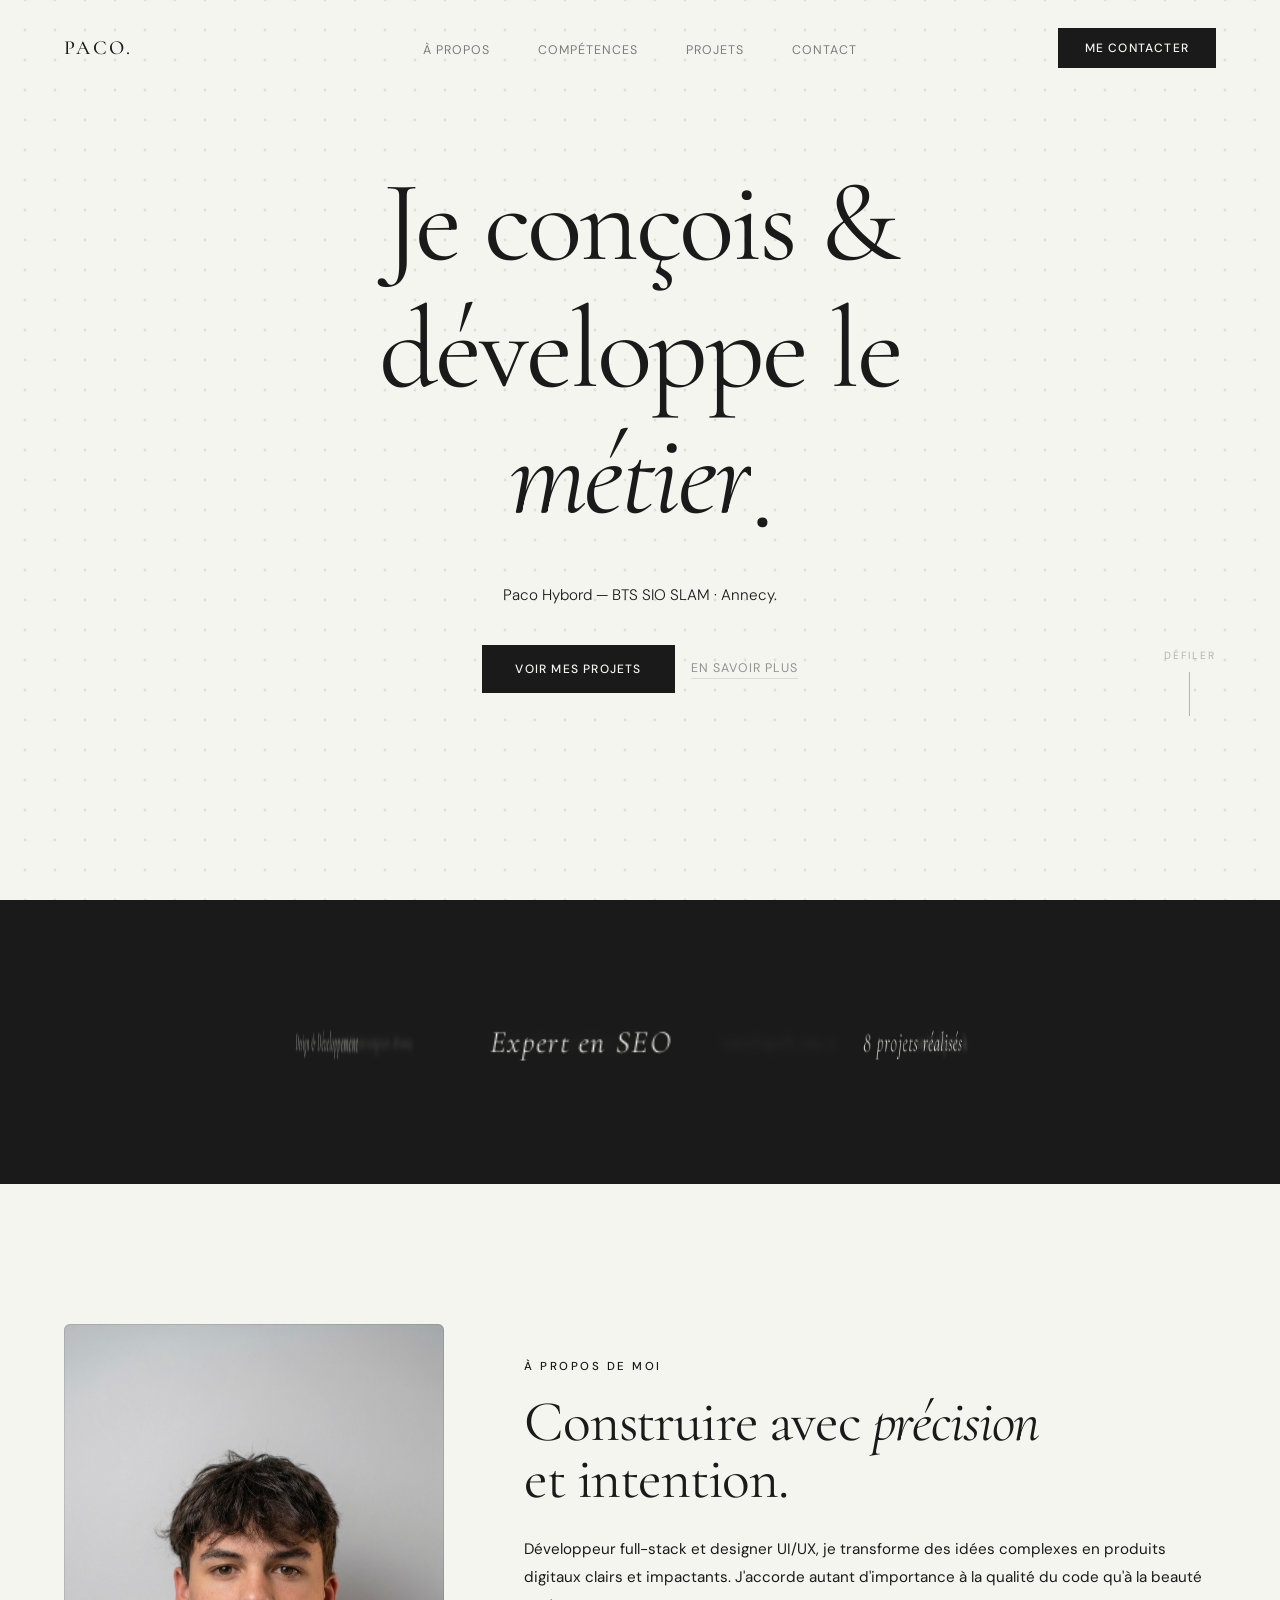
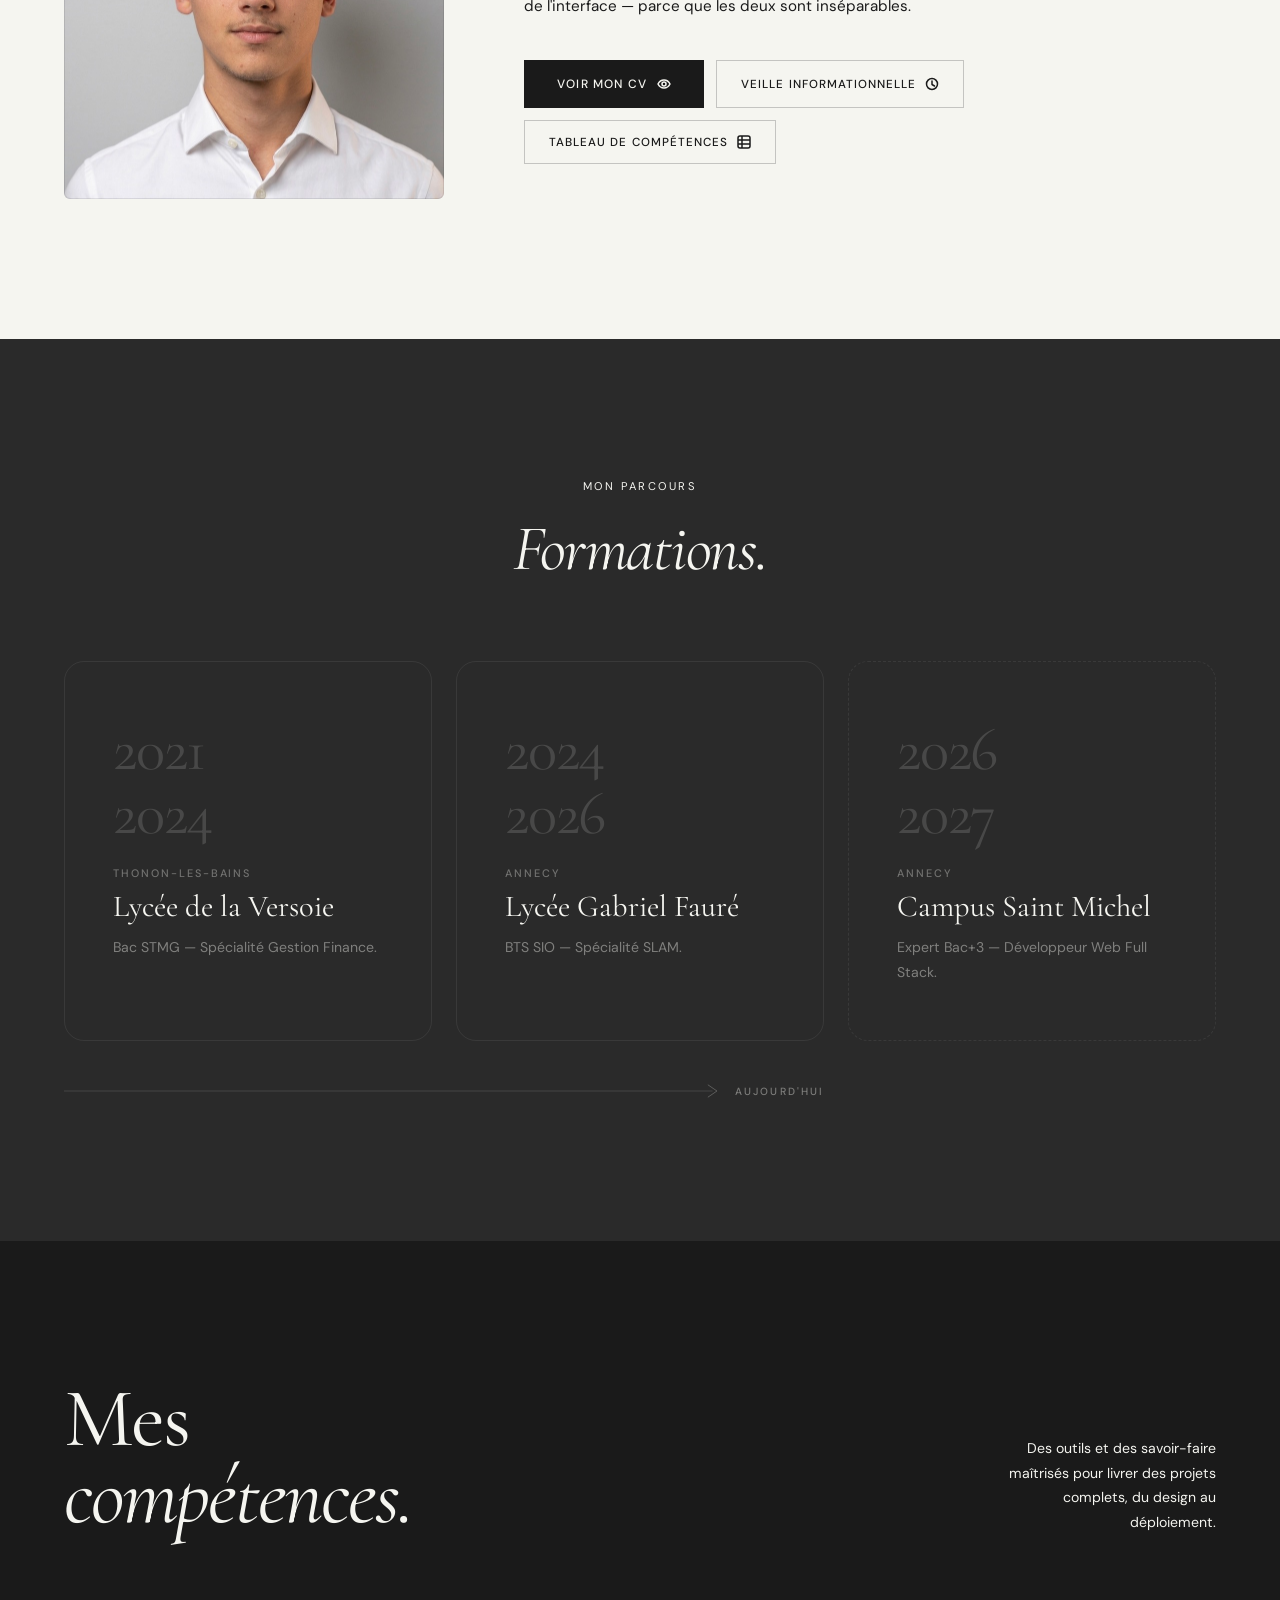
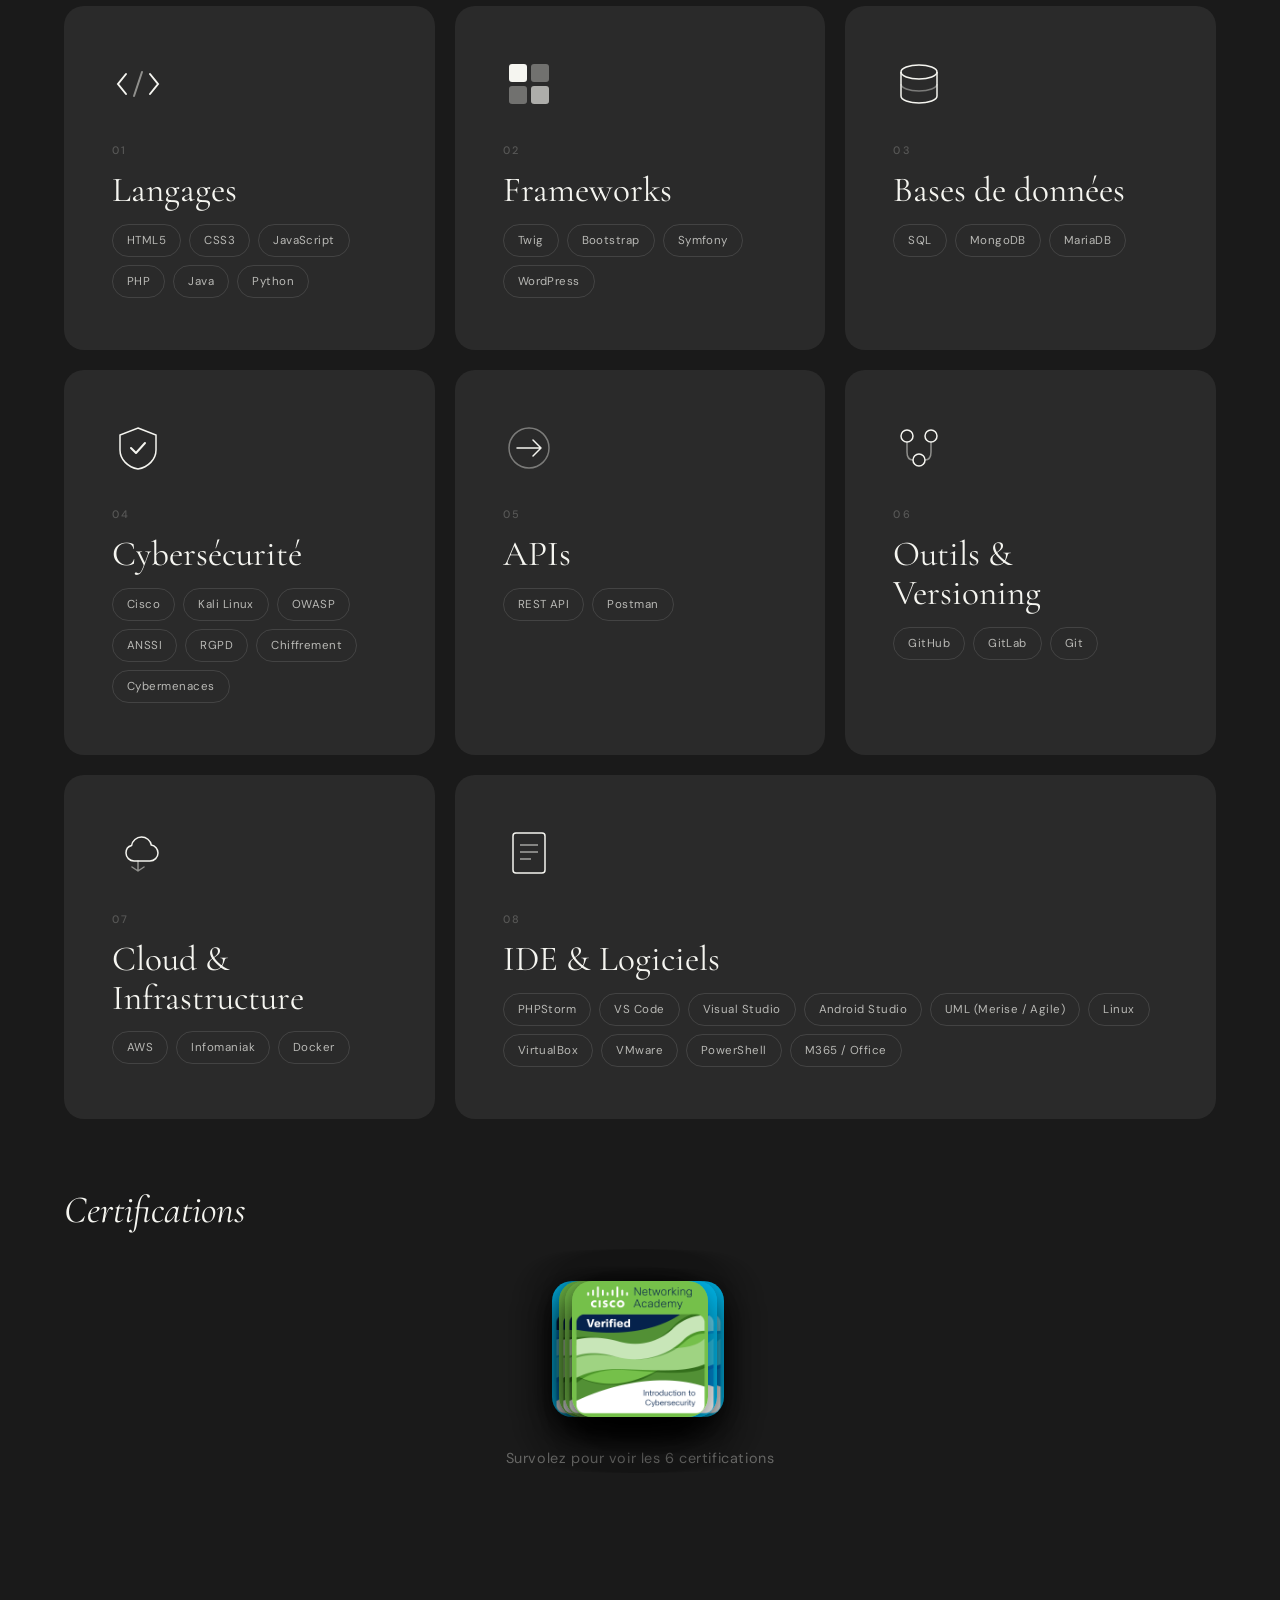
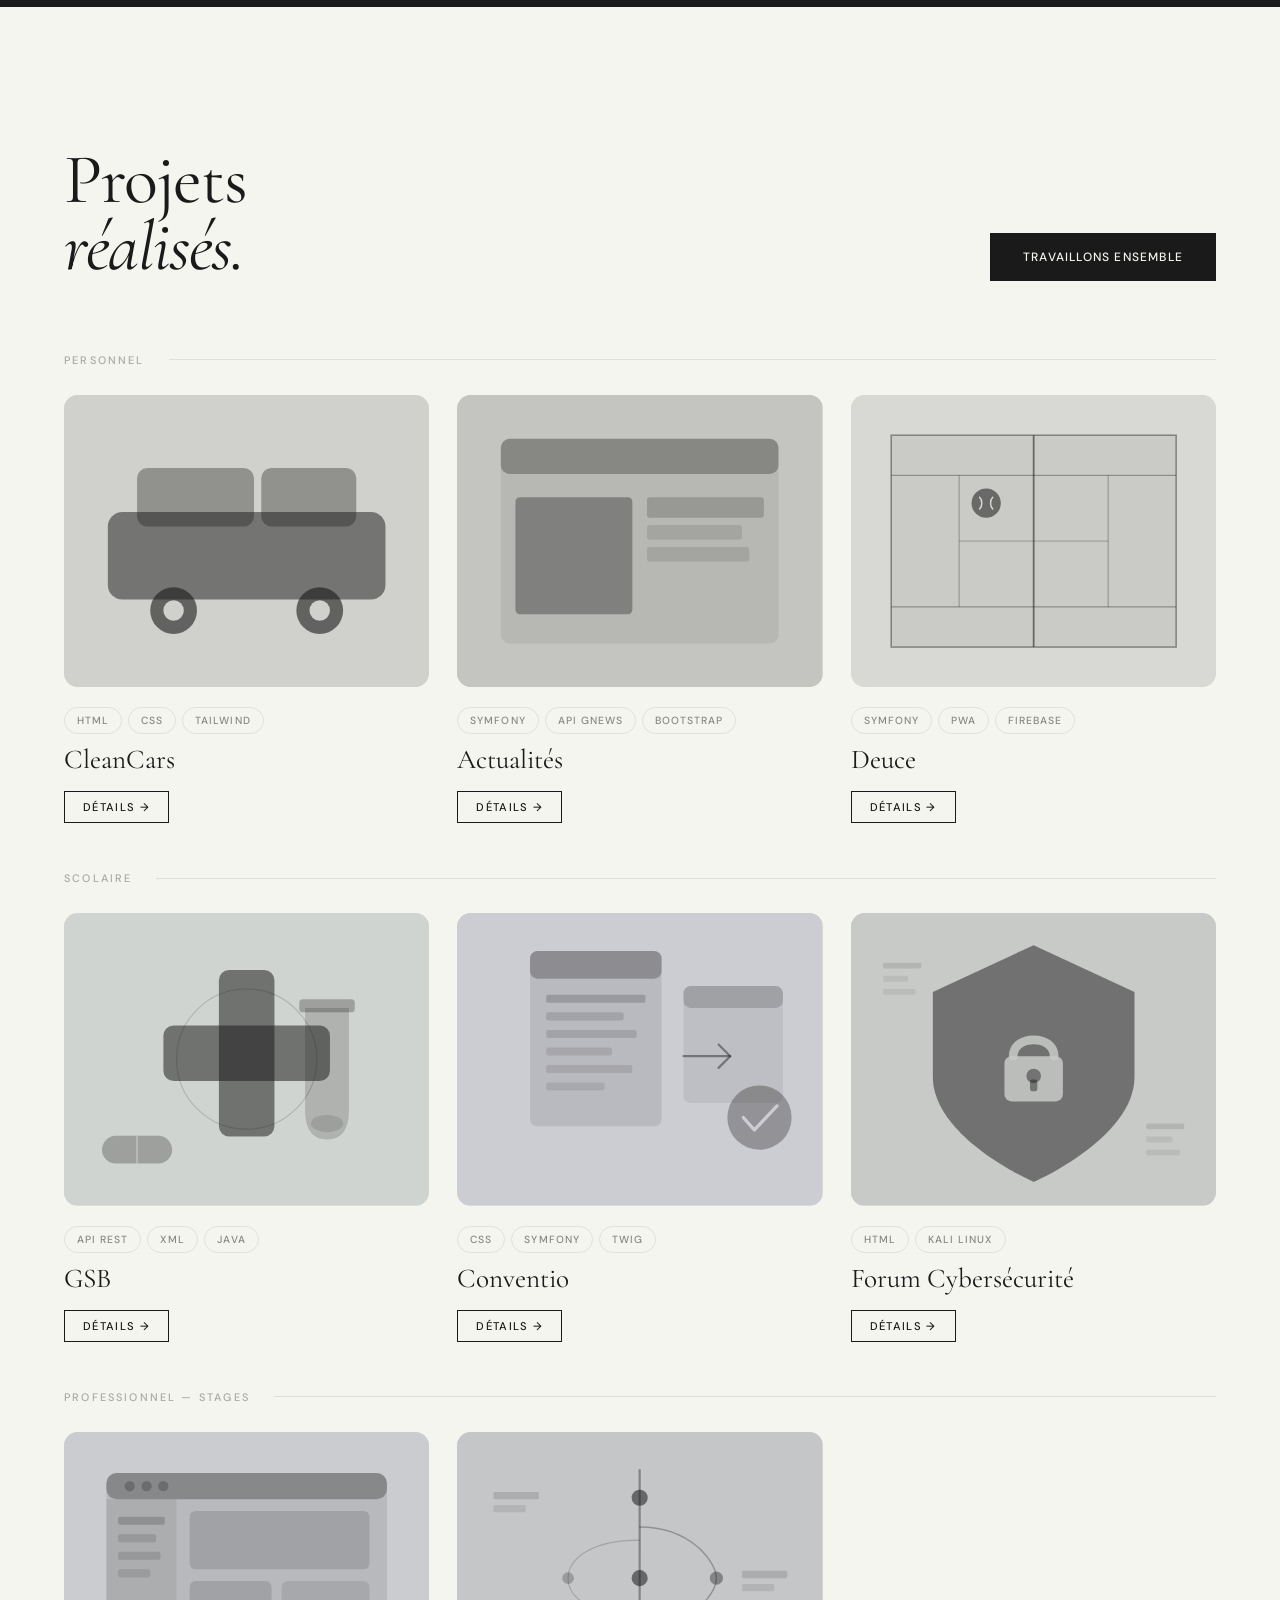
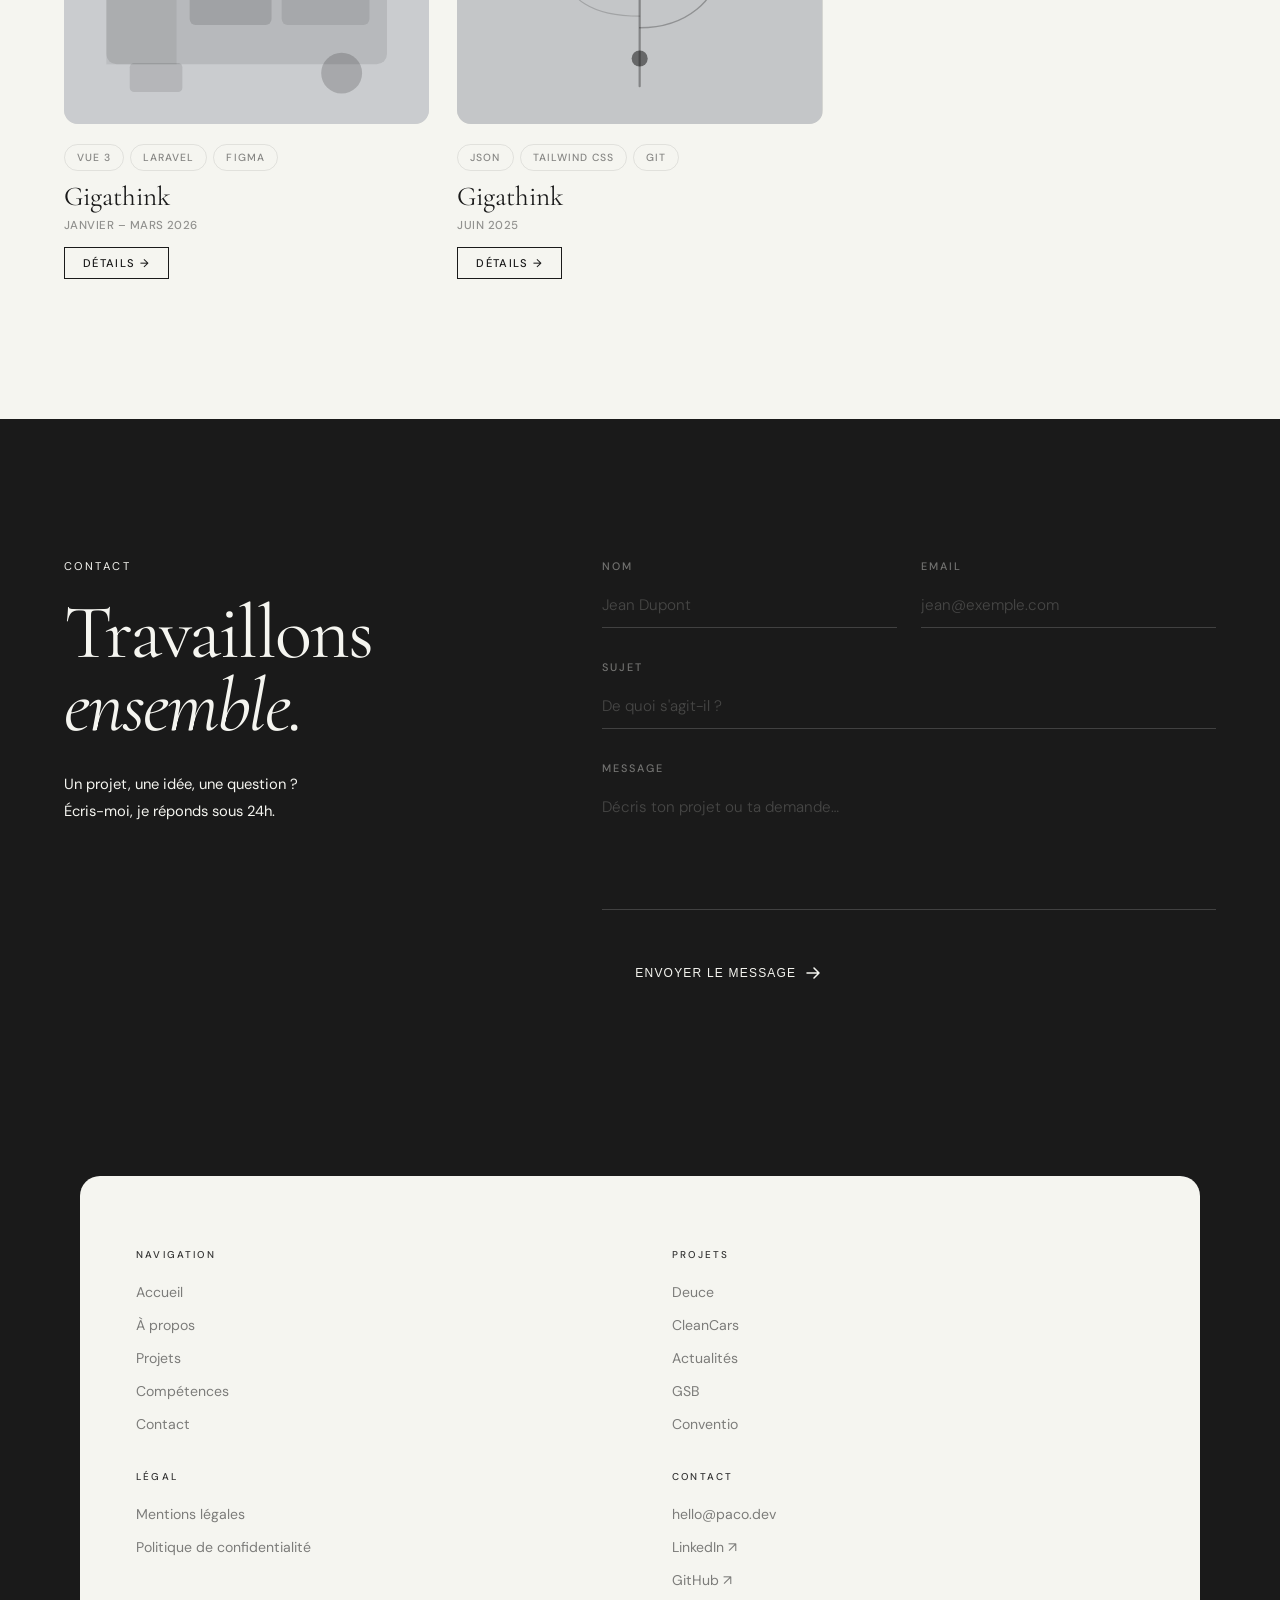
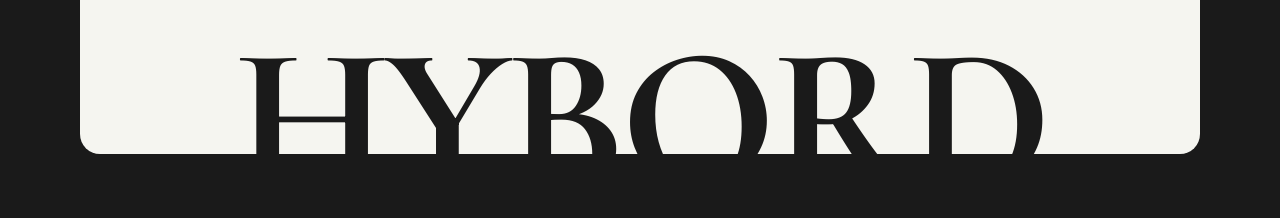
==== index.html @ d729a64f "Footer : PACO → HYBORD Co-Authored-By: Claude Sonnet 4.6 <noreply@anthropic.com>" ====
<!DOCTYPE html>
<html lang="fr">
<head>
  <meta charset="UTF-8" />
  <meta name="viewport" content="width=device-width, initial-scale=1.0" />

  <!-- ─── SEO Principal ──────────────────────────── -->
  <title>Paco Hybord — Portfolio BTS SIO SLAM | Développeur Web Annecy</title>
  <meta name="description" content="Portfolio de Paco Hybord, développeur web BTS SIO SLAM au Lycée Gabriel Fauré d'Annecy. Projets full-stack, épreuve E5, HTML CSS JavaScript PHP Symfony Vue Laravel." />
  <meta name="keywords" content="Paco Hybord, portfolio Paco Hybord, BTS SIO SLAM, développeur web Annecy, épreuve E5, Lycée Gabriel Fauré, Paco Hybord développeur, pacobrnt, full-stack, Symfony, Vue, Laravel, PHP, JavaScript" />
  <meta name="author" content="Paco Hybord" />
  <meta name="robots" content="index, follow, max-snippet:-1, max-image-preview:large, max-video-preview:-1" />
  <link rel="canonical" href="https://pacohybord.sbs/" />

  <!-- ─── Géolocalisation ───────────────────────── -->
  <meta name="geo.region" content="FR-ARA" />
  <meta name="geo.placename" content="Annecy, Haute-Savoie" />
  <meta name="language" content="fr" />

  <!-- ─── Open Graph (réseaux sociaux) ─────────── -->
  <meta property="og:type" content="website" />
  <meta property="og:title" content="Paco Hybord — Portfolio BTS SIO SLAM | Développeur Web" />
  <meta property="og:description" content="Portfolio de Paco Hybord, développeur web full-stack à Annecy. BTS SIO SLAM, projets Symfony, Vue 3, Laravel, PHP, JavaScript — épreuve E5." />
  <meta property="og:url" content="https://pacohybord.sbs/" />
  <meta property="og:locale" content="fr_FR" />
  <meta property="og:site_name" content="Paco Hybord — Portfolio" />
  <meta property="og:image" content="https://pacohybord.sbs/photodeprofil.jpeg" />
  <meta property="og:image:alt" content="Paco Hybord — Développeur web BTS SIO SLAM Annecy" />
  <meta property="og:image:width" content="1200" />
  <meta property="og:image:height" content="630" />

  <!-- ─── Twitter Card ─────────────────────────── -->
  <meta name="twitter:card" content="summary_large_image" />
  <meta name="twitter:title" content="Paco Hybord — Portfolio BTS SIO SLAM" />
  <meta name="twitter:description" content="Développeur web full-stack à Annecy. BTS SIO SLAM, projets Symfony, Vue 3, Laravel — épreuve E5." />
  <meta name="twitter:image" content="https://pacohybord.sbs/photodeprofil.jpeg" />

  <!-- ─── Données structurées JSON-LD ──────────── -->
  <script type="application/ld+json">
  {
    "@context": "https://schema.org",
    "@graph": [
      {
        "@type": "Person",
        "@id": "https://pacohybord.sbs/#person",
        "name": "Paco Hybord",
        "givenName": "Paco",
        "familyName": "Hybord",
        "url": "https://pacohybord.sbs/",
        "image": "https://pacohybord.sbs/photodeprofil.jpeg",
        "jobTitle": "Développeur Web Full-Stack — BTS SIO SLAM",
        "description": "Développeur web full-stack étudiant en BTS SIO option SLAM au Lycée Gabriel Fauré d'Annecy. Portfolio réalisé dans le cadre de l'épreuve pratique E5.",
        "sameAs": [
          "https://www.linkedin.com/in/paco-hybord-58187232a/",
          "https://github.com/pacobrnt"
        ],
        "alumniOf": {
          "@type": "EducationalOrganization",
          "name": "Lycée Gabriel Fauré",
          "address": {
            "@type": "PostalAddress",
            "addressLocality": "Annecy",
            "addressRegion": "Auvergne-Rhône-Alpes",
            "addressCountry": "FR"
          }
        },
        "knowsAbout": [
          "Développement web",
          "BTS SIO SLAM",
          "HTML5",
          "CSS3",
          "JavaScript",
          "PHP",
          "Symfony",
          "Vue.js",
          "Laravel",
          "Python",
          "Java",
          "Cybersécurité",
          "Kali Linux",
          "AWS",
          "Firebase"
        ],
        "address": {
          "@type": "PostalAddress",
          "addressLocality": "Annecy",
          "addressRegion": "Auvergne-Rhône-Alpes",
          "addressCountry": "FR"
        }
      },
      {
        "@type": "WebSite",
        "@id": "https://pacohybord.sbs/#website",
        "url": "https://pacohybord.sbs/",
        "name": "Paco Hybord — Portfolio BTS SIO SLAM",
        "description": "Portfolio de Paco Hybord, développeur web full-stack BTS SIO SLAM à Annecy.",
        "inLanguage": "fr-FR",
        "author": { "@id": "https://pacohybord.sbs/#person" }
      },
      {
        "@type": "WebPage",
        "@id": "https://pacohybord.sbs/#webpage",
        "url": "https://pacohybord.sbs/",
        "name": "Paco Hybord — Portfolio BTS SIO SLAM | Développeur Web Annecy",
        "description": "Portfolio de Paco Hybord, développeur web BTS SIO SLAM au Lycée Gabriel Fauré d'Annecy.",
        "isPartOf": { "@id": "https://pacohybord.sbs/#website" },
        "about": { "@id": "https://pacohybord.sbs/#person" },
        "inLanguage": "fr-FR"
      }
    ]
  }
  </script>

  <link rel="preconnect" href="https://fonts.googleapis.com" />
  <link rel="preconnect" href="https://fonts.gstatic.com" crossorigin />
  <link href="https://fonts.googleapis.com/css2?family=Cormorant+Garamond:ital,wght@0,300;0,400;0,500;1,300;1,400&family=DM+Sans:opsz,wght@9..40,300;9..40,400;9..40,500;9..40,700&display=swap" rel="stylesheet" />
  <link rel="stylesheet" href="styles.css" />
</head>
<body>

<!-- ─── SKIP LINK ───────────────────────────── -->
<a href="#a-propos" class="skip-link">Sauter au contenu principal</a>

<!-- ─── NAV ─────────────────────────────────── -->
<nav id="nav">
  <a href="#" class="nav-logo">Paco.</a>
  <ul class="nav-links">
    <li><a href="#a-propos">À Propos</a></li>
    <li><a href="#competences">Compétences</a></li>
    <li><a href="#projets">Projets</a></li>
    <li><a href="#contact">Contact</a></li>
  </ul>
  <a href="#contact" class="nav-cta"><span>Me contacter</span></a>
  <button class="nav-burger" id="navBurger" aria-label="Menu">
    <span></span>
    <span></span>
    <span></span>
  </button>
</nav>

<div class="nav-mobile" id="navMobile">
  <ul class="nav-mobile-links">
    <li><a href="#a-propos">À Propos</a></li>
    <li><a href="#competences">Compétences</a></li>
    <li><a href="#projets">Projets</a></li>
    <li><a href="#contact">Contact</a></li>
  </ul>
  <a href="#contact" class="nav-mobile-cta"><span>Me contacter</span></a>
</div>

<!-- ─── HERO ──────────────────────────────────  -->
<section class="hero">
  <canvas id="heroCanvas" class="hero-canvas" aria-hidden="true"></canvas>
  <noscript>Zone interactive avec animation CSS disponible</noscript>

  <h1 class="r d1">Je conçois &amp;<br>développe le<br><span class="hero-word-clip"><em class="hero-word">web</em></span>.</h1>

  <p class="hero-sub r d2">Paco Hybord — BTS SIO SLAM · Annecy.</p>

  <div class="hero-actions r d3">
    <a href="#projets" class="btn"><span>Voir mes projets</span></a>
    <a href="#a-propos" class="hero-link">En savoir plus</a>
  </div>

  <div class="scroll-hint">
    <p>Défiler</p>
    <div class="scroll-hint-line"></div>
  </div>
</section>

<!-- ─── WHEEL 3D ──────────────────────────────  -->
<div class="wheel-wrap">
  <div class="wheel-scene">
    <div class="wheel">
      <div class="wheel-item">8 projets réalisés</div>
      <div class="wheel-item">6 certifications</div>
      <div class="wheel-item">2 ans d'expérience</div>
      <div class="wheel-item">+15 technos maîtrisées</div>
      <div class="wheel-item">100% responsive</div>
      <div class="wheel-item">Design & Développement</div>
      <div class="wheel-item">Expert en SEO</div>
    </div>
  </div>
</div>

<!-- ─── À PROPOS ───────────────────────────────  -->
<section class="feature-wrap" id="a-propos">
  <div class="feature">

    <!-- Colonne gauche : photo -->
    <div class="about-photo r">
      <img src="photodeprofil.jpeg" alt="Paco Hybord — Développeur web BTS SIO SLAM Annecy" id="about-img" />
      <div class="about-photo-placeholder" id="about-placeholder">
        <svg viewBox="0 0 48 48" fill="none" xmlns="http://www.w3.org/2000/svg">
          <circle cx="24" cy="18" r="9" stroke="currentColor" stroke-width="1.5" fill="none"/>
          <path d="M6 42 C6 32 12 28 24 28 C36 28 42 32 42 42" stroke="currentColor" stroke-width="1.5" stroke-linecap="round" fill="none"/>
        </svg>
        <span>Ta photo ici</span>
      </div>
    </div>

    <!-- Colonne droite : texte + boutons -->
    <div class="feature-content">
      <span class="feature-eyebrow r">À propos de moi</span>
      <h2 class="r d1">Construire avec <em>précision</em><br>et intention.</h2>
      <p class="feature-body r d2">
        Développeur full-stack et designer UI/UX, je transforme des idées complexes en produits digitaux clairs et impactants. J'accorde autant d'importance à la qualité du code qu'à la beauté de l'interface — parce que les deux sont inséparables.
      </p>
      <div class="about-actions r d3">
        <a href="piecejointe/paco hybord (4).pdf" class="btn" target="_blank" rel="noopener">
          <span>Voir mon CV</span>
          <svg width="14" height="14" viewBox="0 0 14 14" fill="none">
            <path d="M7 3 C3 3 1 7 1 7 C1 7 3 11 7 11 C11 11 13 7 13 7 C13 7 11 3 7 3 Z" stroke="currentColor" stroke-width="1.5" stroke-linecap="round" stroke-linejoin="round"/>
            <circle cx="7" cy="7" r="2" stroke="currentColor" stroke-width="1.5"/>
          </svg>
        </a>
        <a href="#" class="btn-outline-dark">
          <span>Veille informationnelle</span>
          <svg width="14" height="14" viewBox="0 0 14 14" fill="none">
            <circle cx="7" cy="7" r="5.5" stroke="currentColor" stroke-width="1.5"/>
            <path d="M7 4 L7 7.5 L9.5 9" stroke="currentColor" stroke-width="1.5" stroke-linecap="round" stroke-linejoin="round"/>
          </svg>
        </a>
        <a href="#competences" class="btn-outline-dark">
          <span>Tableau de compétences</span>
          <svg width="14" height="14" viewBox="0 0 14 14" fill="none">
            <rect x="1" y="1" width="12" height="12" rx="2" stroke="currentColor" stroke-width="1.5" fill="none"/>
            <path d="M1 5 L13 5 M1 9 L13 9 M5 1 L5 13" stroke="currentColor" stroke-width="1.5"/>
          </svg>
        </a>
      </div>
    </div>

  </div>
</section>

<!-- ─── PARCOURS ───────────────────────────────  -->
<section class="process" id="parcours">
  <div class="process-head">
    <span class="process-eyebrow r">Mon parcours</span>
    <h2 class="r d1"><em>Formations.</em></h2>
  </div>
  <div class="process-grid">

    <div class="proc-card r">
      <div class="proc-num">2021<br>2024</div>
      <p class="proc-location">Thonon-les-Bains</p>
      <h3 class="proc-title">Lycée de la Versoie</h3>
      <p class="proc-text">Bac STMG — Spécialité Gestion Finance.</p>
    </div>

    <div class="proc-card r d1">
      <div class="proc-num">2024<br>2026</div>
      <p class="proc-location">Annecy</p>
      <h3 class="proc-title">Lycée Gabriel Fauré</h3>
      <p class="proc-text">BTS SIO — Spécialité SLAM.</p>
    </div>

    <div class="proc-card proc-card--future r d2">
      <div class="proc-num">2026<br>2027</div>
      <p class="proc-location">Annecy</p>
      <h3 class="proc-title">Campus Saint Michel</h3>
      <p class="proc-text">Expert Bac+3 — Développeur Web Full Stack.</p>
    </div>

  </div>

  <div class="process-arrow r">
    <div class="process-arrow-inner">
      <svg viewBox="0 0 1200 20" fill="none" xmlns="http://www.w3.org/2000/svg" preserveAspectRatio="none">
        <line x1="0" y1="10" x2="1188" y2="10" stroke="currentColor" stroke-width=".8" opacity=".2"/>
        <path d="M1180 4 L1196 10 L1180 16" stroke="currentColor" stroke-width=".8" stroke-linecap="round" stroke-linejoin="round" opacity=".4" fill="none"/>
      </svg>
      <span>Aujourd'hui</span>
    </div>
  </div>

</section>

<!-- ─── COMPÉTENCES ────────────────────────────  -->
<section class="services" id="competences">
  <div class="services-head">
    <h2 class="r">Mes<br><em>compétences.</em></h2>
    <p class="r d1">Des outils et des savoir-faire maîtrisés pour livrer des projets complets, du design au déploiement.</p>
  </div>
  <div class="services-grid">

    <!-- 01 Langages -->
    <div class="svc-card r">
      <svg class="svc-icon" viewBox="0 0 52 52" fill="none">
        <path d="M14 16 L6 26 L14 36 M38 16 L46 26 L38 36" stroke="#f5f5f0" stroke-width="2" stroke-linecap="round"/>
        <path d="M22 38 L30 14" stroke="#f5f5f0" stroke-width="2" stroke-linecap="round" opacity=".5"/>
      </svg>
      <span class="svc-num">01</span>
      <h3 class="svc-name">Langages</h3>
      <div class="svc-pills">
        <span class="svc-pill">HTML5</span>
        <span class="svc-pill">CSS3</span>
        <span class="svc-pill">JavaScript</span>
        <span class="svc-pill">PHP</span>
        <span class="svc-pill">Java</span>
        <span class="svc-pill">Python</span>
      </div>
    </div>

    <!-- 02 Frameworks -->
    <div class="svc-card r d1">
      <svg class="svc-icon" viewBox="0 0 52 52" fill="none">
        <rect x="6" y="6" width="18" height="18" rx="3" fill="#f5f5f0"/>
        <rect x="28" y="6" width="18" height="18" rx="3" fill="#f5f5f0" opacity=".35"/>
        <rect x="6" y="28" width="18" height="18" rx="3" fill="#f5f5f0" opacity=".35"/>
        <rect x="28" y="28" width="18" height="18" rx="3" fill="#f5f5f0" opacity=".65"/>
      </svg>
      <span class="svc-num">02</span>
      <h3 class="svc-name">Frameworks</h3>
      <div class="svc-pills">
        <span class="svc-pill">Twig</span>
        <span class="svc-pill">Bootstrap</span>
        <span class="svc-pill">Symfony</span>
        <span class="svc-pill">WordPress</span>
      </div>
    </div>

    <!-- 03 Bases de données -->
    <div class="svc-card r d2">
      <svg class="svc-icon" viewBox="0 0 52 52" fill="none">
        <ellipse cx="26" cy="14" rx="18" ry="7" stroke="#f5f5f0" stroke-width="1.5" fill="none"/>
        <path d="M8 14 L8 38 C8 41.9 16.1 45 26 45 C35.9 45 44 41.9 44 38 L44 14" stroke="#f5f5f0" stroke-width="1.5" fill="none"/>
        <path d="M8 26 C8 29.9 16.1 33 26 33 C35.9 33 44 29.9 44 26" stroke="#f5f5f0" stroke-width="1.5" fill="none" opacity=".4"/>
      </svg>
      <span class="svc-num">03</span>
      <h3 class="svc-name">Bases de données</h3>
      <div class="svc-pills">
        <span class="svc-pill">SQL</span>
        <span class="svc-pill">MongoDB</span>
        <span class="svc-pill">MariaDB</span>
      </div>
    </div>

    <!-- 04 Cybersécurité -->
    <div class="svc-card r">
      <svg class="svc-icon" viewBox="0 0 52 52" fill="none">
        <path d="M26 6 L44 13 L44 28 C44 37.4 36.1 45.3 26 47 C15.9 45.3 8 37.4 8 28 L8 13 Z" stroke="#f5f5f0" stroke-width="1.5" fill="none"/>
        <path d="M19 26 L24 31 L33 21" stroke="#f5f5f0" stroke-width="2" stroke-linecap="round" stroke-linejoin="round"/>
      </svg>
      <span class="svc-num">04</span>
      <h3 class="svc-name">Cybersécurité</h3>
      <div class="svc-pills">
        <span class="svc-pill">Cisco</span>
        <span class="svc-pill">Kali Linux</span>
        <span class="svc-pill">OWASP</span>
        <span class="svc-pill">ANSSI</span>
        <span class="svc-pill">RGPD</span>
        <span class="svc-pill">Chiffrement</span>
        <span class="svc-pill">Cybermenaces</span>
      </div>
    </div>

    <!-- 05 APIs -->
    <div class="svc-card r d1">
      <svg class="svc-icon" viewBox="0 0 52 52" fill="none">
        <circle cx="26" cy="26" r="20" stroke="#f5f5f0" stroke-width="1.5" opacity=".4"/>
        <path d="M14 26 L38 26 M30 18 L38 26 L30 34" stroke="#f5f5f0" stroke-width="1.5" stroke-linecap="round" stroke-linejoin="round"/>
      </svg>
      <span class="svc-num">05</span>
      <h3 class="svc-name">APIs</h3>
      <div class="svc-pills">
        <span class="svc-pill">REST API</span>
        <span class="svc-pill">Postman</span>
      </div>
    </div>

    <!-- 06 Outils & Versioning -->
    <div class="svc-card r d2">
      <svg class="svc-icon" viewBox="0 0 52 52" fill="none">
        <circle cx="14" cy="14" r="6" stroke="#f5f5f0" stroke-width="1.5" fill="none"/>
        <circle cx="38" cy="14" r="6" stroke="#f5f5f0" stroke-width="1.5" fill="none"/>
        <circle cx="26" cy="38" r="6" stroke="#f5f5f0" stroke-width="1.5" fill="none"/>
        <path d="M14 20 L14 30 Q14 38 20 38 M38 20 L38 30 Q38 38 32 38" stroke="#f5f5f0" stroke-width="1.5" fill="none" opacity=".5"/>
      </svg>
      <span class="svc-num">06</span>
      <h3 class="svc-name">Outils & Versioning</h3>
      <div class="svc-pills">
        <span class="svc-pill">GitHub</span>
        <span class="svc-pill">GitLab</span>
        <span class="svc-pill">Git</span>
      </div>
    </div>

    <!-- 07 Cloud & Infrastructure -->
    <div class="svc-card r">
      <svg class="svc-icon" viewBox="0 0 52 52" fill="none">
        <path d="M38 34 C42.4 34 46 30.4 46 26 C46 22 43.1 18.7 39.3 18 C38.4 13.4 34.3 10 29.5 10 C24.5 10 20.3 13.7 19.6 18.5 C16.4 19.3 14 22.3 14 26 C14 30.4 17.6 34 22 34 Z" stroke="#f5f5f0" stroke-width="1.5" fill="none"/>
        <path d="M26 34 L26 44 M20 40 L26 44 L32 40" stroke="#f5f5f0" stroke-width="1.5" stroke-linecap="round" stroke-linejoin="round" opacity=".5"/>
      </svg>
      <span class="svc-num">07</span>
      <h3 class="svc-name">Cloud & Infrastructure</h3>
      <div class="svc-pills">
        <span class="svc-pill">AWS</span>
        <span class="svc-pill">Infomaniak</span>
        <span class="svc-pill">Docker</span>
      </div>
    </div>

    <!-- 08 IDE & Logiciels -->
    <div class="svc-card r d1" style="grid-column: span 2;">
      <svg class="svc-icon" viewBox="0 0 52 52" fill="none">
        <rect x="10" y="6" width="32" height="40" rx="3" stroke="#f5f5f0" stroke-width="1.5" fill="none"/>
        <path d="M17 18 L35 18 M17 25 L35 25 M17 32 L28 32" stroke="#f5f5f0" stroke-width="1.5" opacity=".6"/>
      </svg>
      <span class="svc-num">08</span>
      <h3 class="svc-name">IDE & Logiciels</h3>
      <div class="svc-pills">
        <span class="svc-pill">PHPStorm</span>
        <span class="svc-pill">VS Code</span>
        <span class="svc-pill">Visual Studio</span>
        <span class="svc-pill">Android Studio</span>
        <span class="svc-pill">UML (Merise / Agile)</span>
        <span class="svc-pill">Linux</span>
        <span class="svc-pill">VirtualBox</span>
        <span class="svc-pill">VMware</span>
        <span class="svc-pill">PowerShell</span>
        <span class="svc-pill">M365 / Office</span>
      </div>
    </div>

  </div>

  <!-- ── Certifications ── -->
  <div class="cert-section r">
    <h3 class="cert-subtitle">Certifications</h3>
    <div class="cert-body">
      <div class="cert-stack">
        <div class="cert-badge"><img src="img/badges/ciscocybersecu.png" alt="Cisco Cybersécurité" /></div>
        <div class="cert-badge"><img src="img/badges/HTMLCIsco.png" alt="HTML Cisco" /></div>
        <div class="cert-badge"><img src="img/badges/gestioncybermenace.png" alt="Gestion des cybermenaces" /></div>
        <div class="cert-badge"><img src="img/badges/introIA.png" alt="Introduction à l'IA" /></div>
        <div class="cert-badge"><img src="img/badges/IntroDataSciences.png" alt="Introduction Data Sciences" /></div>
        <div class="cert-badge"><img src="img/badges/css.png" alt="CSS" /></div>
      </div>
      <p class="cert-hint">Survolez pour voir les&nbsp;6 certifications</p>
    </div>
  </div>

</section>

<!-- ─── PROJETS ────────────────────────────────  -->
<section class="projects" id="projets">
  <div class="projects-head">
    <h2 class="r">Projets<br><em>réalisés.</em></h2>
    <a href="#contact" class="btn r d1"><span>Travaillons ensemble</span></a>
  </div>
  <div class="projects-grid">

    <!-- ── Ligne 1 : Personnel ─── -->
    <div class="proj-row-label r"><span>Personnel</span></div>

    <!-- CleanCars -->
    <div class="proj-card r"
      data-title="CleanCars"
      data-tags="HTML · CSS · Tailwind"
      data-category="Personnel"
      data-desc="CleanCars est un site vitrine de vente de voitures d'occasion conçu avec une interface moderne et épurée. Le projet met en avant une navigation fluide, des fiches véhicules claires et un design responsive réalisé avec Tailwind CSS."


      data-link="projects/cleancars.html">
      <div class="proj-thumb">
        <svg viewBox="0 0 500 400" fill="none" xmlns="http://www.w3.org/2000/svg">
          <rect width="500" height="400" fill="#d0d0cc"/>
          <rect x="60" y="160" width="380" height="120" rx="20" fill="#1a1a1a" opacity=".5"/>
          <rect x="100" y="100" width="160" height="80" rx="14" fill="#1a1a1a" opacity=".35"/>
          <rect x="270" y="100" width="130" height="80" rx="14" fill="#1a1a1a" opacity=".35"/>
          <circle cx="150" cy="295" r="32" fill="#1a1a1a" opacity=".6"/>
          <circle cx="150" cy="295" r="14" fill="#d0d0cc"/>
          <circle cx="350" cy="295" r="32" fill="#1a1a1a" opacity=".6"/>
          <circle cx="350" cy="295" r="14" fill="#d0d0cc"/>
        </svg>
      </div>
      <div class="proj-tags">
        <span class="tag">HTML</span>
        <span class="tag">CSS</span>
        <span class="tag">Tailwind</span>
      </div>
      <h3 class="proj-name">CleanCars</h3>
      <a href="projects/cleancars.html" class="proj-link">Détails →</a>
    </div>

    <!-- Actualités -->
    <div class="proj-card r d1"
      data-title="Actualités"
      data-tags="Symfony · API Gnews · Bootstrap"
      data-category="Personnel"
      data-desc="Application web d'agrégation d'actualités en temps réel. Les articles sont récupérés dynamiquement via l'API GNews et affichés par catégorie. Le projet utilise Symfony pour le back-end et Bootstrap pour une interface responsive et lisible."


      data-link="projects/actualites.html">
      <div class="proj-thumb">
        <svg viewBox="0 0 500 400" fill="none" xmlns="http://www.w3.org/2000/svg">
          <rect width="500" height="400" fill="#c4c4c0"/>
          <rect x="60" y="60" width="380" height="280" rx="12" fill="#1a1a1a" opacity=".08"/>
          <rect x="60" y="60" width="380" height="48" rx="12" fill="#1a1a1a" opacity=".3"/>
          <rect x="80" y="140" width="160" height="160" rx="6" fill="#1a1a1a" opacity=".35"/>
          <rect x="260" y="140" width="160" height="28" rx="4" fill="#1a1a1a" opacity=".2"/>
          <rect x="260" y="178" width="130" height="20" rx="4" fill="#1a1a1a" opacity=".12"/>
          <rect x="260" y="208" width="140" height="20" rx="4" fill="#1a1a1a" opacity=".12"/>
        </svg>
      </div>
      <div class="proj-tags">
        <span class="tag">Symfony</span>
        <span class="tag">API Gnews</span>
        <span class="tag">Bootstrap</span>
      </div>
      <h3 class="proj-name">Actualités</h3>
      <a href="projects/actualites.html" class="proj-link">Détails →</a>
    </div>

    <!-- Deuce -->
    <div class="proj-card r d2"
      data-title="Deuce"
      data-tags="Symfony · PWA · Firebase"
      data-category="Personnel"
      data-desc="Application de score pour matchs de tennis développée en Progressive Web App. L'utilisateur peut suivre ses parties en temps réel, consulter l'historique de ses matchs et utiliser l'app hors-ligne. Firebase assure la synchronisation des données en temps réel."


      data-link="projects/deuce.html">
      <div class="proj-thumb">
        <svg viewBox="0 0 500 400" fill="none" xmlns="http://www.w3.org/2000/svg">
          <rect width="500" height="400" fill="#d8d8d4"/>
          <!-- Surface du terrain -->
          <rect x="55" y="55" width="390" height="290" rx="4" fill="#1a1a1a" opacity=".07"/>
          <!-- Contour extérieur (doubles) -->
          <rect x="55" y="55" width="390" height="290" stroke="#1a1a1a" stroke-width="2" fill="none" opacity=".45"/>
          <!-- Lignes de simple -->
          <line x1="55" y1="110" x2="445" y2="110" stroke="#1a1a1a" stroke-width="1.5" opacity=".35"/>
          <line x1="55" y1="290" x2="445" y2="290" stroke="#1a1a1a" stroke-width="1.5" opacity=".35"/>
          <!-- Filet -->
          <line x1="250" y1="55" x2="250" y2="345" stroke="#1a1a1a" stroke-width="2.5" opacity=".55"/>
          <!-- Lignes de service -->
          <line x1="148" y1="110" x2="148" y2="290" stroke="#1a1a1a" stroke-width="1.5" opacity=".3"/>
          <line x1="352" y1="110" x2="352" y2="290" stroke="#1a1a1a" stroke-width="1.5" opacity=".3"/>
          <!-- Ligne centrale de service -->
          <line x1="148" y1="200" x2="352" y2="200" stroke="#1a1a1a" stroke-width="1.5" opacity=".22"/>
          <!-- Balle de tennis -->
          <circle cx="185" cy="148" r="20" fill="#1a1a1a" opacity=".55"/>
          <path d="M176 140 C180 144 180 152 176 156" stroke="#d8d8d4" stroke-width="2" fill="none" stroke-linecap="round"/>
          <path d="M194 140 C190 144 190 152 194 156" stroke="#d8d8d4" stroke-width="2" fill="none" stroke-linecap="round"/>
        </svg>
      </div>
      <div class="proj-tags">
        <span class="tag">Symfony</span>
        <span class="tag">PWA</span>
        <span class="tag">Firebase</span>
      </div>
      <h3 class="proj-name">Deuce</h3>
      <a href="projects/deuce.html" class="proj-link">Détails →</a>
    </div>

    <!-- ── Ligne 2 : Scolaire ─── -->
    <div class="proj-row-label r"><span>Scolaire</span></div>

    <!-- GSB -->
    <div class="proj-card r"
      data-title="GSB"
      data-tags="API REST · XML · Java"
      data-category="Scolaire"
      data-desc="Application de gestion des frais professionnels pour le laboratoire Galaxy Swiss Bourdin. Développée en Java avec des échanges de données en XML via une API REST, elle permet aux visiteurs médicaux de soumettre et suivre leurs notes de frais."

      data-link="projects/scolaire-1.html">
      <div class="proj-thumb">
        <svg viewBox="0 0 500 400" fill="none" xmlns="http://www.w3.org/2000/svg">
          <rect width="500" height="400" fill="#d0d4d0"/>
          <!-- Croix médicale -->
          <rect x="212" y="78" width="76" height="228" rx="14" fill="#1a1a1a" opacity=".52"/>
          <rect x="136" y="154" width="228" height="76" rx="14" fill="#1a1a1a" opacity=".52"/>
          <!-- Halo circulaire -->
          <circle cx="250" cy="200" r="96" stroke="#1a1a1a" stroke-width="1.5" fill="none" opacity=".18"/>
          <!-- Éprouvette en bas à droite -->
          <path d="M390 130 L390 270 Q390 310 360 310 Q330 310 330 270 L330 130 Z" fill="#1a1a1a" opacity=".18"/>
          <rect x="322" y="118" width="76" height="18" rx="5" fill="#1a1a1a" opacity=".28"/>
          <ellipse cx="360" cy="288" rx="22" ry="12" fill="#1a1a1a" opacity=".12"/>
          <!-- Pilule en bas à gauche -->
          <rect x="52" y="305" width="96" height="38" rx="19" fill="#1a1a1a" opacity=".28"/>
          <line x1="100" y1="305" x2="100" y2="343" stroke="#d0d4d0" stroke-width="2" opacity=".7"/>
        </svg>
      </div>
      <div class="proj-tags">
        <span class="tag">API REST</span>
        <span class="tag">XML</span>
        <span class="tag">Java</span>
      </div>
      <h3 class="proj-name">GSB</h3>
      <a href="projects/scolaire-1.html" class="proj-link">Détails →</a>
    </div>

    <!-- Conventio -->
    <div class="proj-card r d1"
      data-title="Conventio"
      data-tags="CSS · Symfony · Twig"
      data-category="Scolaire"
      data-desc="Application web de digitalisation du processus de convention de stage. Développée avec Symfony et Twig, elle permet la création, le suivi et la validation numérique des conventions, remplaçant les flux papier par un workflow entièrement en ligne."

      data-link="projects/scolaire-2.html">
      <div class="proj-thumb">
        <svg viewBox="0 0 500 400" fill="none" xmlns="http://www.w3.org/2000/svg">
          <rect width="500" height="400" fill="#cccdd2"/>
          <!-- Document principal -->
          <rect x="100" y="52" width="180" height="240" rx="10" fill="#1a1a1a" opacity=".1"/>
          <rect x="100" y="52" width="180" height="38" rx="10" fill="#1a1a1a" opacity=".28"/>
          <!-- Lignes de formulaire -->
          <rect x="122" y="112" width="136" height="11" rx="3" fill="#1a1a1a" opacity=".2"/>
          <rect x="122" y="136" width="106" height="11" rx="3" fill="#1a1a1a" opacity=".14"/>
          <rect x="122" y="160" width="124" height="11" rx="3" fill="#1a1a1a" opacity=".14"/>
          <rect x="122" y="184" width="90" height="11" rx="3" fill="#1a1a1a" opacity=".12"/>
          <rect x="122" y="208" width="118" height="11" rx="3" fill="#1a1a1a" opacity=".12"/>
          <rect x="122" y="232" width="80" height="11" rx="3" fill="#1a1a1a" opacity=".1"/>
          <!-- Flèche de transformation -->
          <path d="M310 196 L374 196" stroke="#1a1a1a" stroke-width="3" stroke-linecap="round" opacity=".45"/>
          <path d="M358 180 L374 196 L358 212" stroke="#1a1a1a" stroke-width="3" stroke-linecap="round" stroke-linejoin="round" fill="none" opacity=".45"/>
          <!-- Tampon / validation numérique -->
          <circle cx="414" cy="280" r="44" fill="#1a1a1a" opacity=".32"/>
          <path d="M392 280 L407 297 L438 264" stroke="#cccdd2" stroke-width="4.5" stroke-linecap="round" stroke-linejoin="round" fill="none"/>
          <!-- Document numérique (cible de la flèche) -->
          <rect x="310" y="100" width="136" height="160" rx="10" fill="#1a1a1a" opacity=".08"/>
          <rect x="310" y="100" width="136" height="30" rx="10" fill="#1a1a1a" opacity=".18"/>
        </svg>
      </div>
      <div class="proj-tags">
        <span class="tag">CSS</span>
        <span class="tag">Symfony</span>
        <span class="tag">Twig</span>
      </div>
      <h3 class="proj-name">Conventio</h3>
      <a href="projects/scolaire-2.html" class="proj-link">Détails →</a>
    </div>

    <!-- Forum Cybersécurité -->
    <div class="proj-card r d2"
      data-title="Forum Cybersécurité"
      data-tags="HTML · Kali Linux"
      data-category="Scolaire"
      data-desc="Forum de sensibilisation à la cybersécurité réalisé dans le cadre du BTS SIO. Le projet présente les principales menaces informatiques, les bonnes pratiques de défense et des démonstrations réalisées avec Kali Linux."


      data-link="projects/scolaire-3.html">
      <div class="proj-thumb">
        <svg viewBox="0 0 500 400" fill="none" xmlns="http://www.w3.org/2000/svg">
          <rect width="500" height="400" fill="#c8cac8"/>
          <!-- Bouclier -->
          <path d="M250 44 L388 108 L388 224 C388 308 250 368 250 368 C250 368 112 308 112 224 L112 108 Z" fill="#1a1a1a" opacity=".5"/>
          <!-- Corps du cadenas -->
          <rect x="210" y="196" width="80" height="62" rx="10" fill="#c8cac8" opacity=".85"/>
          <!-- Anse du cadenas -->
          <path d="M222 196 C222 166 278 166 278 196" stroke="#c8cac8" stroke-width="12" fill="none" stroke-linecap="round" opacity=".85"/>
          <!-- Trou de la serrure -->
          <circle cx="250" cy="223" r="10" fill="#1a1a1a" opacity=".45"/>
          <rect x="245" y="228" width="10" height="16" rx="3" fill="#1a1a1a" opacity=".45"/>
          <!-- Lignes terminal en fond haut-gauche -->
          <rect x="44" y="68" width="52" height="8" rx="2" fill="#1a1a1a" opacity=".12"/>
          <rect x="44" y="86" width="34" height="8" rx="2" fill="#1a1a1a" opacity=".08"/>
          <rect x="44" y="104" width="44" height="8" rx="2" fill="#1a1a1a" opacity=".08"/>
          <!-- Lignes terminal bas-droite -->
          <rect x="404" y="288" width="52" height="8" rx="2" fill="#1a1a1a" opacity=".12"/>
          <rect x="404" y="306" width="36" height="8" rx="2" fill="#1a1a1a" opacity=".08"/>
          <rect x="404" y="324" width="46" height="8" rx="2" fill="#1a1a1a" opacity=".08"/>
        </svg>
      </div>
      <div class="proj-tags">
        <span class="tag">HTML</span>
        <span class="tag">Kali Linux</span>
      </div>
      <h3 class="proj-name">Forum Cybersécurité</h3>
      <a href="projects/scolaire-3.html" class="proj-link">Détails →</a>
    </div>

    <!-- ── Ligne 3 : Stages ─── -->
    <div class="proj-row-label r"><span>Professionnel — Stages</span></div>

    <!-- Stage Gigathink — janvier-mars 2026 -->
    <div class="proj-card r"
      data-title="Gigathink"
      data-tags="Vue 3 · Laravel · Figma"
      data-category="Professionnel"
      data-desc="Stage de développement full-stack chez Gigathink (janvier–mars 2026). Participation à la conception et au développement d'interfaces avec Vue 3, back-end Laravel, et maquettage sous Figma."


      data-link="projects/stage-1.html">
      <div class="proj-thumb">
        <svg viewBox="0 0 500 400" fill="none" xmlns="http://www.w3.org/2000/svg">
          <rect width="500" height="400" fill="#cacccf"/>
          <!-- Fenêtre application -->
          <rect x="58" y="56" width="384" height="262" rx="14" fill="#1a1a1a" opacity=".1"/>
          <rect x="58" y="56" width="384" height="36" rx="14" fill="#1a1a1a" opacity=".3"/>
          <!-- Traffic lights -->
          <circle cx="90" cy="74" r="7" fill="#1a1a1a" opacity=".25"/>
          <circle cx="113" cy="74" r="7" fill="#1a1a1a" opacity=".25"/>
          <circle cx="136" cy="74" r="7" fill="#1a1a1a" opacity=".25"/>
          <!-- Sidebar -->
          <rect x="58" y="92" width="96" height="226" rx="0" fill="#1a1a1a" opacity=".08"/>
          <!-- Nav items sidebar -->
          <rect x="74" y="116" width="64" height="11" rx="3" fill="#1a1a1a" opacity=".2"/>
          <rect x="74" y="140" width="52" height="11" rx="3" fill="#1a1a1a" opacity=".14"/>
          <rect x="74" y="164" width="58" height="11" rx="3" fill="#1a1a1a" opacity=".14"/>
          <rect x="74" y="188" width="44" height="11" rx="3" fill="#1a1a1a" opacity=".12"/>
          <!-- Content area -->
          <rect x="172" y="108" width="246" height="80" rx="8" fill="#1a1a1a" opacity=".14"/>
          <rect x="172" y="204" width="112" height="60" rx="8" fill="#1a1a1a" opacity=".14"/>
          <rect x="298" y="204" width="120" height="60" rx="8" fill="#1a1a1a" opacity=".1"/>
          <!-- Figma-like design shapes -->
          <circle cx="380" cy="330" r="28" fill="#1a1a1a" opacity=".2"/>
          <rect x="90" y="316" width="72" height="40" rx="6" fill="#1a1a1a" opacity=".12"/>
        </svg>
      </div>
      <div class="proj-tags">
        <span class="tag">Vue 3</span>
        <span class="tag">Laravel</span>
        <span class="tag">Figma</span>
      </div>
      <h3 class="proj-name">Gigathink</h3>
      <span style="display:block;font-size:.72rem;font-weight:500;opacity:.45;margin-top:-10px;margin-bottom:14px;letter-spacing:.04em;text-transform:uppercase;">Janvier – Mars 2026</span>
      <a href="projects/stage-1.html" class="proj-link">DÉTAILS →</a>
    </div>

    <!-- Stage Gigathink — juin 2025 -->
    <div class="proj-card r d1"
      data-title="Gigathink"
      data-tags="JSON · Tailwind CSS · Git"
      data-category="Professionnel"
      data-desc="Stage de développement chez Gigathink (juin 2025). Travail sur des flux de données JSON, intégration front-end avec Tailwind CSS et gestion de versions via Git."


      data-link="projects/stage-2.html">
      <div class="proj-thumb">
        <svg viewBox="0 0 500 400" fill="none" xmlns="http://www.w3.org/2000/svg">
          <rect width="500" height="400" fill="#c4c6c8"/>
          <!-- Branche principale Git -->
          <line x1="250" y1="52" x2="250" y2="348" stroke="#1a1a1a" stroke-width="3" opacity=".38" stroke-linecap="round"/>
          <!-- Commits principaux -->
          <circle cx="250" cy="90" r="11" fill="#1a1a1a" opacity=".55"/>
          <circle cx="250" cy="200" r="11" fill="#1a1a1a" opacity=".55"/>
          <circle cx="250" cy="310" r="11" fill="#1a1a1a" opacity=".55"/>
          <!-- Feature branch droite -->
          <path d="M250 130 C320 130 355 178 355 200 C355 222 320 268 250 268" stroke="#1a1a1a" stroke-width="2" fill="none" opacity=".3" stroke-linecap="round"/>
          <circle cx="355" cy="200" r="9" fill="#1a1a1a" opacity=".38"/>
          <!-- Hotfix branch gauche -->
          <path d="M250 148 C180 148 152 176 152 200 C152 224 180 252 250 252" stroke="#1a1a1a" stroke-width="1.5" fill="none" opacity=".2" stroke-linecap="round"/>
          <circle cx="152" cy="200" r="8" fill="#1a1a1a" opacity=".25"/>
          <!-- Labels JSON (lignes de code) -->
          <rect x="50" y="82" width="62" height="10" rx="2" fill="#1a1a1a" opacity=".14"/>
          <rect x="50" y="100" width="44" height="10" rx="2" fill="#1a1a1a" opacity=".1"/>
          <!-- Labels droite -->
          <rect x="390" y="190" width="62" height="10" rx="2" fill="#1a1a1a" opacity=".14"/>
          <rect x="390" y="208" width="44" height="10" rx="2" fill="#1a1a1a" opacity=".1"/>
        </svg>
      </div>
      <div class="proj-tags">
        <span class="tag">JSON</span>
        <span class="tag">Tailwind CSS</span>
        <span class="tag">Git</span>
      </div>
      <h3 class="proj-name">Gigathink</h3>
      <span style="display:block;font-size:.72rem;font-weight:500;opacity:.45;margin-top:-10px;margin-bottom:14px;letter-spacing:.04em;text-transform:uppercase;">Juin 2025</span>
      <a href="projects/stage-2.html" class="proj-link">DÉTAILS →</a>
    </div>

  </div>
</section>

<!-- ─── CONTACT FORM ──────────────────────────  -->
<section class="contact-section" id="contact">
  <div class="contact-inner">

    <div class="contact-left">
      <span class="process-eyebrow r">Contact</span>
      <h2 class="contact-title r d1">Travaillons<br><em>ensemble.</em></h2>
      <p class="contact-sub r d2">Un projet, une idée, une question ?<br>Écris-moi, je réponds sous 24h.</p>
    </div>

    <form class="contact-form r d1" action="https://formspree.io/f/xaqwnnza" method="POST" novalidate>

      <div class="form-row">
        <div class="form-group">
          <label for="name">Nom</label>
          <input type="text" id="name" name="name" placeholder="Jean Dupont" autocomplete="name" required />
        </div>
        <div class="form-group">
          <label for="email">Email</label>
          <input type="email" id="email" name="email" placeholder="jean@exemple.com" autocomplete="email" required />
        </div>
      </div>

      <div class="form-group">
        <label for="subject">Sujet</label>
        <input type="text" id="subject" name="subject" placeholder="De quoi s'agit-il ?" autocomplete="off" />
      </div>

      <div class="form-group">
        <label for="message">Message</label>
        <textarea id="message" name="message" rows="5" placeholder="Décris ton projet ou ta demande…" required></textarea>
      </div>

      <button type="submit" class="btn contact-submit">
        <span>Envoyer le message</span>
        <svg width="14" height="14" viewBox="0 0 14 14" fill="none">
          <path d="M1 7 L13 7 M8 2 L13 7 L8 12" stroke="currentColor" stroke-width="1.5" stroke-linecap="round" stroke-linejoin="round"/>
        </svg>
      </button>

    </form>
  </div>
</section>

<!-- ─── FOOTER ────────────────────────────────  -->
<footer>
  <div class="footer-card">
    <div class="footer-card-inner">

      <div class="footer-top">
        <div>
          <span class="foot-col-label">Navigation</span>
          <ul class="foot-links">
            <li><a href="#">Accueil</a></li>
            <li><a href="#a-propos">À propos</a></li>
            <li><a href="#projets">Projets</a></li>
            <li><a href="#competences">Compétences</a></li>
            <li><a href="#contact">Contact</a></li>
          </ul>
        </div>
        <div>
          <span class="foot-col-label">Projets</span>
          <ul class="foot-links">
            <li><a href="projects/deuce.html">Deuce</a></li>
            <li><a href="projects/cleancars.html">CleanCars</a></li>
            <li><a href="projects/actualites.html">Actualités</a></li>
            <li><a href="projects/scolaire-1.html">GSB</a></li>
            <li><a href="projects/stage-1.html">Conventio</a></li>
          </ul>
        </div>
        <div>
          <span class="foot-col-label">Légal</span>
          <ul class="foot-links">
            <li><a href="#">Mentions légales</a></li>
            <li><a href="#">Politique de confidentialité</a></li>
          </ul>
        </div>
        <div>
          <span class="foot-col-label">Contact</span>
          <ul class="foot-links">
            <li><a href="mailto:hello@paco.dev">hello@paco.dev</a></li>
            <li><a href="https://www.linkedin.com/in/paco-hybord-58187232a/" target="_blank" rel="noopener">LinkedIn ↗</a></li>
            <li><a href="https://github.com/pacobrnt" target="_blank" rel="noopener">GitHub ↗</a></li>
          </ul>
        </div>
      </div>

    </div>

    <div class="footer-brand">HYBORD</div>
  </div>
</footer>

<!-- ─── MODAL PROJET ──────────────────────────  -->
<div id="proj-modal" aria-hidden="true">
  <div id="proj-modal-overlay"></div>
  <div id="proj-modal-panel">
    <button id="proj-modal-close" aria-label="Fermer">
      <svg viewBox="0 0 24 24" fill="none">
        <path d="M6 6 L18 18 M18 6 L6 18" stroke="currentColor" stroke-width="1.5" stroke-linecap="round"/>
      </svg>
    </button>
    <div id="proj-modal-content">
      <span id="modal-category"></span>
      <h2 id="modal-title"></h2>
      <div id="modal-tags"></div>
      <p id="modal-desc"></p>
      <a id="modal-link" href="#" class="btn"><span>Voir le projet</span>
        <svg width="14" height="14" viewBox="0 0 14 14" fill="none">
          <path d="M1 7 L13 7 M8 2 L13 7 L8 12" stroke="currentColor" stroke-width="1.5" stroke-linecap="round" stroke-linejoin="round"/>
        </svg>
      </a>
    </div>
  </div>
</div>

<div id="proj-cursor">
  <svg viewBox="0 0 24 24" fill="none" xmlns="http://www.w3.org/2000/svg">
    <path d="M5 12 L19 12 M13 6 L19 12 L13 18" stroke="currentColor" stroke-width="1.5" stroke-linecap="round" stroke-linejoin="round"/>
  </svg>
</div>

<script src="script.js"></script>
</body>
</html>
---- styles.css ----
/* ─── Reset ─────────────────────────────── */
*, *::before, *::after { margin: 0; padding: 0; box-sizing: border-box; }

:root {
  --black:       #1a1a1a;
  --black-mid:   #2a2a2a;
  --black-soft:  #333333;
  --white:       #f5f5f0;
  --white-pure:  #ffffff;

  /* ── Échelle d'espacements ── */
  --space-xs:  4px;
  --space-sm:  8px;
  --space-md:  16px;
  --space-lg:  24px;
  --space-xl:  32px;
  --space-2xl: 48px;
  --space-3xl: 64px;

  /* ── Échelle typographique ── */
  --font-xs:  .65rem;
  --font-sm:  .72rem;
  --font-md:  .88rem;
  --font-lg:  1.25rem;
  --font-xl:  2.2rem;
  --font-2xl: clamp(2.8rem, 5vw, 5.5rem);
}

html { scroll-behavior: smooth; }

body {
  font-family: 'DM Sans', sans-serif;
  background: var(--white);
  color: var(--black);
  overflow-x: hidden;
}

/* ─── Skip link (accessibilité clavier) ─── */
.skip-link {
  position: absolute;
  top: -48px;
  left: 0;
  background: var(--black);
  color: var(--white);
  padding: 10px 20px;
  font-size: .78rem;
  font-weight: 500;
  letter-spacing: .06em;
  text-decoration: none;
  z-index: 9999;
  transition: top .2s;
}
.skip-link:focus { top: 0; }

/* ─── Scroll Reveal ──────────────────────── */
.r {
  opacity: 0;
  transform: translateY(36px);
  transition: opacity .85s cubic-bezier(.22,.68,0,1.2), transform .85s cubic-bezier(.22,.68,0,1.2);
}
.r.on { opacity: 1; transform: none; }
.d1 { transition-delay: .08s; }
.d2 { transition-delay: .18s; }
.d3 { transition-delay: .28s; }
.d4 { transition-delay: .38s; }

/* ─── Typography helpers ─────────────────── */
.serif { font-family: 'Cormorant Garamond', serif; }

/* ─── Buttons ────────────────────────────── */
.btn {
  display: inline-flex;
  align-items: center;
  gap: 10px;
  padding: 15px 32px;
  font-size: .75rem;
  font-weight: 500;
  letter-spacing: .1em;
  text-transform: uppercase;
  text-decoration: none;
  border: 1.5px solid var(--black);
  color: var(--white);
  background: var(--black);
  position: relative;
  overflow: hidden;
  transition: color .4s cubic-bezier(.4,0,.2,1);
}
.btn::after {
  content: '';
  position: absolute;
  bottom: 0; left: 0;
  width: 100%; height: 0;
  background: var(--white);
  transition: height .4s cubic-bezier(.4,0,.2,1);
  z-index: 0;
}
.btn span, .btn svg { position: relative; z-index: 1; }
.btn:hover { color: var(--black); }
.btn:hover::after { height: 100%; }

.btn-ghost {
  color: var(--white);
  background: transparent;
  border-color: rgba(245,245,240,.35);
}
.btn-ghost::after { background: var(--white); }
.btn-ghost:hover { color: var(--black); }

/* ─── Focus visible (accessibilité clavier) ─ */
.btn:focus-visible,
.nav-cta:focus-visible {
  outline: 2px solid var(--black);
  outline-offset: 4px;
}
#nav.dark-nav .btn:focus-visible,
#nav.dark-nav .nav-cta:focus-visible {
  outline-color: var(--white);
}
.btn-outline-dark:focus-visible {
  outline: 2px solid var(--black);
  outline-offset: 4px;
}
.proj-link:focus-visible {
  outline: 2px solid var(--black);
  outline-offset: 4px;
}

/* ─── Navigation ─────────────────────────── */
#nav {
  position: fixed;
  inset: 0 0 auto 0;
  z-index: 1000;
  padding: 28px 64px;
  display: flex;
  align-items: center;
  justify-content: space-between;
  transition: padding .45s ease, background .45s ease, border-color .45s ease;
  border-bottom: 1px solid transparent;
}
#nav.compact {
  padding: 16px 64px;
  background: rgba(245,245,240,.92);
  backdrop-filter: blur(12px);
  border-color: rgba(26,26,26,.08);
}
#nav.dark-nav {
  background: rgba(26,26,26,.92);
  backdrop-filter: blur(12px);
  border-color: rgba(255,255,255,.06);
}

.nav-logo {
  font-family: 'Cormorant Garamond', serif;
  font-size: 1.25rem;
  font-weight: 500;
  letter-spacing: .12em;
  text-transform: uppercase;
  color: var(--black);
  text-decoration: none;
  transition: color .3s;
}
#nav.dark-nav .nav-logo { color: var(--white); }

.nav-links {
  position: absolute;
  left: 50%;
  transform: translateX(-50%);
  display: flex;
  gap: 48px;
  list-style: none;
}
.nav-links a {
  font-size: .78rem;
  letter-spacing: .08em;
  text-transform: uppercase;
  color: var(--black);
  text-decoration: none;
  opacity: .55;
  transition: opacity .3s, color .3s, background-size .3s ease;
  background: linear-gradient(to right, var(--black) 0%, var(--black) 0%) 0 100% / 0 1.5px no-repeat;
}
.nav-links a:hover {
  opacity: 1;
  background-size: 100% 1.5px;
}
#nav.dark-nav .nav-links a {
  color: var(--white);
  background-image: linear-gradient(to right, var(--white) 0%, var(--white) 0%);
}

.nav-cta {
  font-size: .75rem;
  font-weight: 500;
  letter-spacing: .1em;
  text-transform: uppercase;
  text-decoration: none;
  padding: 11px 26px;
  border: 1.5px solid var(--black);
  color: var(--white);
  background: var(--black);
  position: relative;
  overflow: hidden;
  transition: color .35s;
}
.nav-cta::after {
  content: '';
  position: absolute;
  bottom: 0; left: 0;
  width: 100%; height: 0;
  background: var(--white);
  transition: height .35s cubic-bezier(.4,0,.2,1);
  z-index: 0;
}
.nav-cta span { position: relative; z-index: 1; }
.nav-cta:hover { color: var(--black); }
.nav-cta:hover::after { height: 100%; }
#nav.dark-nav .nav-cta {
  border-color: var(--white);
  background: transparent;
  color: var(--white);
}
#nav.dark-nav .nav-cta::after { background: var(--white); }
#nav.dark-nav .nav-cta:hover { color: var(--black); }

/* ─── HERO ───────────────────────────────── */
.hero {
  min-height: 100vh;
  background: var(--white);
  display: flex;
  flex-direction: column;
  align-items: center;
  justify-content: center;
  text-align: center;
  padding: 100px 64px 80px;
  position: relative;
  overflow: hidden;
}

.hero-canvas {
  position: absolute;
  inset: 0;
  width: 100%;
  height: 100%;
  pointer-events: none;
  z-index: 0;
}

.hero > *:not(.hero-canvas) {
  position: relative;
  z-index: 1;
}

.hero-mark {
  width: 88px;
  height: 88px;
  margin-bottom: 52px;
  animation: float 7s ease-in-out infinite;
}
@keyframes float {
  0%,100% { transform: translateY(0) rotate(0deg); }
  50%      { transform: translateY(-14px) rotate(6deg); }
}

.hero h1 {
  font-family: 'Cormorant Garamond', serif;
  font-size: clamp(4rem, 9vw, 8.5rem);
  font-weight: 400;
  line-height: 1.1;
  letter-spacing: -.025em;
  color: var(--black);
  max-width: 1100px;
  margin-bottom: 28px;
}
.hero h1 em { font-style: italic; }

/* Mot rotatif */
.hero-word-clip {
  display: inline-block;
  overflow: hidden;
  vertical-align: bottom;
  padding-bottom: .12em;
}
.hero-word { display: inline-block; }
.hero-word.w-out {
  animation: wOut .32s ease-in forwards;
}
.hero-word.w-in {
  animation: wIn .52s cubic-bezier(.22,.68,0,1.2) forwards;
}
@keyframes wOut {
  from { transform: translateY(0);      opacity: 1; }
  to   { transform: translateY(-110%);  opacity: 0; }
}
@keyframes wIn {
  from { transform: translateY(110%);   opacity: 0; }
  to   { transform: translateY(0);      opacity: 1; }
}

.hero-sub {
  font-size: .95rem;
  font-weight: 300;
  line-height: 1.8;
  opacity: .55;
  max-width: 420px;
  margin-bottom: 36px;
}

.hero-actions {
  display: flex;
  gap: 16px;
  align-items: center;
}

.hero-link {
  font-size: .78rem;
  letter-spacing: .08em;
  text-transform: uppercase;
  color: var(--black);
  text-decoration: none;
  opacity: .45;
  border-bottom: 1px solid rgba(26,26,26,.25);
  padding-bottom: 2px;
  transition: opacity .3s;
}
.hero-link:hover { opacity: 1; }

.scroll-hint {
  position: absolute;
  bottom: 44px;
  left: 50%;
  transform: translateX(-50%);
  display: flex;
  flex-direction: column;
  align-items: center;
  gap: 10px;
  opacity: .3;
}
.scroll-hint p { font-size: .65rem; letter-spacing: .18em; text-transform: uppercase; }
.scroll-hint-line {
  width: 1px;
  height: 44px;
  background: var(--black);
  transform-origin: top;
  animation: lineGrow 2.2s ease-in-out infinite;
}
@keyframes lineGrow {
  0%   { transform: scaleY(0); opacity: 0; }
  40%  { transform: scaleY(1); opacity: 1; }
  100% { transform: scaleY(1); opacity: 0; }
}

/* ─── WHEEL 3D ───────────────────────────── */
.wheel-wrap {
  background: var(--black);
  padding: 72px 0;
  overflow: hidden;
}
.wheel-scene {
  perspective: 1000px;
  display: flex;
  justify-content: center;
  align-items: center;
  height: 140px;
}
.wheel {
  position: relative;
  transform-style: preserve-3d;
  width: 260px;
  height: 60px;
}
.wheel-item {
  position: absolute;
  inset: 0;
  display: flex;
  align-items: center;
  justify-content: center;
  font-family: 'Cormorant Garamond', serif;
  font-size: 1.35rem;
  font-style: italic;
  font-weight: 300;
  color: var(--white);
  letter-spacing: .06em;
  white-space: nowrap;
  will-change: transform, opacity, filter;
  user-select: none;
}

/* ─── FEATURE / À PROPOS ─────────────────── */
.feature-wrap {
  background: var(--white);
  padding: 140px 64px;
}
.feature {
  display: grid;
  grid-template-columns: 380px 1fr;
  gap: 80px;
  align-items: center;
  max-width: 1280px;
  margin: 0 auto;
}

/* Colonne gauche : photo seule */
.about-photo {
  position: relative;
  width: 100%;
  aspect-ratio: 4 / 5;
  overflow: hidden;
  border-radius: 6px;
  background: #d4d4d0;
}
.about-photo img {
  width: 100%;
  height: 100%;
  object-fit: cover;
  object-position: center top;
  display: block;
}
.about-photo::after {
  content: '';
  position: absolute;
  inset: 0;
  border: 1px solid rgba(26,26,26,.1);
  border-radius: 6px;
  pointer-events: none;
}
.about-photo-placeholder {
  width: 100%;
  height: 100%;
  display: flex;
  flex-direction: column;
  align-items: center;
  justify-content: center;
  gap: 12px;
  color: var(--black);
  opacity: .2;
}
.about-photo-placeholder svg { width: 48px; height: 48px; }
.about-photo-placeholder span {
  font-size: .7rem;
  letter-spacing: .15em;
  text-transform: uppercase;
}

/* Colonne droite : tout le contenu textuel */
.feature-content {
  display: flex;
  flex-direction: column;
  gap: 0;
}
.feature-eyebrow {
  font-size: .72rem;
  font-weight: 500;
  letter-spacing: .22em;
  text-transform: uppercase;
  opacity: .5;
  margin-bottom: 20px;
  display: block;
}
.feature h2 {
  font-family: 'Cormorant Garamond', serif;
  font-size: clamp(2.6rem, 4.5vw, 4.8rem);
  font-weight: 400;
  line-height: .98;
  letter-spacing: -.02em;
  margin-bottom: 28px;
}
.feature h2 em { font-style: italic; }
.feature-body {
  font-size: .95rem;
  line-height: 1.85;
  opacity: .58;
  margin-bottom: 40px;
}

/* Boutons en ligne */
.about-actions {
  display: flex;
  flex-wrap: wrap;
  gap: 12px;
}
.btn-outline-dark {
  display: inline-flex;
  align-items: center;
  gap: 9px;
  padding: 13px 24px;
  font-size: .73rem;
  font-weight: 500;
  letter-spacing: .09em;
  text-transform: uppercase;
  text-decoration: none;
  border: 1.5px solid rgba(26,26,26,.22);
  color: var(--black);
  background: transparent;
  position: relative;
  overflow: hidden;
  transition: color .35s, border-color .35s;
}
.btn-outline-dark::after {
  content: '';
  position: absolute;
  bottom: 0; left: 0;
  width: 100%; height: 0;
  background: var(--black);
  transition: height .35s cubic-bezier(.4,0,.2,1);
  z-index: 0;
}
.btn-outline-dark span { position: relative; z-index: 1; }
.btn-outline-dark svg  { position: relative; z-index: 1; flex-shrink: 0; }
.btn-outline-dark:hover { color: var(--white); border-color: var(--black); }
.btn-outline-dark:hover::after { height: 100%; }

/* ─── SERVICES ───────────────────────────── */
.services {
  background: var(--black);
  padding: 140px 64px;
}
.services-head {
  display: flex;
  justify-content: space-between;
  align-items: flex-end;
  max-width: 1280px;
  margin: 0 auto 72px;
  gap: 40px;
}
.services-head h2 {
  font-family: 'Cormorant Garamond', serif;
  font-size: clamp(3.2rem, 6.5vw, 7rem);
  font-weight: 400;
  line-height: .92;
  letter-spacing: -.025em;
  color: var(--white);
}
.services-head h2 em { font-style: italic; }
.services-head p {
  font-size: .88rem;
  color: var(--white);
  opacity: .42;
  max-width: 240px;
  line-height: 1.75;
  text-align: right;
}
.services-grid {
  display: grid;
  grid-template-columns: repeat(3, 1fr);
  gap: 20px;
  max-width: 1280px;
  margin: 0 auto;
}
.svc-card {
  background: var(--black-mid);
  border-radius: 20px;
  padding: 52px 48px;
  transition: background .3s, transform .3s;
}
.svc-card:hover { background: var(--black-soft); transform: scale(1.015); }
.svc-icon { width: 52px; height: 52px; margin-bottom: 28px; }
.svc-num {
  font-size: .68rem;
  font-weight: 500;
  letter-spacing: .22em;
  color: var(--white);
  opacity: .22;
  margin-bottom: 14px;
  display: block;
}
.svc-name {
  font-family: 'Cormorant Garamond', serif;
  font-size: 2.2rem;
  font-weight: 400;
  color: var(--white);
  margin-bottom: 14px;
  line-height: 1.1;
}
.svc-desc { font-size: .88rem; color: var(--white); opacity: .45; line-height: 1.7; }

.svc-pills {
  display: flex;
  flex-wrap: wrap;
  gap: 8px;
  margin-top: 4px;
}
.svc-pill {
  font-size: .72rem;
  font-weight: 400;
  letter-spacing: .04em;
  color: var(--white);
  border: 1px solid rgba(245,245,240,.18);
  padding: 8px 14px;
  border-radius: 100px;
  opacity: .7;
  transition: opacity .25s, border-color .25s;
}
.svc-card:hover .svc-pill {
  opacity: 1;
  border-color: rgba(245,245,240,.4);
}

/* ─── PROCESS ────────────────────────────── */
.process {
  background: var(--black-mid);
  padding: 140px 64px;
}
.process-head {
  text-align: center;
  max-width: 1280px;
  margin: 0 auto 80px;
}
.process-eyebrow {
  font-size: .7rem;
  letter-spacing: .22em;
  text-transform: uppercase;
  color: var(--white);
  opacity: .5;
  margin-bottom: 24px;
  display: block;
}
.process-head h2 {
  font-family: 'Cormorant Garamond', serif;
  font-size: clamp(2.6rem, 5vw, 5rem);
  font-weight: 400;
  line-height: 1;
  letter-spacing: -.02em;
  color: var(--white);
}
.process-head h2 em { font-style: italic; }
.process-grid {
  display: grid;
  grid-template-columns: repeat(3, 1fr);
  gap: 24px;
  max-width: 1280px;
  margin: 0 auto;
}
.proc-card {
  border: 1px solid rgba(255,255,255,.07);
  border-radius: 20px;
  padding: 56px 48px;
  transition: background .3s, transform .3s;
}
.proc-card:hover {
  border-color: rgba(255,255,255,.14);
}
.proc-card--future {
  opacity: .4;
  border-style: dashed;
}
.proc-card--future:hover {
  opacity: .55;
}
.proc-num {
  font-family: 'Cormorant Garamond', serif;
  font-size: 3.8rem;
  color: var(--white);
  opacity: .15;
  line-height: 1.05;
  margin-bottom: 20px;
  letter-spacing: -.02em;
}
.proc-location {
  font-size: .68rem;
  font-weight: 500;
  letter-spacing: .18em;
  text-transform: uppercase;
  color: var(--white);
  opacity: .35;
  margin-bottom: 10px;
}
.proc-title {
  font-family: 'Cormorant Garamond', serif;
  font-size: 1.9rem;
  font-weight: 400;
  color: var(--white);
  margin-bottom: 12px;
  line-height: 1.1;
}
.proc-text { font-size: .88rem; color: var(--white); opacity: .42; line-height: 1.75; }

.process-arrow {
  max-width: 1280px;
  margin: 0 auto;
  padding: 40px 0 0;
  color: var(--white);
}
.process-arrow-inner {
  display: flex;
  align-items: center;
  gap: 16px;
  width: calc(66.667% - 8px);
}
.process-arrow-inner svg {
  flex: 1;
  height: 20px;
}
.process-arrow span {
  font-size: .65rem;
  font-weight: 500;
  letter-spacing: .2em;
  text-transform: uppercase;
  opacity: .4;
  white-space: nowrap;
}

/* ─── Certifications ─────────────────────── */
.cert-section {
  max-width: 1280px;
  margin: 0 auto;
  padding-top: 72px;
  display: flex;
  flex-direction: column;
  align-items: flex-start;
}
.cert-subtitle {
  font-family: 'Cormorant Garamond', serif;
  font-size: 2.4rem;
  font-weight: 400;
  font-style: italic;
  color: var(--white);
  line-height: 1;
  display: block;
  margin-bottom: 52px;
}
.cert-body {
  width: 100%;
  display: flex;
  flex-direction: column;
  align-items: center;
}
.cert-stack {
  position: relative;
  width: 136px;
  height: 136px;
  cursor: pointer;
  margin-bottom: 32px;
}

/* Zone de hover étendue — couvre toute la largeur déployée
   évite le "clignotement" quand la souris passe dans les espaces entre badges */
.cert-stack:hover::before {
  content: '';
  position: absolute;
  top: -10px;
  left: -380px;
  width: 896px;  /* de −380 à +516 (badge 6 right edge) */
  height: 156px; /* 136px + 10px tolerance haut/bas */
  z-index: 0;
}

.cert-badge {
  position: absolute;
  top: 0; left: 0;
  width: 136px; height: 136px;
  border-radius: 20px;
  overflow: hidden;
  box-shadow: 0 12px 36px rgba(0,0,0,.6);
  transition: transform .55s cubic-bezier(.34,1.56,.64,1);
}
.cert-badge img { width: 100%; height: 100%; object-fit: cover; display: block; }

/* Pile initiale — légères translations pour "voir" les badges derrière */
.cert-badge:nth-child(1) { z-index: 6; transform: translateX(0);    }
.cert-badge:nth-child(2) { z-index: 5; transform: translateX(9px);  }
.cert-badge:nth-child(3) { z-index: 4; transform: translateX(16px); }
.cert-badge:nth-child(4) { z-index: 3; transform: translateX(-7px); }
.cert-badge:nth-child(5) { z-index: 2; transform: translateX(-13px);}
.cert-badge:nth-child(6) { z-index: 1; transform: translateX(-20px);}

/* Déploiement horizontal en ligne — step 152px (136px badge + 16px gap) */
.cert-stack:hover .cert-badge:nth-child(1) { transform: translateX(-380px); }
.cert-stack:hover .cert-badge:nth-child(2) { transform: translateX(-228px); }
.cert-stack:hover .cert-badge:nth-child(3) { transform: translateX(-76px);  }
.cert-stack:hover .cert-badge:nth-child(4) { transform: translateX(76px);   }
.cert-stack:hover .cert-badge:nth-child(5) { transform: translateX(228px);  }
.cert-stack:hover .cert-badge:nth-child(6) { transform: translateX(380px);  }

.cert-hint {
  font-size: .9rem;
  color: var(--white);
  opacity: .35;
  letter-spacing: .04em;
}

/* ─── PROJECTS ───────────────────────────── */
.projects {
  background: var(--white);
  padding: 140px 64px;
}
.projects-head {
  display: flex;
  justify-content: space-between;
  align-items: flex-end;
  max-width: 1280px;
  margin: 0 auto 72px;
}
.projects-head h2 {
  font-family: 'Cormorant Garamond', serif;
  font-size: clamp(2.8rem, 5.5vw, 5.5rem);
  font-weight: 400;
  line-height: .95;
  letter-spacing: -.02em;
}
.projects-head h2 em { font-style: italic; }
.projects-grid {
  display: grid;
  grid-template-columns: repeat(3, 1fr);
  gap: 28px;
  max-width: 1280px;
  margin: 0 auto;
}
.proj-card {
  transition: transform .3s;
}
.proj-card:hover { transform: scale(1.015); }
.proj-thumb {
  width: 100%;
  aspect-ratio: 5/4;
  border-radius: 14px;
  overflow: hidden;
  background: #ddddd8;
  margin-bottom: 20px;
}
.proj-thumb svg { width: 100%; height: 100%; display: block; }
.proj-tags { display: flex; flex-wrap: wrap; gap: 6px; margin-bottom: 10px; }
.tag {
  font-size: .65rem;
  font-weight: 500;
  letter-spacing: .1em;
  text-transform: uppercase;
  border: 1px solid rgba(26,26,26,.18);
  padding: 6px 12px;
  border-radius: 100px;
  color: var(--black);
  opacity: .5;
}
.proj-name {
  font-family: 'Cormorant Garamond', serif;
  font-size: 1.7rem;
  font-weight: 400;
  line-height: 1.15;
  color: var(--black);
  margin-bottom: 16px;
}
.proj-link {
  display: inline-flex;
  align-items: center;
  gap: 8px;
  font-size: .7rem;
  font-weight: 500;
  letter-spacing: .12em;
  text-transform: uppercase;
  color: var(--black);
  text-decoration: none;
  border: 1.5px solid var(--black);
  padding: 8px 18px;
  position: relative;
  overflow: hidden;
  background: linear-gradient(to top, var(--black) 50%, transparent 50%);
  background-size: 100% 200%;
  background-position: top;
  transition: background-position .35s cubic-bezier(.4,0,.2,1), color .35s;
}
.proj-link:hover {
  background-position: bottom;
  color: var(--white);
}

/* ─── Modal projet ───────────────────────── */
#proj-modal {
  position: fixed;
  inset: 0;
  z-index: 10000;
  pointer-events: none;
}
#proj-modal.open { pointer-events: all; }

#proj-modal-overlay {
  position: absolute;
  inset: 0;
  background: rgba(26,26,26,.6);
  backdrop-filter: blur(6px);
  opacity: 0;
  transition: opacity .45s ease;
}
#proj-modal.open #proj-modal-overlay { opacity: 1; }

#proj-modal-panel {
  position: absolute;
  top: 0; right: 0;
  width: min(600px, 100%);
  height: 100%;
  background: var(--white);
  display: flex;
  flex-direction: column;
  padding: 80px 64px;
  overflow-y: auto;
  transform: translateX(100%);
  transition: transform .5s cubic-bezier(.76,0,.24,1);
}
#proj-modal.open #proj-modal-panel { transform: translateX(0); }

#proj-modal-close {
  position: absolute;
  top: 32px; right: 36px;
  width: 44px; height: 44px;
  background: none;
  border: 1.5px solid rgba(26,26,26,.2);
  border-radius: 50%;
  display: flex;
  align-items: center;
  justify-content: center;
  cursor: pointer;
  color: var(--black);
  transition: background .25s, border-color .25s;
}
#proj-modal-close:hover { background: var(--black); color: var(--white); border-color: var(--black); }
#proj-modal-close svg { width: 16px; height: 16px; }

#proj-modal-content {
  display: flex;
  flex-direction: column;
  gap: 0;
  margin-top: 40px;
}
#modal-category {
  font-size: .68rem;
  font-weight: 500;
  letter-spacing: .2em;
  text-transform: uppercase;
  opacity: .35;
  margin-bottom: 16px;
  display: block;
}
#modal-icon {
  margin-bottom: 24px;
  width: 56px;
  height: 56px;
  background: var(--black);
  border-radius: 14px;
  display: flex;
  align-items: center;
  justify-content: center;
  font-size: 1.6rem;
  flex-shrink: 0;
  line-height: 1;
}
#modal-title {
  font-family: 'Cormorant Garamond', serif;
  font-size: clamp(3rem, 6vw, 5rem);
  font-weight: 400;
  line-height: .95;
  letter-spacing: -.025em;
  color: var(--black);
  margin-bottom: 28px;
}
#modal-tags {
  display: flex;
  flex-wrap: wrap;
  gap: 8px;
  margin-bottom: 36px;
}
#modal-tags .tag { opacity: .6; }
#modal-desc {
  font-size: .95rem;
  line-height: 1.85;
  color: var(--black);
  opacity: .6;
  margin-bottom: 48px;
}
#modal-link { align-self: flex-start; }


/* ─── Curseur projet ─────────────────────── */
#proj-cursor {
  position: fixed;
  width: 72px;
  height: 72px;
  border: 1.5px solid var(--black);
  border-radius: 50%;
  background: var(--white);
  color: var(--black);
  display: flex;
  align-items: center;
  justify-content: center;
  pointer-events: none;
  z-index: 9999;
  transform: translate(-50%, -50%) scale(0);
  transition: transform .3s cubic-bezier(.34,1.56,.64,1), opacity .3s ease;
  opacity: 0;
}
#proj-cursor.visible {
  transform: translate(-50%, -50%) scale(1);
  opacity: 1;
}
#proj-cursor svg {
  width: 20px;
  height: 20px;
}
.proj-card { cursor: none; }

.proj-row-label {
  grid-column: 1 / -1;
  display: flex;
  align-items: center;
  gap: 24px;
  padding-top: 20px;
}
.proj-row-label:first-child { padding-top: 0; }
.proj-row-label span {
  font-size: .68rem;
  font-weight: 500;
  letter-spacing: .2em;
  text-transform: uppercase;
  color: var(--black);
  opacity: .35;
  white-space: nowrap;
}
.proj-row-label::after {
  content: '';
  flex: 1;
  height: 1px;
  background: rgba(26,26,26,.1);
}

/* ─── CONTACT FORM ───────────────────────── */
.contact-section {
  background: var(--black);
  padding: 140px 64px;
}
.contact-inner {
  display: grid;
  grid-template-columns: 1fr 1.4fr;
  gap: 100px;
  align-items: start;
  max-width: 1280px;
  margin: 0 auto;
}
.contact-title {
  font-family: 'Cormorant Garamond', serif;
  font-size: clamp(3rem, 6vw, 6rem);
  font-weight: 400;
  line-height: .95;
  letter-spacing: -.025em;
  color: var(--white);
  margin-bottom: 28px;
}
.contact-title em { font-style: italic; }
.contact-sub {
  font-size: .92rem;
  color: var(--white);
  opacity: .45;
  line-height: 1.8;
}

/* Form */
.contact-form {
  display: flex;
  flex-direction: column;
  gap: 32px;
}
.form-row {
  display: grid;
  grid-template-columns: 1fr 1fr;
  gap: 24px;
}
.form-group {
  display: flex;
  flex-direction: column;
  gap: 10px;
}
.form-group label {
  font-size: .68rem;
  font-weight: 500;
  letter-spacing: .18em;
  text-transform: uppercase;
  color: var(--white);
  opacity: .4;
}
.form-group input,
.form-group textarea {
  background: transparent;
  border: none;
  border-bottom: 1px solid rgba(245,245,240,.18);
  color: var(--white);
  font-family: 'DM Sans', sans-serif;
  font-size: .95rem;
  font-weight: 300;
  padding: 12px 0;
  outline: none;
  resize: none;
  transition: border-color .3s;
  width: 100%;
}
.form-group input::placeholder,
.form-group textarea::placeholder {
  color: var(--white);
  opacity: .2;
}
.form-group input:focus,
.form-group textarea:focus {
  border-color: rgba(245,245,240,.7);
}
.contact-submit {
  align-self: flex-start;
  margin-top: 8px;
}

/* ─── FOOTER ─────────────────────────────── */
footer {
  background: var(--black);
  padding: 40px 80px 64px;
}
.footer-card {
  background: var(--white);
  border-radius: 20px;
  overflow: hidden;
  max-width: 1160px;
  margin: 0 auto;
}
.footer-card-inner {
  padding: 72px 56px 48px;
}
.footer-top {
  display: grid;
  grid-template-columns: repeat(2, 1fr);
  gap: 36px 64px;
  padding-bottom: 0;
}
.foot-col-label {
  font-size: .62rem;
  font-weight: 500;
  letter-spacing: .22em;
  text-transform: uppercase;
  color: var(--black-soft);
  margin-bottom: 20px;
  display: block;
}
.foot-links { list-style: none; display: flex; flex-direction: column; gap: 12px; }
.foot-links a {
  font-size: .88rem;
  color: var(--black);
  text-decoration: none;
  opacity: .55;
  transition: opacity .25s;
}
.foot-links a:hover { opacity: 1; }

.footer-bottom {
  padding: 20px 0 24px;
}
.footer-copy {
  font-size: .72rem;
  color: var(--black);
  opacity: .28;
  letter-spacing: .06em;
}

.footer-copy {
  text-align: center;
  font-size: .65rem;
  letter-spacing: .12em;
  text-transform: uppercase;
  color: var(--black);
  opacity: .35;
  padding: 16px 0 8px;
}
.footer-brand {
  font-family: 'Cormorant Garamond', serif;
  font-size: clamp(8rem, 16vw, 18rem);
  font-weight: 700;
  color: var(--black);
  opacity: 1;
  line-height: .82;
  letter-spacing: -.03em;
  white-space: nowrap;
  text-align: center;
  margin-top: 0;
  display: block;
  user-select: none;
  padding: 0;
  overflow: hidden;
  height: clamp(4.5rem, 9vw, 10.5rem);
}

/* ═══════════════════════════════════════════════
   RESPONSIVE
═══════════════════════════════════════════════ */

/* ── Hamburger (caché sur desktop) ─────── */
.nav-burger {
  display: none;
  flex-direction: column;
  justify-content: center;
  gap: 5px;
  background: none;
  border: none;
  cursor: pointer;
  padding: 6px;
  z-index: 1002;
}
.nav-burger span {
  display: block;
  width: 24px;
  height: 1.5px;
  background: var(--black);
  transition: transform .35s cubic-bezier(.4,0,.2,1), opacity .25s;
  transform-origin: center;
}
#nav.dark-nav .nav-burger span { background: var(--white); }
#nav.mobile-open { z-index: 1002; }
#nav.mobile-open .nav-logo { color: var(--white); }
#nav.mobile-open .nav-burger span { background: var(--white); }
#nav.mobile-open .nav-burger span:nth-child(1) { transform: translateY(6.5px) rotate(45deg); }
#nav.mobile-open .nav-burger span:nth-child(2) { opacity: 0; transform: scaleX(0); }
#nav.mobile-open .nav-burger span:nth-child(3) { transform: translateY(-6.5px) rotate(-45deg); }

/* ── Overlay menu mobile ────────────────── */
.nav-mobile {
  position: fixed;
  inset: 0;
  background: var(--black);
  z-index: 1001;
  display: flex;
  flex-direction: column;
  align-items: center;
  justify-content: center;
  gap: 52px;
  opacity: 0;
  pointer-events: none;
  transition: opacity .4s cubic-bezier(.4,0,.2,1);
}
.nav-mobile.open { opacity: 1; pointer-events: all; }
.nav-mobile-links {
  list-style: none;
  display: flex;
  flex-direction: column;
  align-items: center;
  gap: 28px;
}
.nav-mobile-links a {
  font-family: 'Cormorant Garamond', serif;
  font-size: clamp(2.8rem, 10vw, 4.8rem);
  font-style: italic;
  font-weight: 400;
  color: var(--white);
  text-decoration: none;
  opacity: .55;
  transition: opacity .3s;
  letter-spacing: -.01em;
  line-height: 1;
}
.nav-mobile-links a:hover { opacity: 1; }
.nav-mobile-cta {
  display: inline-flex;
  align-items: center;
  font-size: .75rem;
  font-weight: 500;
  letter-spacing: .1em;
  text-transform: uppercase;
  text-decoration: none;
  padding: 14px 32px;
  border: 1.5px solid rgba(245,245,240,.28);
  color: var(--white);
  opacity: .7;
  transition: opacity .3s, border-color .3s;
}
.nav-mobile-cta:hover { opacity: 1; border-color: var(--white); }

/* ── Tablette (≤ 1024px) ─────────────────── */
@media (max-width: 1024px) {
  #nav         { padding: 22px 40px; }
  #nav.compact { padding: 14px 40px; }

  .hero { padding: 140px 40px 100px; }

  .feature-wrap { padding: 100px 40px; }
  .feature      { grid-template-columns: 280px 1fr; gap: 52px; }

  .services      { padding: 100px 40px; }
  .services-grid { grid-template-columns: repeat(2, 1fr); }

  .process       { padding: 100px 40px; }
  .process-grid  { grid-template-columns: repeat(3, 1fr); }
  .process-arrow { padding: 36px 40px 0; }

  .projects      { padding: 100px 40px; }
  .projects-grid { grid-template-columns: repeat(2, 1fr); }
  .projects-head { gap: 24px; }

  .contact-section { padding: 100px 40px; }
  .contact-inner   { gap: 56px; }

  footer             { padding: 32px 40px 0; }
  .footer-card-inner { padding: 48px 40px 0; }
  .footer-top        { grid-template-columns: repeat(2, 1fr); gap: 28px; }

  /* Certifications tablette — badges légèrement réduits */
  .cert-stack  { width: 100px; height: 100px; }
  .cert-badge  { width: 100px; height: 100px; border-radius: 16px; }
  .cert-stack:hover::before { left: -280px; width: 660px; height: 120px; }
  .cert-stack:hover .cert-badge:nth-child(1) { transform: translateX(-280px); }
  .cert-stack:hover .cert-badge:nth-child(2) { transform: translateX(-168px); }
  .cert-stack:hover .cert-badge:nth-child(3) { transform: translateX(-56px);  }
  .cert-stack:hover .cert-badge:nth-child(4) { transform: translateX(56px);   }
  .cert-stack:hover .cert-badge:nth-child(5) { transform: translateX(168px);  }
  .cert-stack:hover .cert-badge:nth-child(6) { transform: translateX(280px);  }
}

/* ── Mobile (≤ 768px) ───────────────────── */
@media (max-width: 768px) {

  /* — Nav — */
  #nav         { padding: 18px 24px; }
  #nav.compact { padding: 12px 24px; }
  .nav-links   { display: none; }
  .nav-cta     { display: none; }
  .nav-burger  { display: flex; }

  /* — Hero — */
  .hero { padding: 108px 24px 72px; }
  .hero-mark { width: 60px; height: 60px; margin-bottom: 32px; }
  .hero-actions { flex-direction: column; align-items: center; gap: 14px; }
  .scroll-hint  { display: none; }

  /* — À propos — */
  .feature-wrap { padding: 72px 24px; }
  .feature      { grid-template-columns: 1fr; gap: 36px; }
  .about-photo  { max-width: 260px; margin: 0 auto; }

  /* — Compétences — */
  .services      { padding: 72px 24px; }
  .services-head { flex-direction: column; align-items: flex-start; gap: 16px; }
  .services-head p { text-align: left; max-width: none; }
  .services-grid { grid-template-columns: 1fr; }
  .svc-card      { padding: 36px 28px; }
  .svc-card[style*="span 2"] { grid-column: span 1 !important; }

  /* — Certifications mobile : grille 2×3 statique — */
  .cert-section { padding-top: 48px; }
  .cert-body    { align-items: flex-start; }
  .cert-stack {
    position: static !important;
    width: 100% !important;
    height: auto !important;
    display: grid !important;
    grid-template-columns: repeat(3, 1fr) !important;
    gap: 12px !important;
    cursor: default !important;
    margin-bottom: 16px !important;
    pointer-events: none !important;
  }
  .cert-stack::before { display: none !important; }
  .cert-stack .cert-badge {
    position: static !important;
    top: auto !important;
    left: auto !important;
    width: 100% !important;
    height: auto !important;
    aspect-ratio: 1 !important;
    border-radius: 14px !important;
    transform: none !important;
    transition: none !important;
    box-shadow: 0 4px 16px rgba(0,0,0,.45) !important;
    z-index: auto !important;
  }
  .cert-hint { display: none; }

  /* — Parcours — */
  .process       { padding: 72px 24px; }
  .process-grid  { grid-template-columns: 1fr; }
  .proc-card     { padding: 40px 28px; }
  .process-arrow { display: none !important; }

  /* — Projets — */
  .projects      { padding: 72px 24px; }
  .projects-head { flex-direction: column; align-items: flex-start; gap: 16px; }
  .projects-grid { grid-template-columns: 1fr; }
  .proj-card     { cursor: pointer; }
  #proj-cursor   { display: none; }
  #proj-modal-panel { padding: 40px 20px; }
  #proj-modal-close { top: 20px; right: 20px; }

  /* — Contact — */
  .contact-section { padding: 72px 24px; }
  .contact-inner   { grid-template-columns: 1fr; gap: 40px; }
  .form-row        { grid-template-columns: 1fr; }

  /* — Footer — */
  footer             { padding: 20px 20px 20px; }
  .footer-card       { border-radius: 14px; }
  .footer-card-inner { padding: 40px 28px 0; }
  .footer-top        { grid-template-columns: 1fr 1fr; gap: 20px; }
  .footer-brand      { font-size: clamp(5rem, 22vw, 10rem); height: clamp(2.5rem, 11vw, 5rem); }
}

/* ── Très petit mobile (≤ 390px) ────────── */
@media (max-width: 390px) {
  .footer-top    { grid-template-columns: 1fr 1fr; }
  .footer-brand  { height: clamp(2rem, 12vw, 4rem); }
  .contact-inner { gap: 32px; }
}

/* ─── Accessibilité mouvement réduit ─────── */
@media (prefers-reduced-motion: reduce) {
  *, *::before, *::after {
    animation-duration: 0.01ms !important;
    animation-iteration-count: 1 !important;
    transition-duration: 0.01ms !important;
    scroll-behavior: auto !important;
  }
}
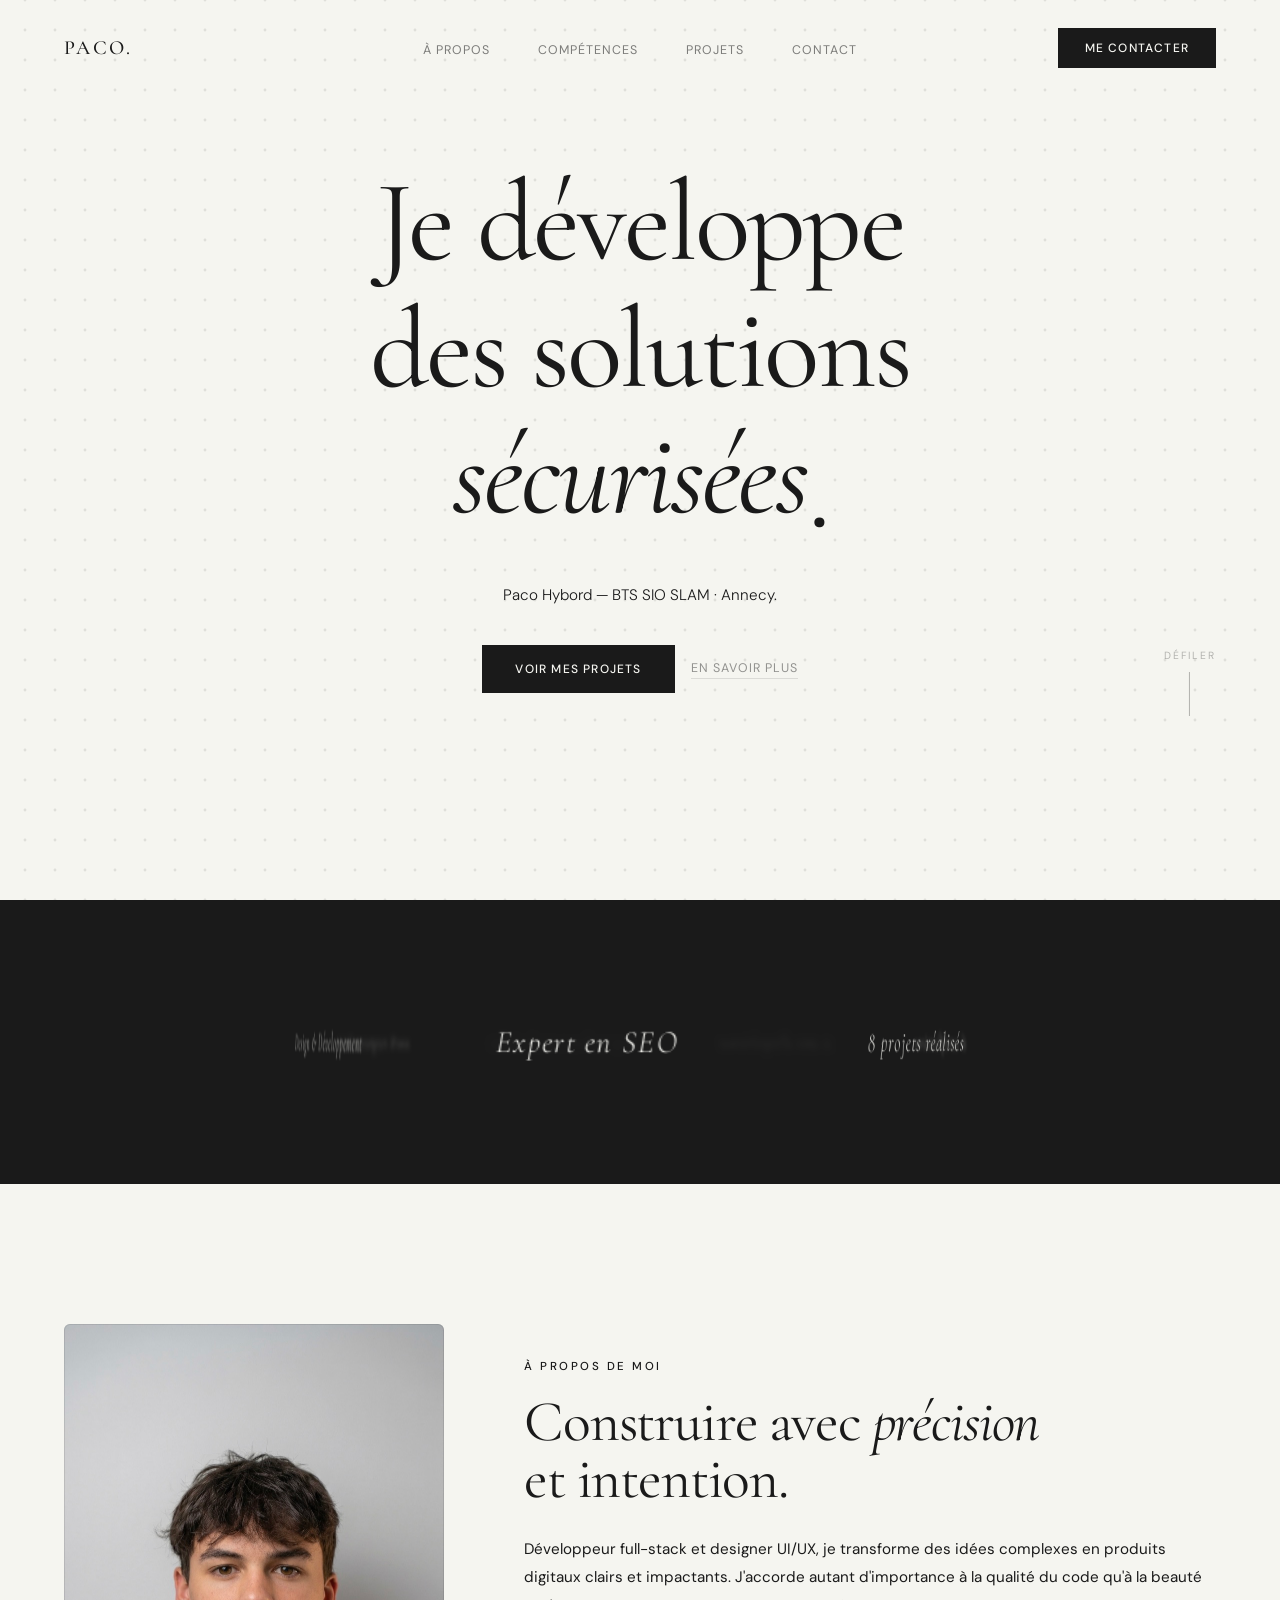
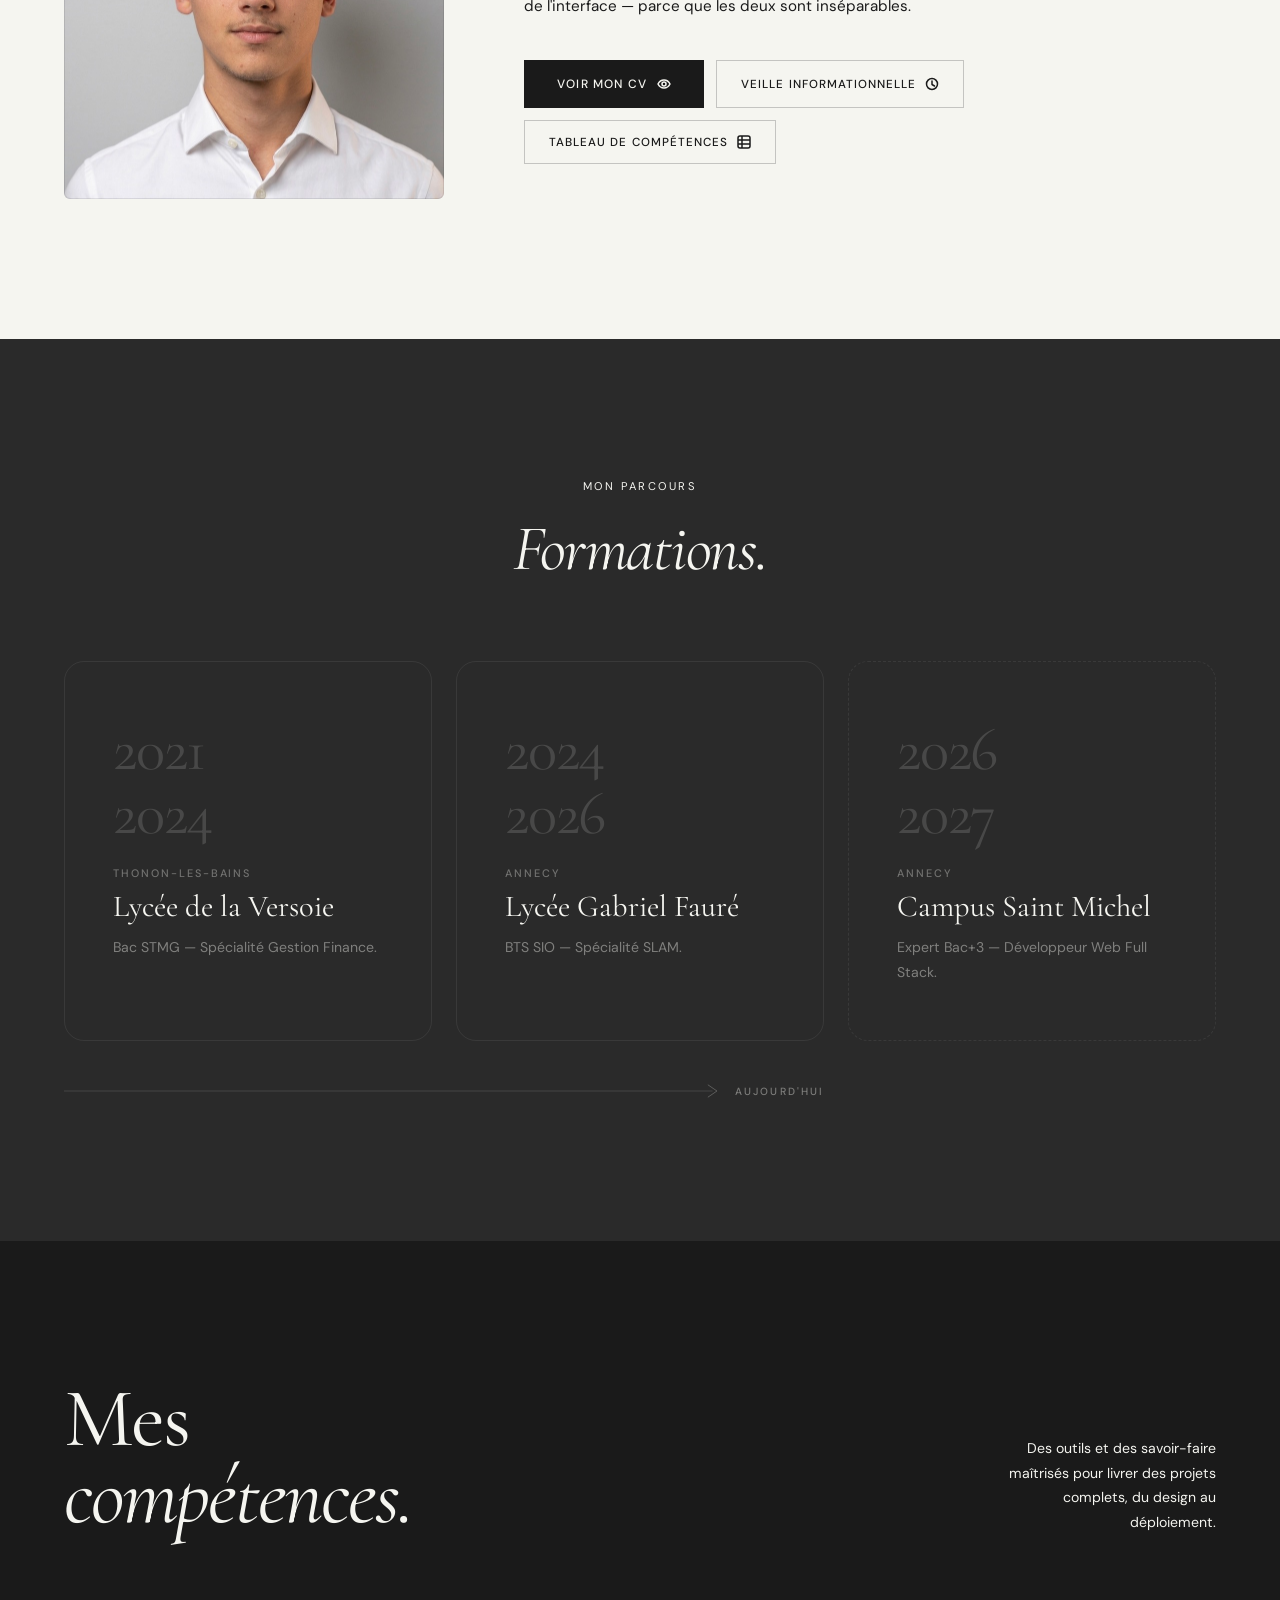
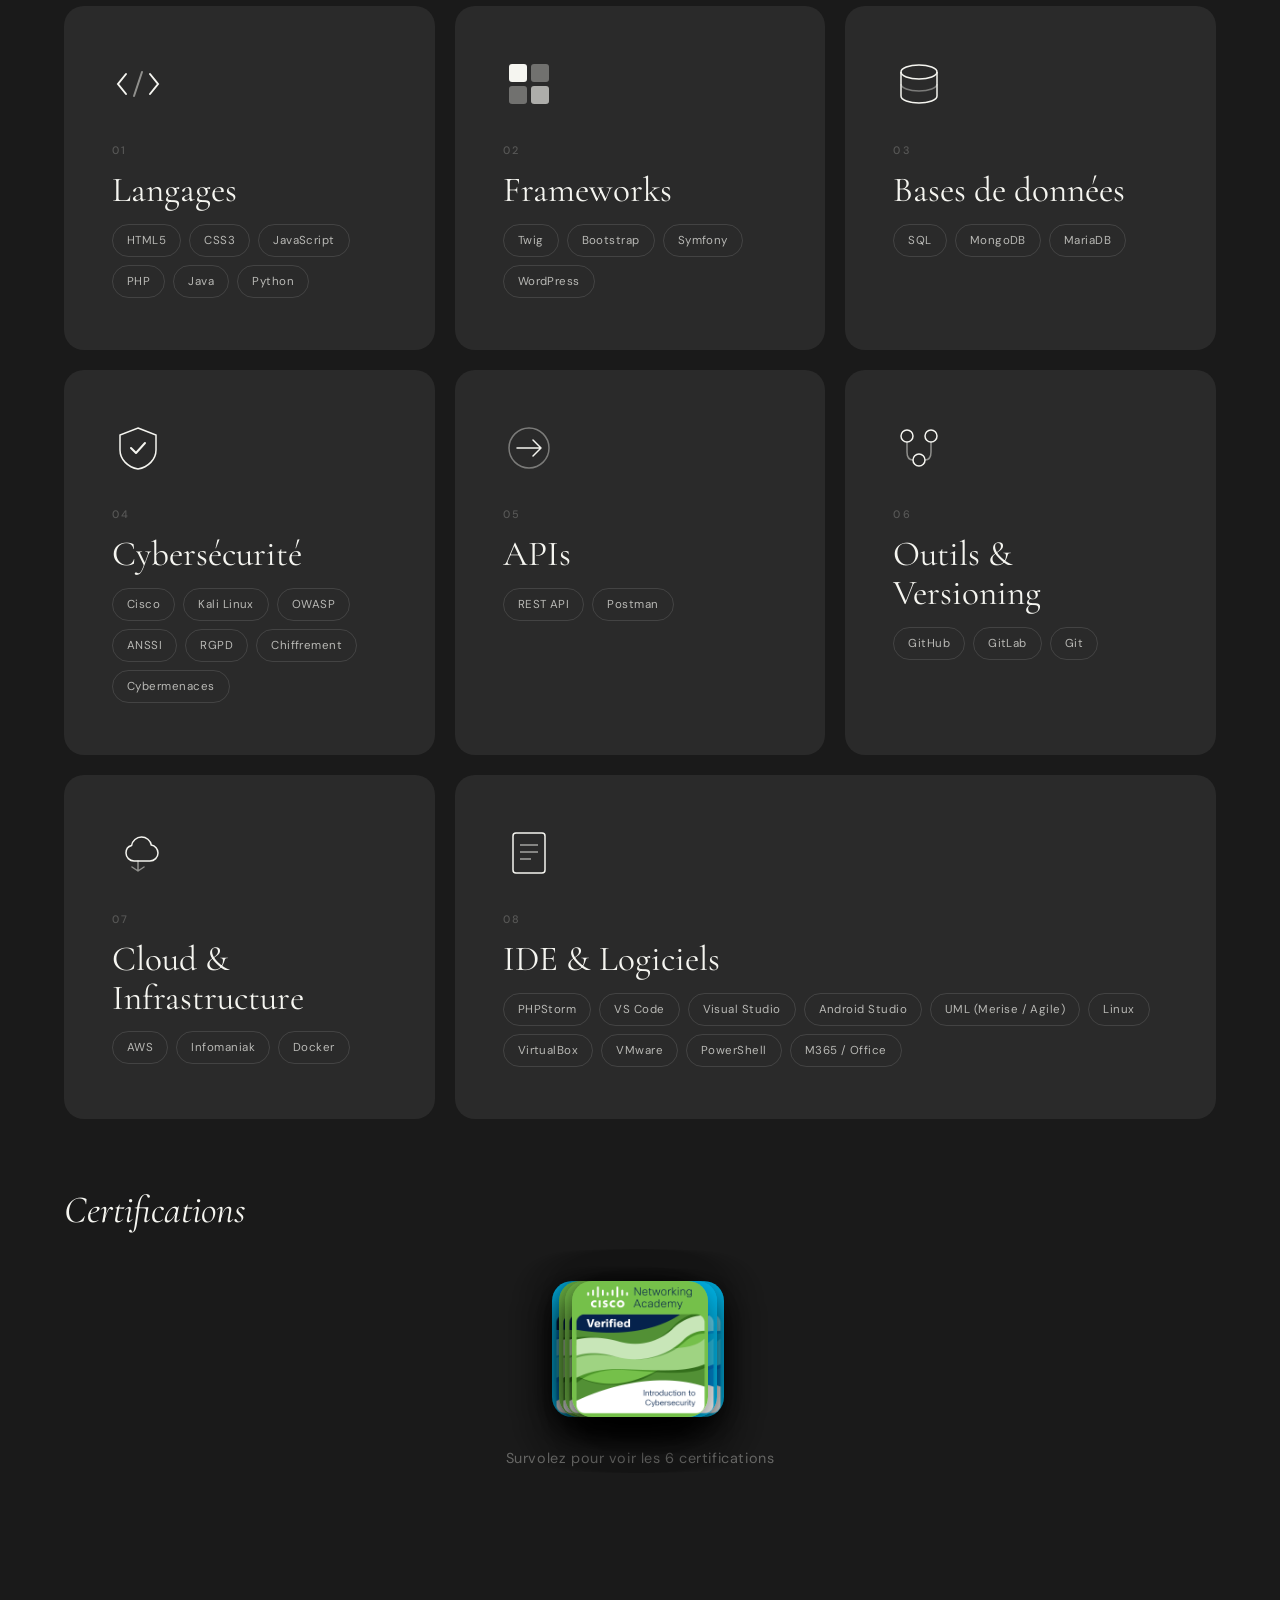
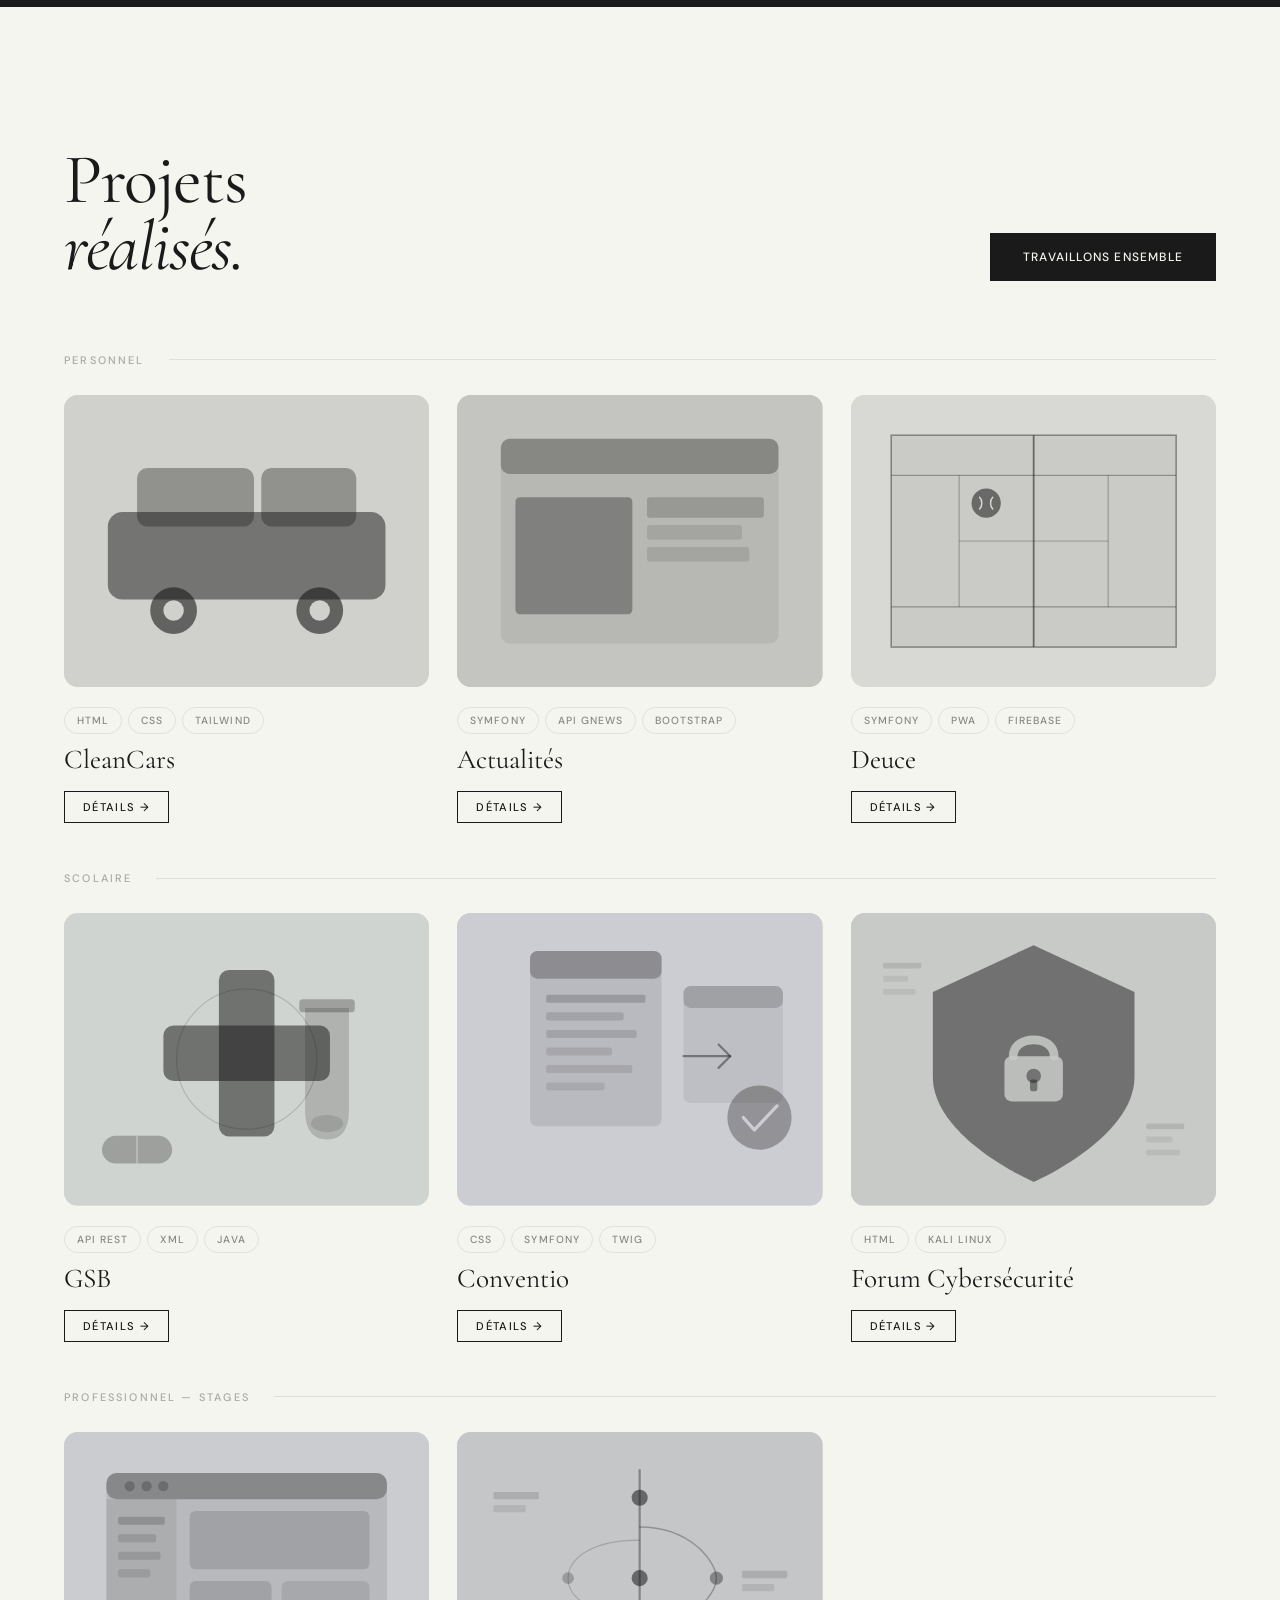
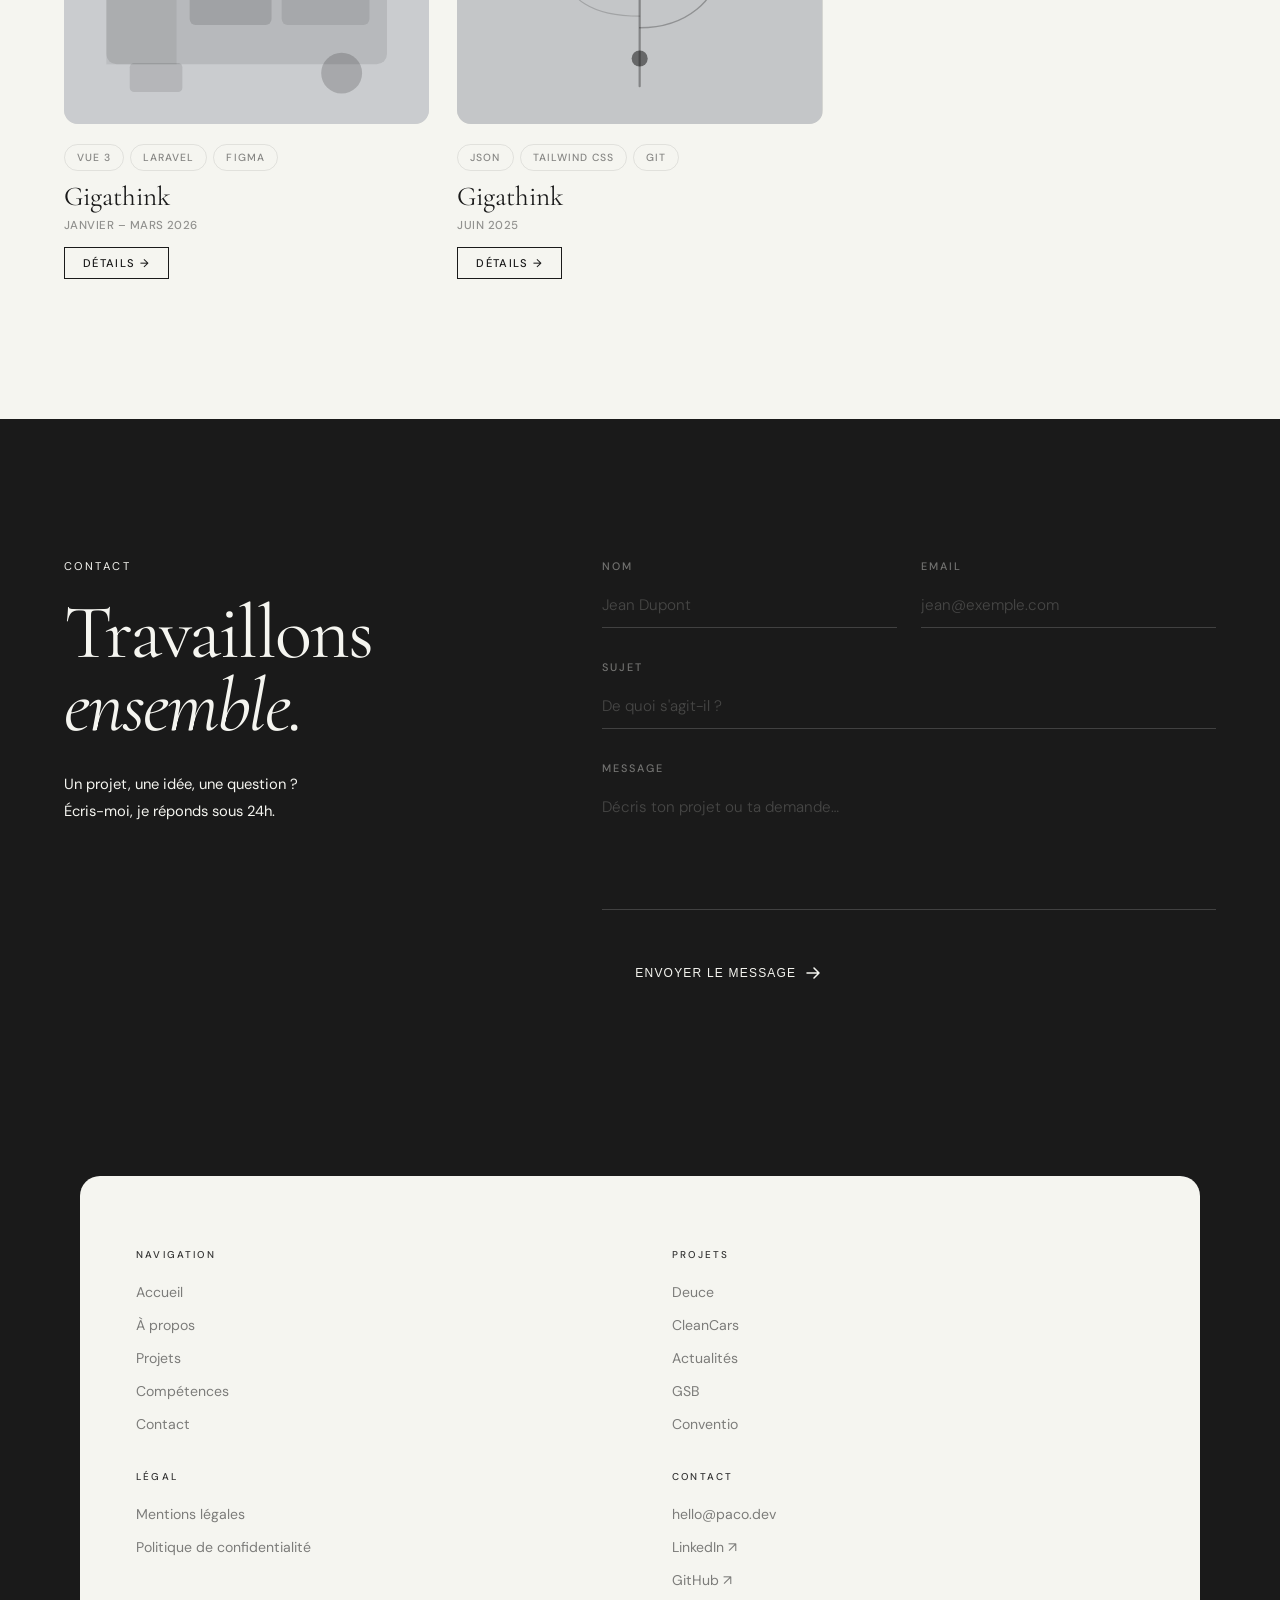
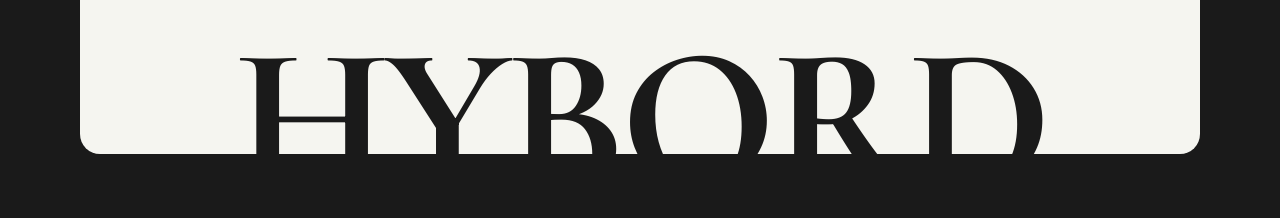
==== commit b55a5b4f: "Hero : nouvelle phrase + mots animés web/sécurisées/modernes Co-Authored-By: Claude Sonnet 4.6 <nore" ====
--- a/index.html
+++ b/index.html
@@ -153,7 +153,7 @@
   <canvas id="heroCanvas" class="hero-canvas" aria-hidden="true"></canvas>
   <noscript>Zone interactive avec animation CSS disponible</noscript>
 
-  <h1 class="r d1">Je conçois &amp;<br>développe le<br><span class="hero-word-clip"><em class="hero-word">web</em></span>.</h1>
+  <h1 class="r d1">Je développe<br>des solutions<br><span class="hero-word-clip"><em class="hero-word">web</em></span>.</h1>
 
   <p class="hero-sub r d2">Paco Hybord — BTS SIO SLAM · Annecy.</p>
 
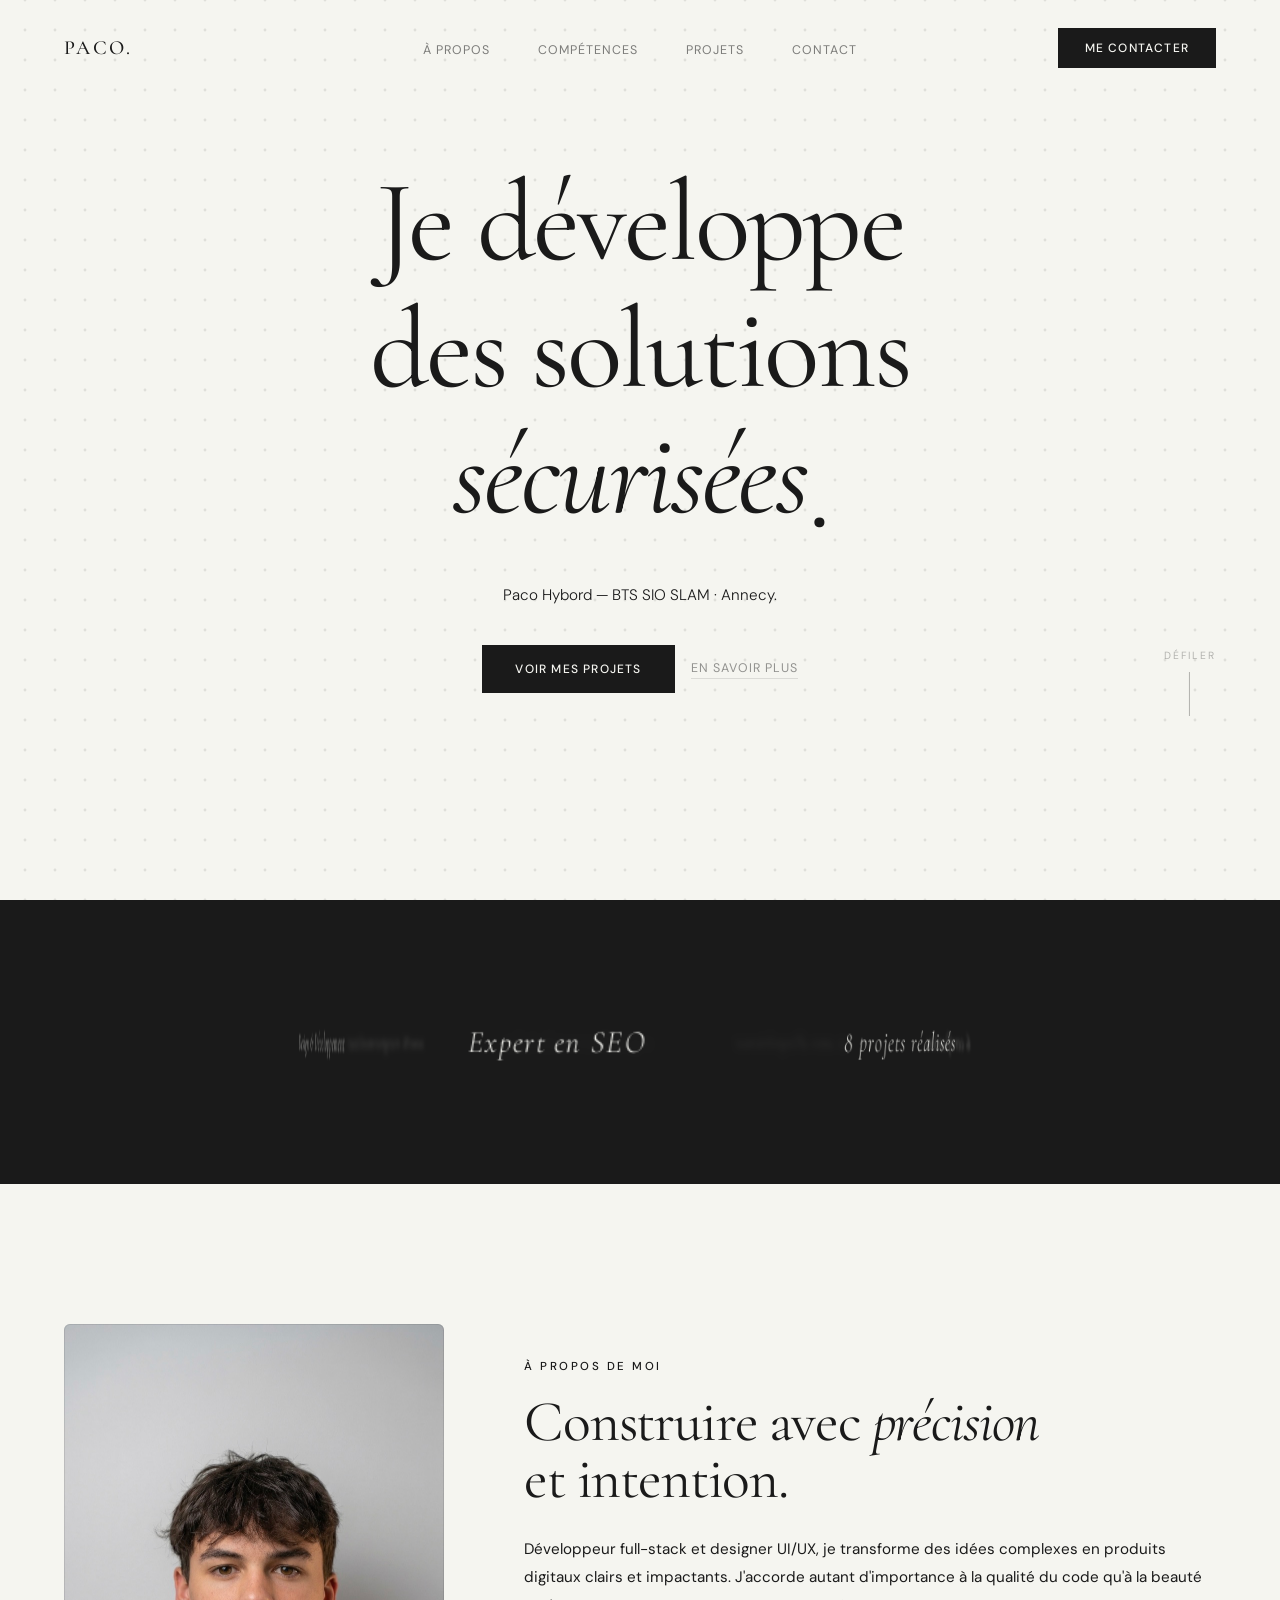
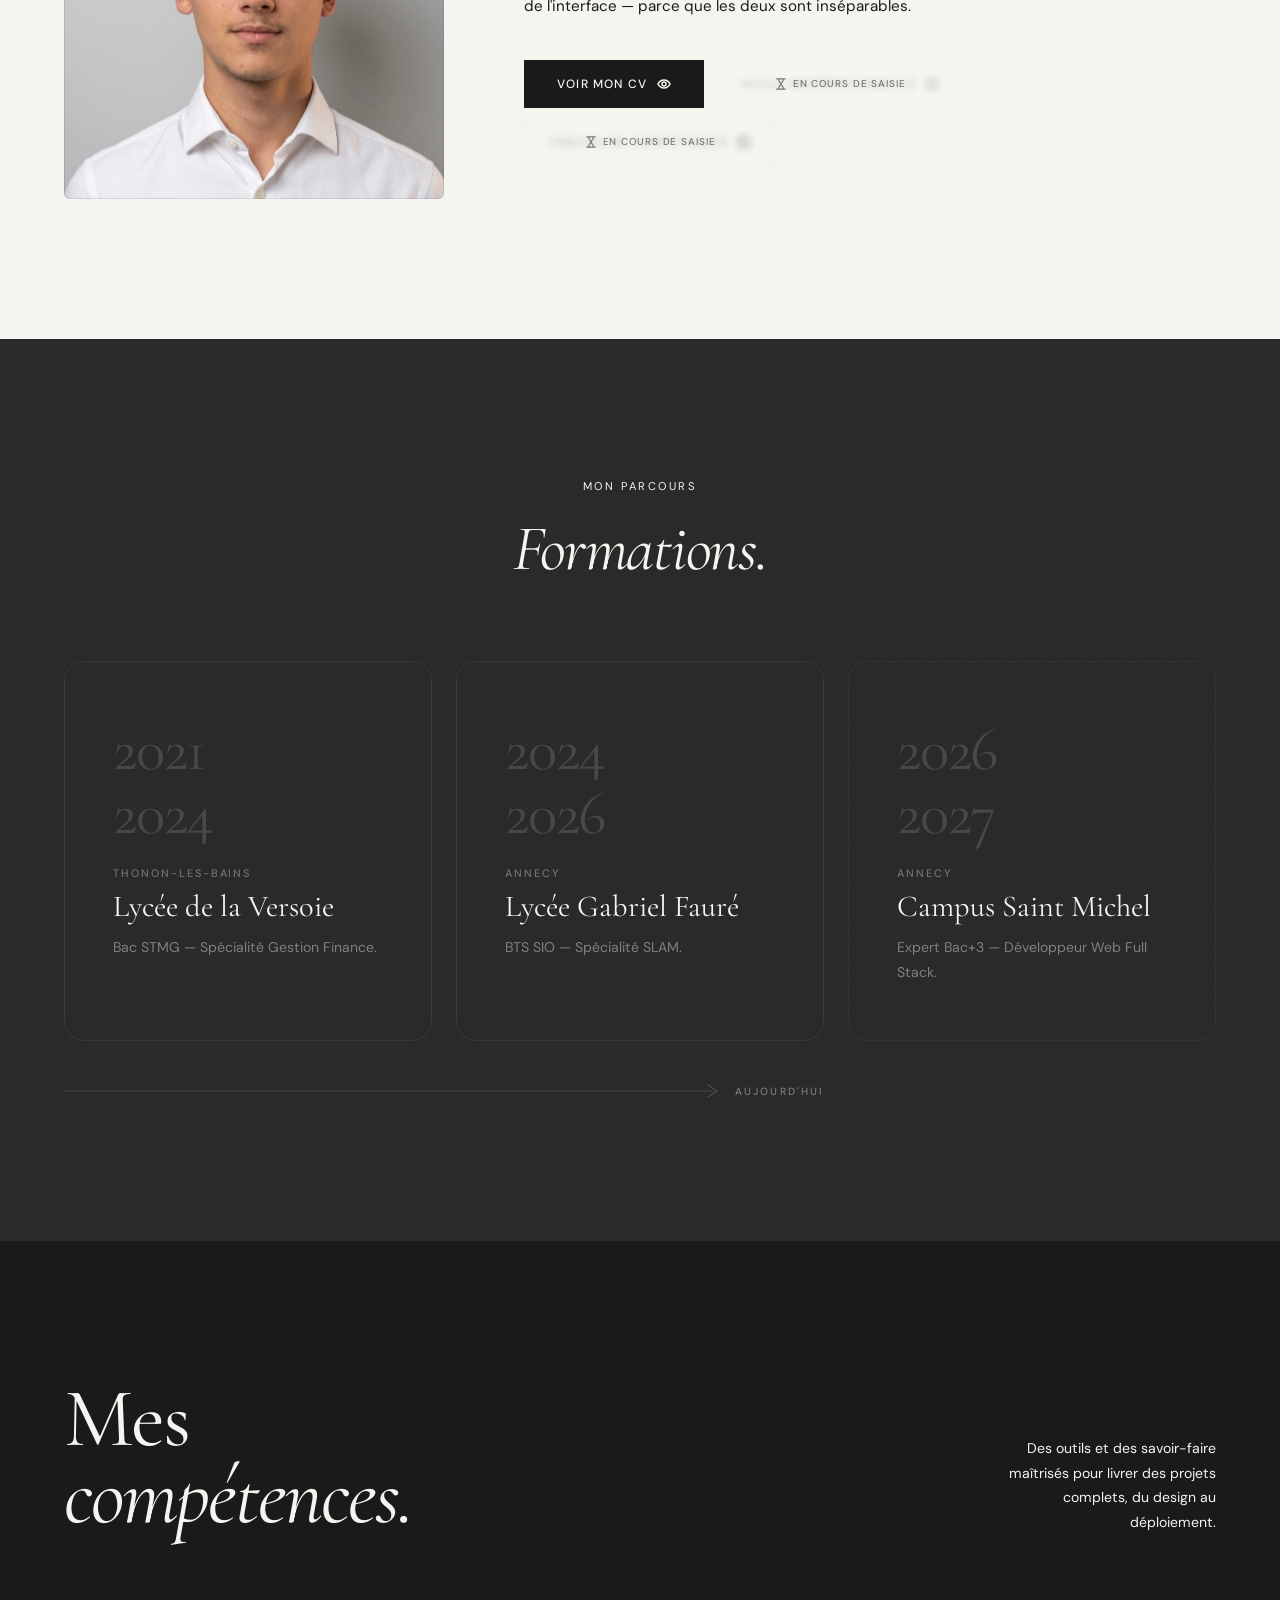
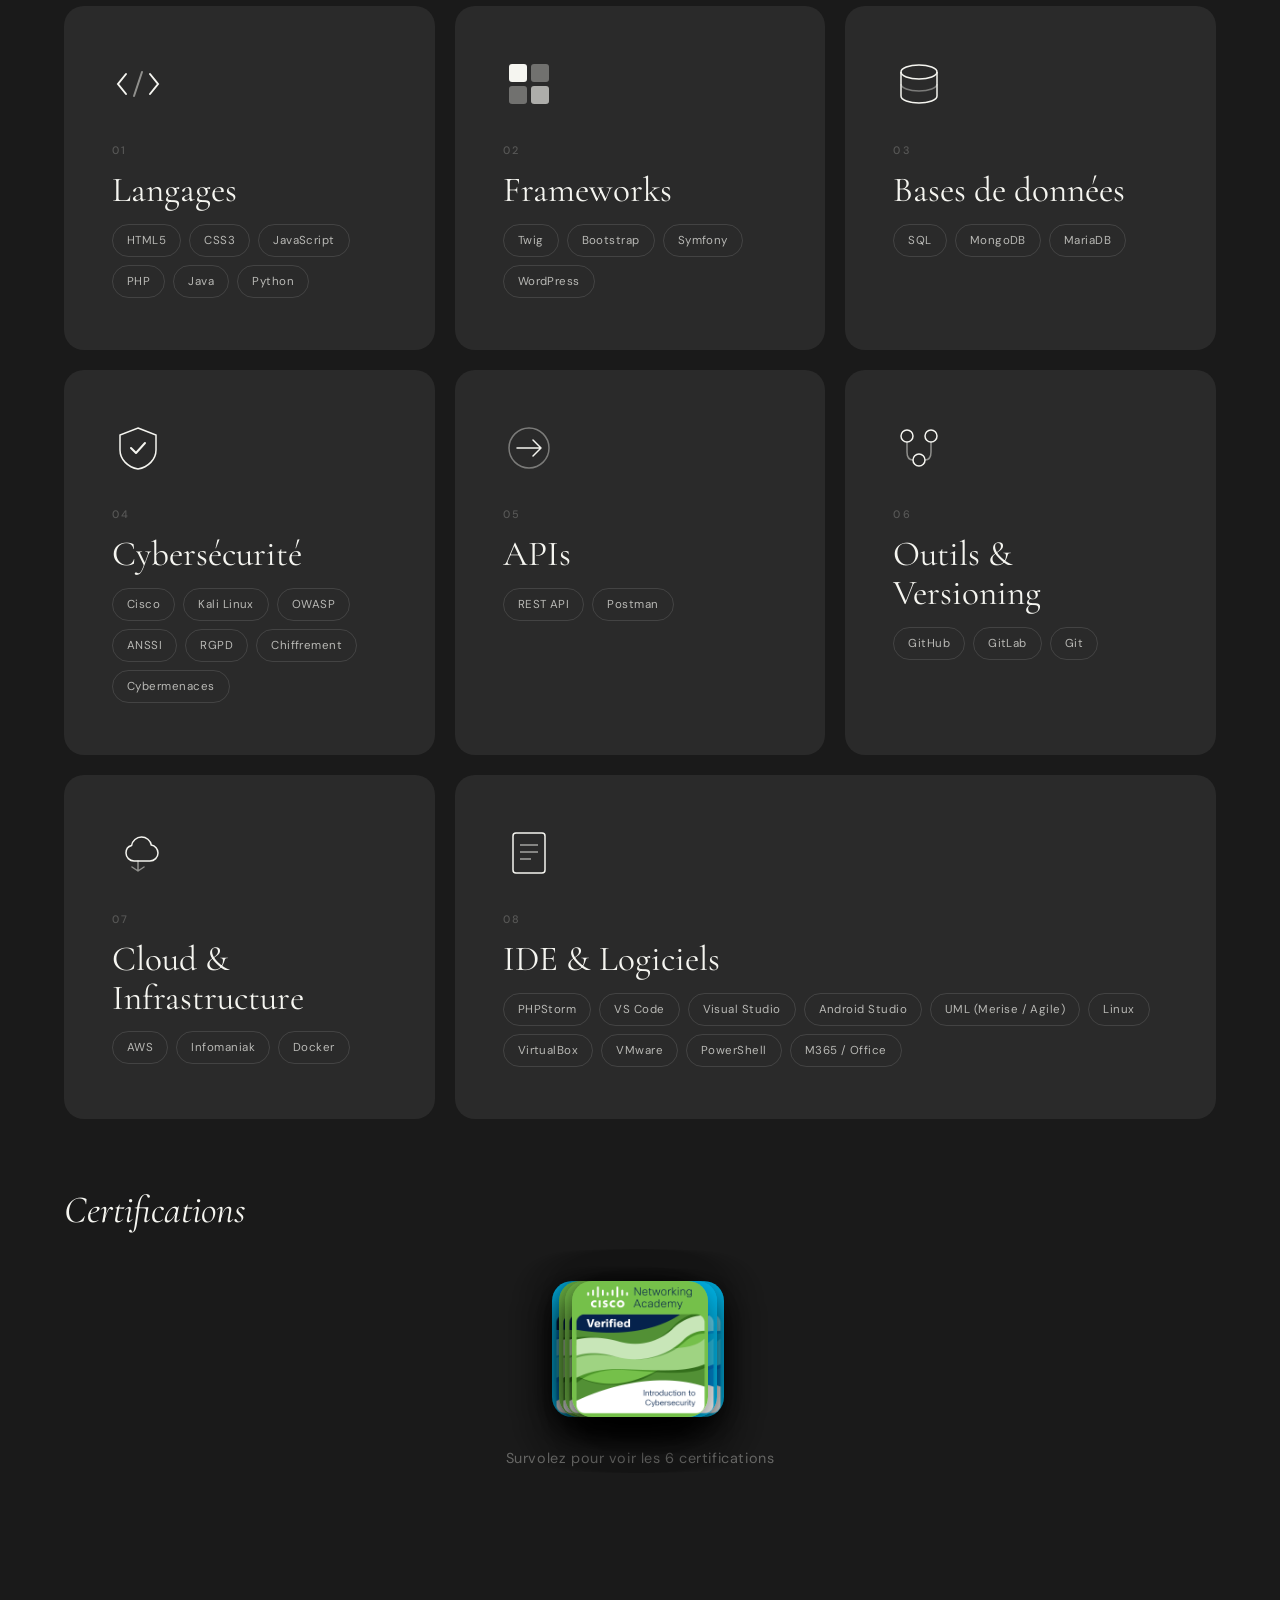
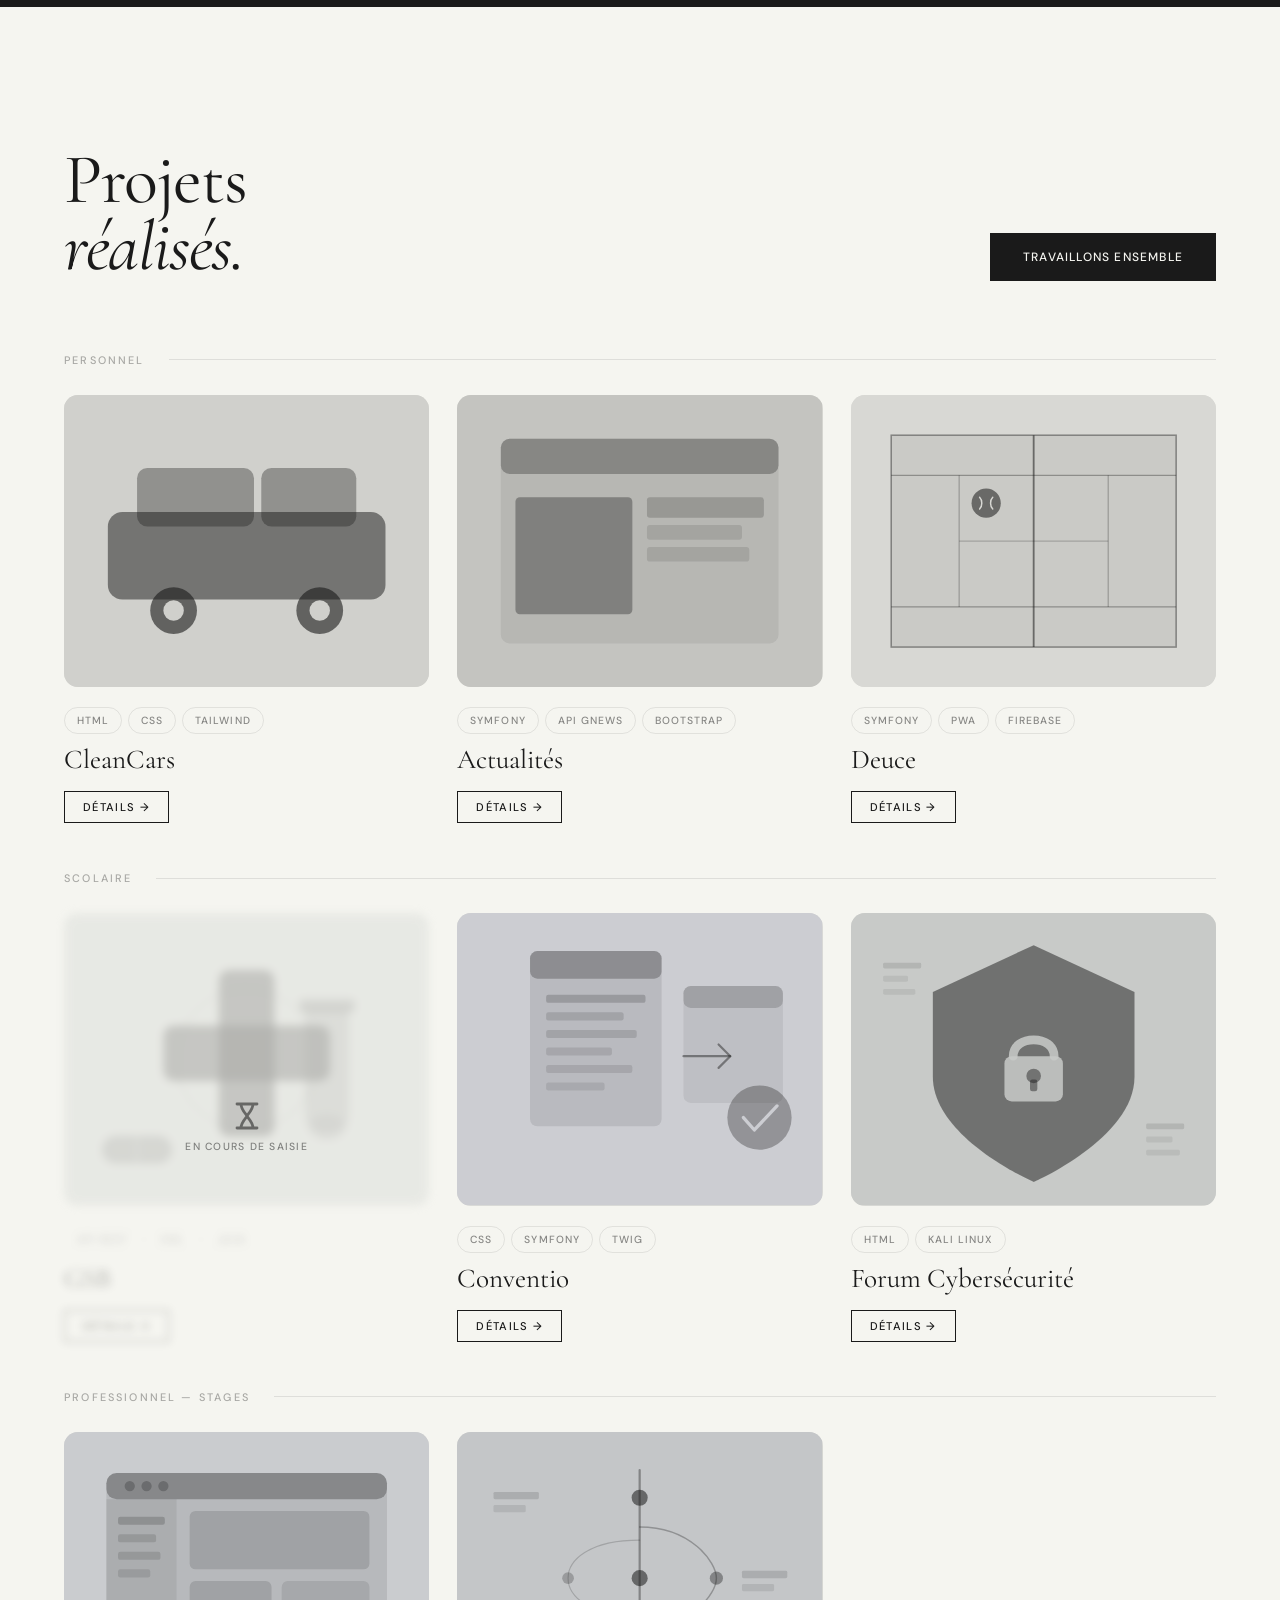
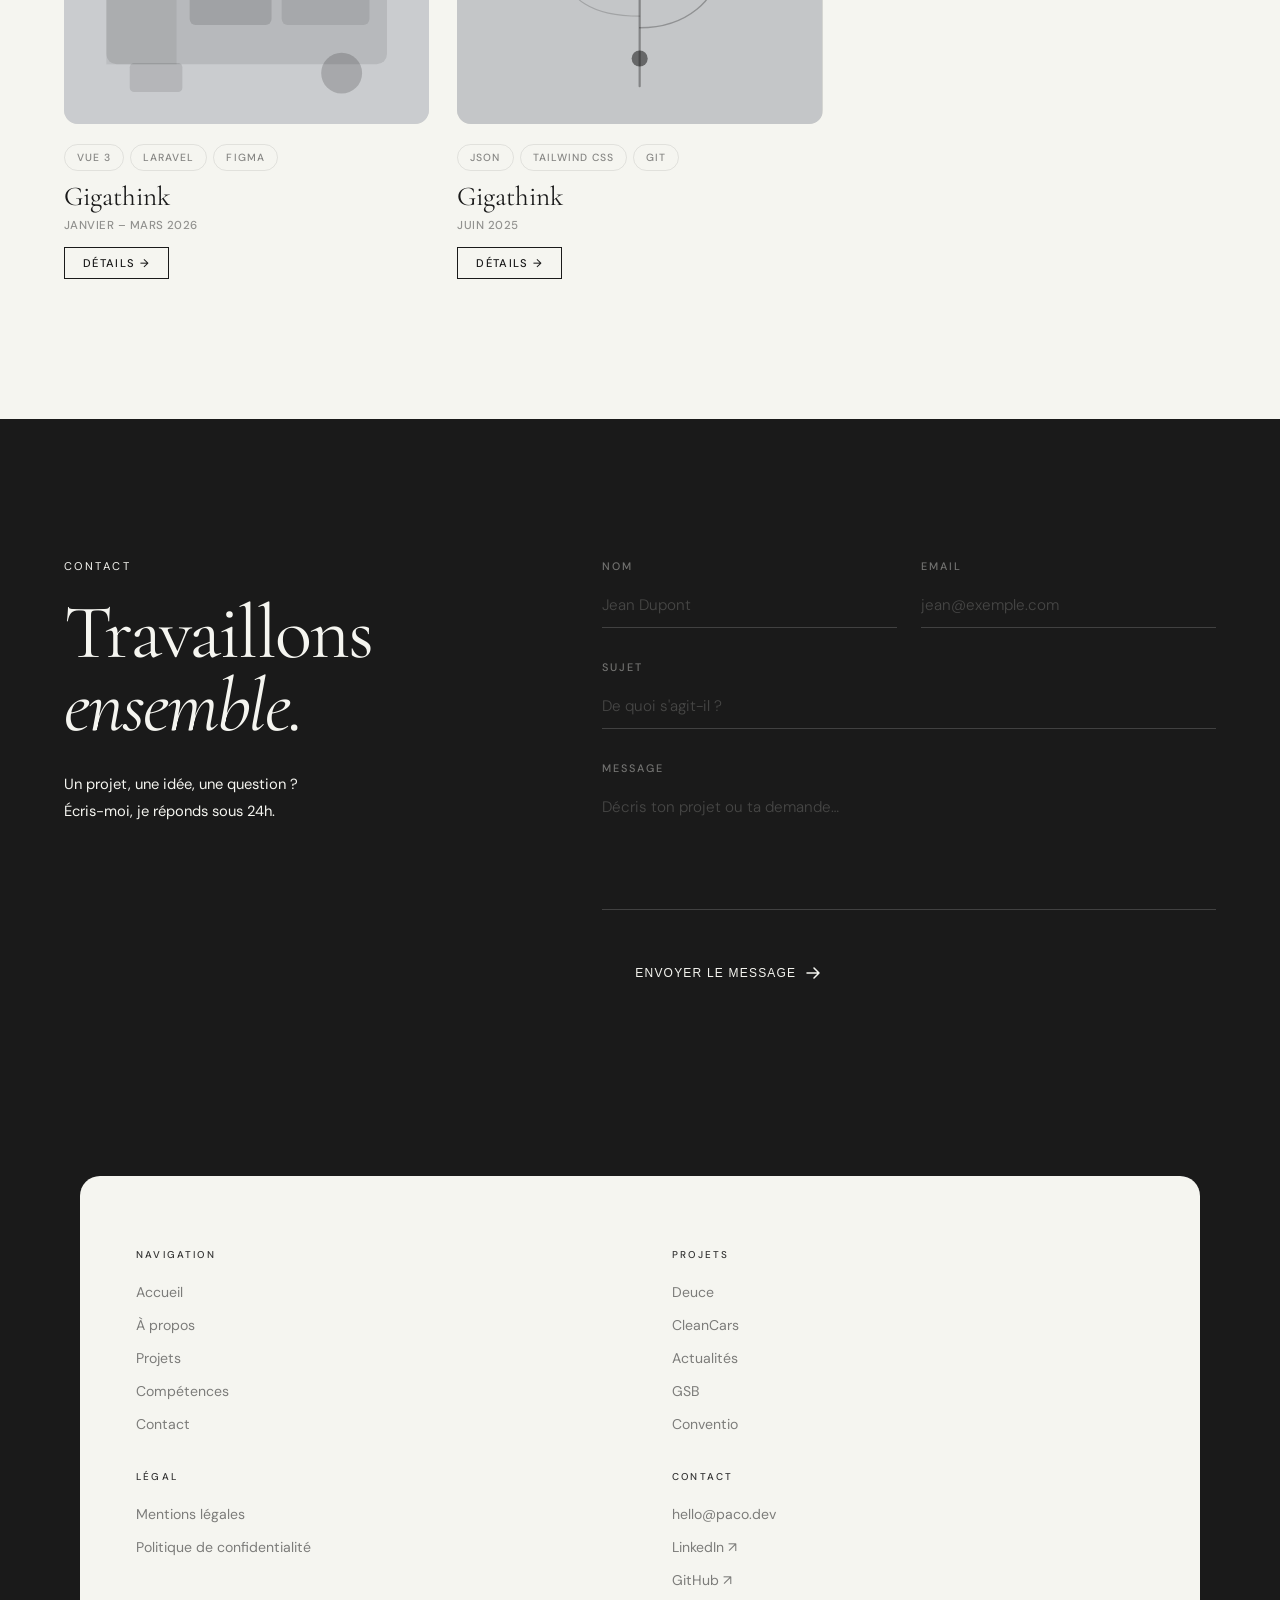
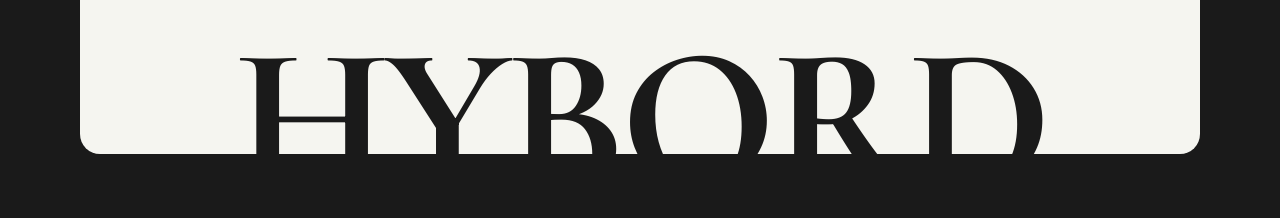
==== commit cdf17d32: "WIP : carte GSB et boutons veille/compétences floutés + sablier Ajout d'un état "En cours de saisie"" ====
--- a/index.html
+++ b/index.html
@@ -214,20 +214,36 @@
             <circle cx="7" cy="7" r="2" stroke="currentColor" stroke-width="1.5"/>
           </svg>
         </a>
-        <a href="#" class="btn-outline-dark">
-          <span>Veille informationnelle</span>
-          <svg width="14" height="14" viewBox="0 0 14 14" fill="none">
-            <circle cx="7" cy="7" r="5.5" stroke="currentColor" stroke-width="1.5"/>
-            <path d="M7 4 L7 7.5 L9.5 9" stroke="currentColor" stroke-width="1.5" stroke-linecap="round" stroke-linejoin="round"/>
-          </svg>
-        </a>
-        <a href="#competences" class="btn-outline-dark">
-          <span>Tableau de compétences</span>
-          <svg width="14" height="14" viewBox="0 0 14 14" fill="none">
-            <rect x="1" y="1" width="12" height="12" rx="2" stroke="currentColor" stroke-width="1.5" fill="none"/>
-            <path d="M1 5 L13 5 M1 9 L13 9 M5 1 L5 13" stroke="currentColor" stroke-width="1.5"/>
-          </svg>
-        </a>
+        <div class="wip-wrap">
+          <a href="#" class="btn-outline-dark" tabindex="-1" aria-disabled="true">
+            <span>Veille informationnelle</span>
+            <svg width="14" height="14" viewBox="0 0 14 14" fill="none">
+              <circle cx="7" cy="7" r="5.5" stroke="currentColor" stroke-width="1.5"/>
+              <path d="M7 4 L7 7.5 L9.5 9" stroke="currentColor" stroke-width="1.5" stroke-linecap="round" stroke-linejoin="round"/>
+            </svg>
+          </a>
+          <div class="wip-label">
+            <svg width="12" height="12" viewBox="0 0 14 14" fill="none">
+              <path d="M2 1h10M2 13h10M4 1C4 4 7 6.5 7 7C7 6.5 10 4 10 1M4 13C4 10 7 7.5 7 7C7 7.5 10 10 10 13" stroke="currentColor" stroke-width="1.4" stroke-linecap="round" stroke-linejoin="round"/>
+            </svg>
+            <span>En cours de saisie</span>
+          </div>
+        </div>
+        <div class="wip-wrap">
+          <a href="#competences" class="btn-outline-dark" tabindex="-1" aria-disabled="true">
+            <span>Tableau de compétences</span>
+            <svg width="14" height="14" viewBox="0 0 14 14" fill="none">
+              <rect x="1" y="1" width="12" height="12" rx="2" stroke="currentColor" stroke-width="1.5" fill="none"/>
+              <path d="M1 5 L13 5 M1 9 L13 9 M5 1 L5 13" stroke="currentColor" stroke-width="1.5"/>
+            </svg>
+          </a>
+          <div class="wip-label">
+            <svg width="12" height="12" viewBox="0 0 14 14" fill="none">
+              <path d="M2 1h10M2 13h10M4 1C4 4 7 6.5 7 7C7 6.5 10 4 10 1M4 13C4 10 7 7.5 7 7C7 7.5 10 10 10 13" stroke="currentColor" stroke-width="1.4" stroke-linecap="round" stroke-linejoin="round"/>
+            </svg>
+            <span>En cours de saisie</span>
+          </div>
+        </div>
       </div>
     </div>
 
@@ -559,13 +575,19 @@
     <div class="proj-row-label r"><span>Scolaire</span></div>
 
     <!-- GSB -->
-    <div class="proj-card r"
+    <div class="proj-card r wip-card"
       data-title="GSB"
       data-tags="API REST · XML · Java"
       data-category="Scolaire"
       data-desc="Application de gestion des frais professionnels pour le laboratoire Galaxy Swiss Bourdin. Développée en Java avec des échanges de données en XML via une API REST, elle permet aux visiteurs médicaux de soumettre et suivre leurs notes de frais."
 
       data-link="projects/scolaire-1.html">
+      <div class="wip-overlay">
+        <svg width="28" height="28" viewBox="0 0 14 14" fill="none" xmlns="http://www.w3.org/2000/svg">
+          <path d="M2 1h10M2 13h10M4 1C4 4 7 6.5 7 7C7 6.5 10 4 10 1M4 13C4 10 7 7.5 7 7C7 7.5 10 10 10 13" stroke="currentColor" stroke-width="1.4" stroke-linecap="round" stroke-linejoin="round"/>
+        </svg>
+        <span class="wip-overlay-text">En cours de saisie</span>
+      </div>
       <div class="proj-thumb">
         <svg viewBox="0 0 500 400" fill="none" xmlns="http://www.w3.org/2000/svg">
           <rect width="500" height="400" fill="#d0d4d0"/>
--- a/styles.css
+++ b/styles.css
@@ -776,6 +776,67 @@
   color: var(--white);
   opacity: .35;
   letter-spacing: .04em;
+}
+
+/* ─── WIP (En cours de saisie) ──────────── */
+.wip-card {
+  position: relative;
+  pointer-events: none;
+  cursor: default !important;
+}
+.wip-card > *:not(.wip-overlay) {
+  filter: blur(4px);
+  opacity: 0.35;
+  user-select: none;
+}
+.wip-overlay {
+  position: absolute;
+  inset: 0;
+  z-index: 20;
+  display: flex;
+  flex-direction: column;
+  align-items: center;
+  justify-content: center;
+  gap: 10px;
+  pointer-events: none;
+}
+.wip-overlay svg { opacity: 0.55; color: var(--black); }
+.wip-overlay-text {
+  font-size: .65rem;
+  font-weight: 500;
+  letter-spacing: .12em;
+  text-transform: uppercase;
+  color: var(--black);
+  opacity: 0.5;
+}
+
+.wip-wrap {
+  position: relative;
+  display: inline-flex;
+}
+.wip-wrap > a {
+  filter: blur(3px);
+  opacity: 0.25;
+  pointer-events: none;
+}
+.wip-label {
+  position: absolute;
+  inset: 0;
+  display: flex;
+  align-items: center;
+  justify-content: center;
+  gap: 6px;
+  pointer-events: none;
+}
+.wip-label svg { opacity: 0.55; color: var(--black); flex-shrink: 0; }
+.wip-label span {
+  font-size: .62rem;
+  font-weight: 500;
+  letter-spacing: .09em;
+  text-transform: uppercase;
+  color: var(--black);
+  opacity: 0.55;
+  white-space: nowrap;
 }
 
 /* ─── PROJECTS ───────────────────────────── */
@@ -1341,13 +1402,21 @@
     height: auto !important;
     display: grid !important;
     grid-template-columns: repeat(3, 1fr) !important;
+    grid-template-rows: repeat(2, auto) !important;
     gap: 12px !important;
     cursor: default !important;
     margin-bottom: 16px !important;
     pointer-events: none !important;
   }
   .cert-stack::before { display: none !important; }
-  .cert-stack .cert-badge {
+  .cert-stack .cert-badge,
+  .cert-stack:hover .cert-badge,
+  .cert-stack:hover .cert-badge:nth-child(1),
+  .cert-stack:hover .cert-badge:nth-child(2),
+  .cert-stack:hover .cert-badge:nth-child(3),
+  .cert-stack:hover .cert-badge:nth-child(4),
+  .cert-stack:hover .cert-badge:nth-child(5),
+  .cert-stack:hover .cert-badge:nth-child(6) {
     position: static !important;
     top: auto !important;
     left: auto !important;
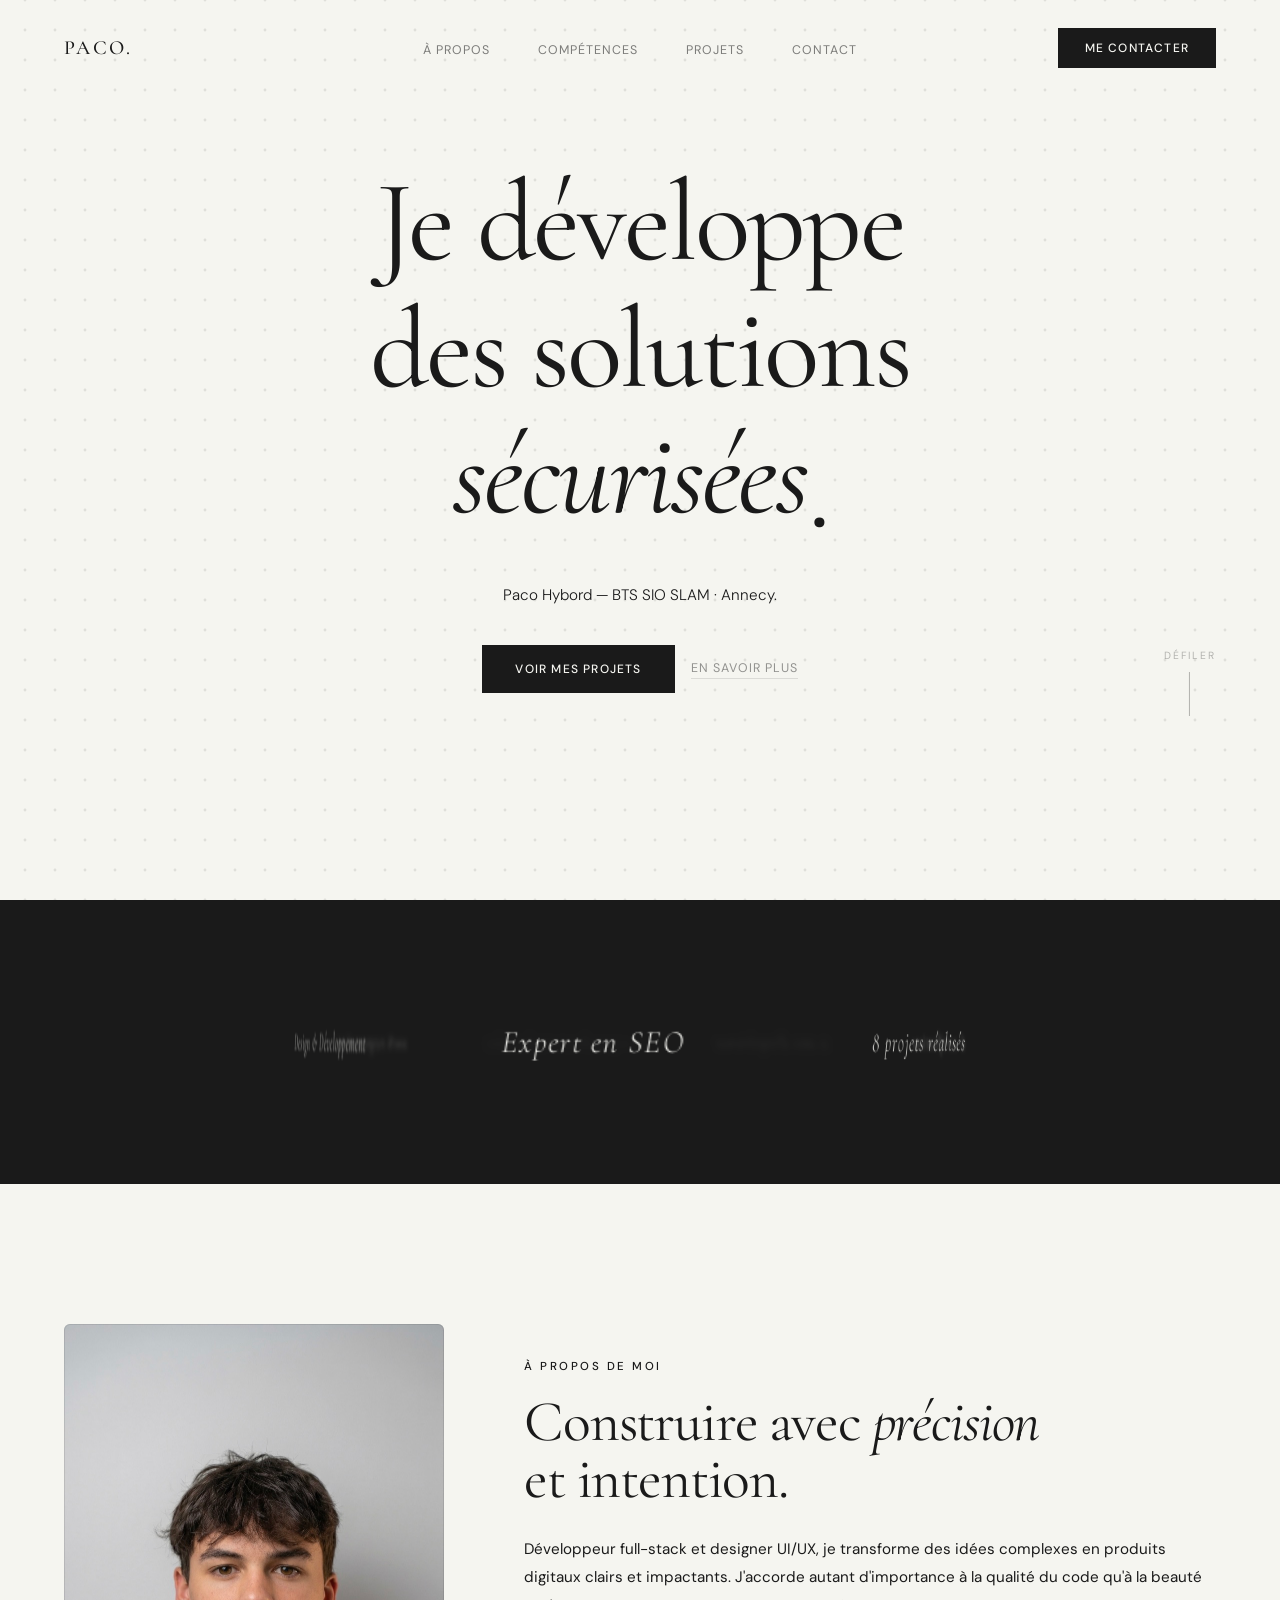
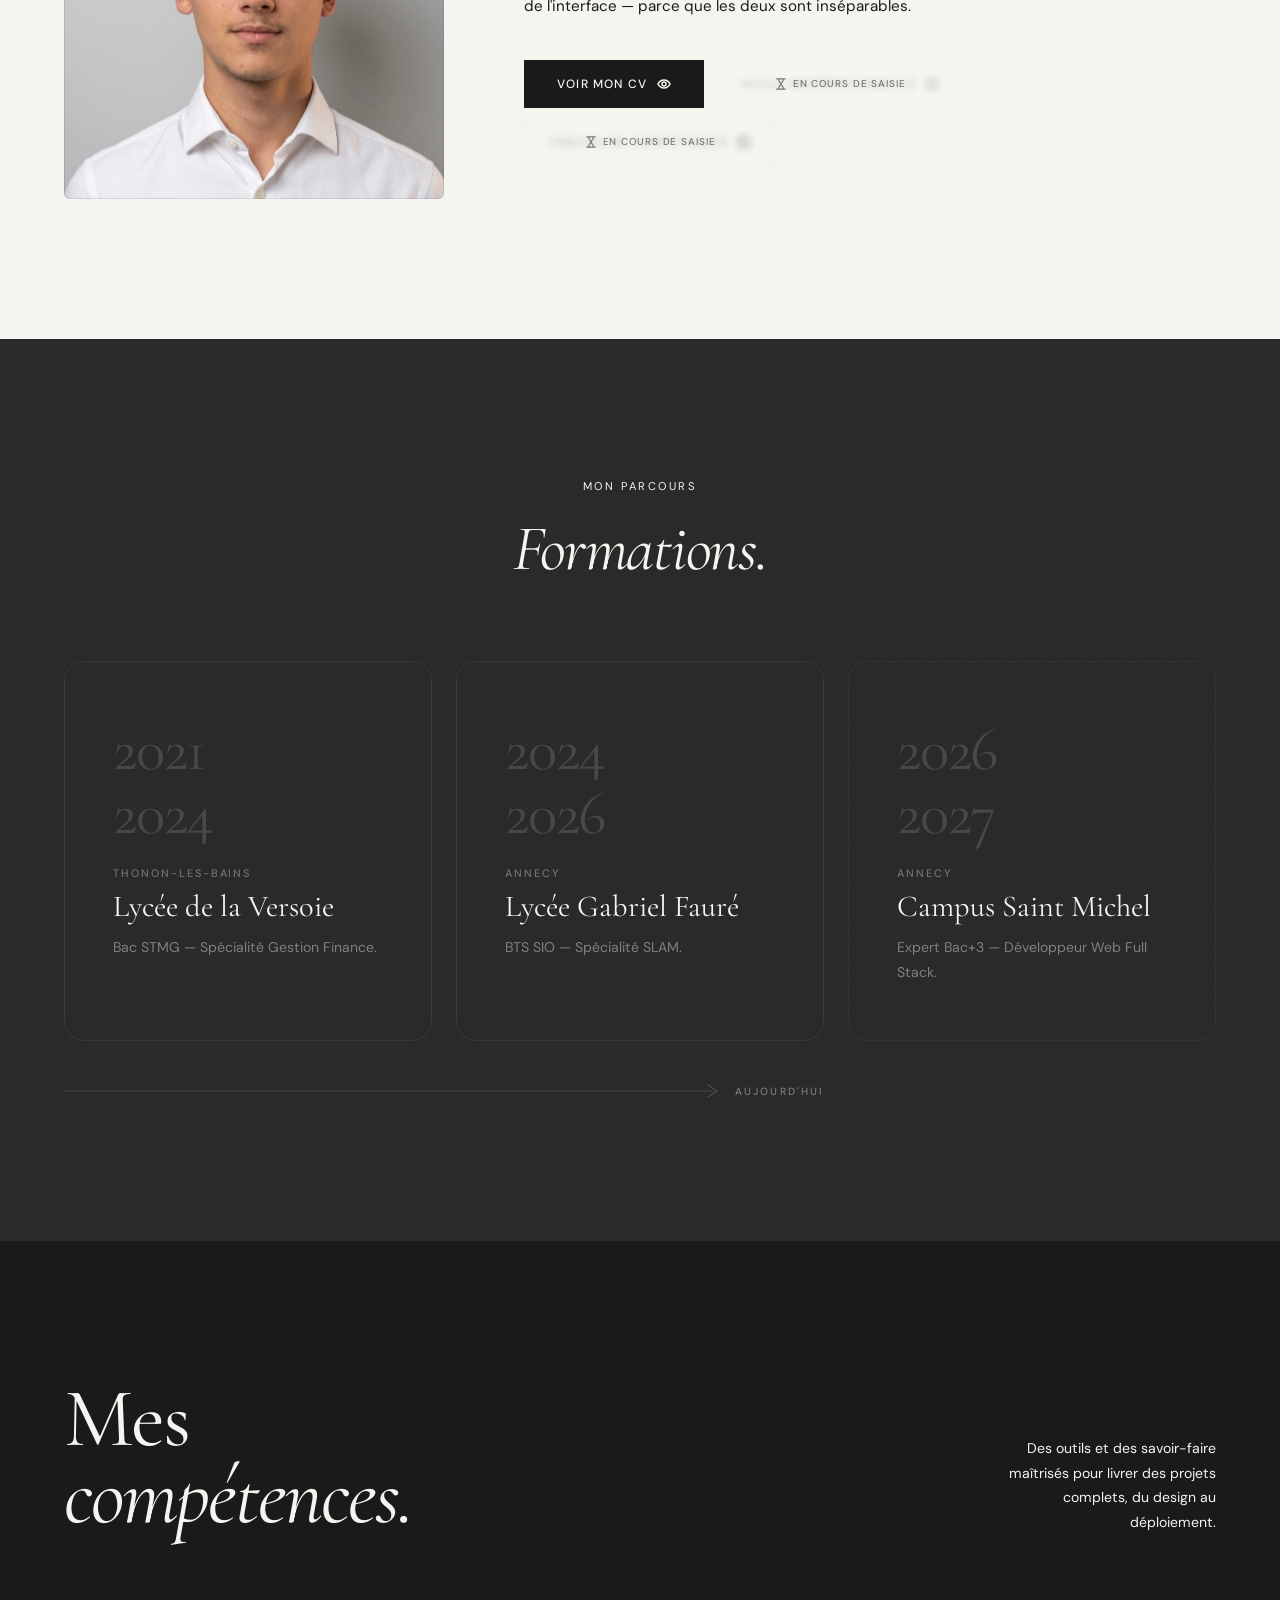
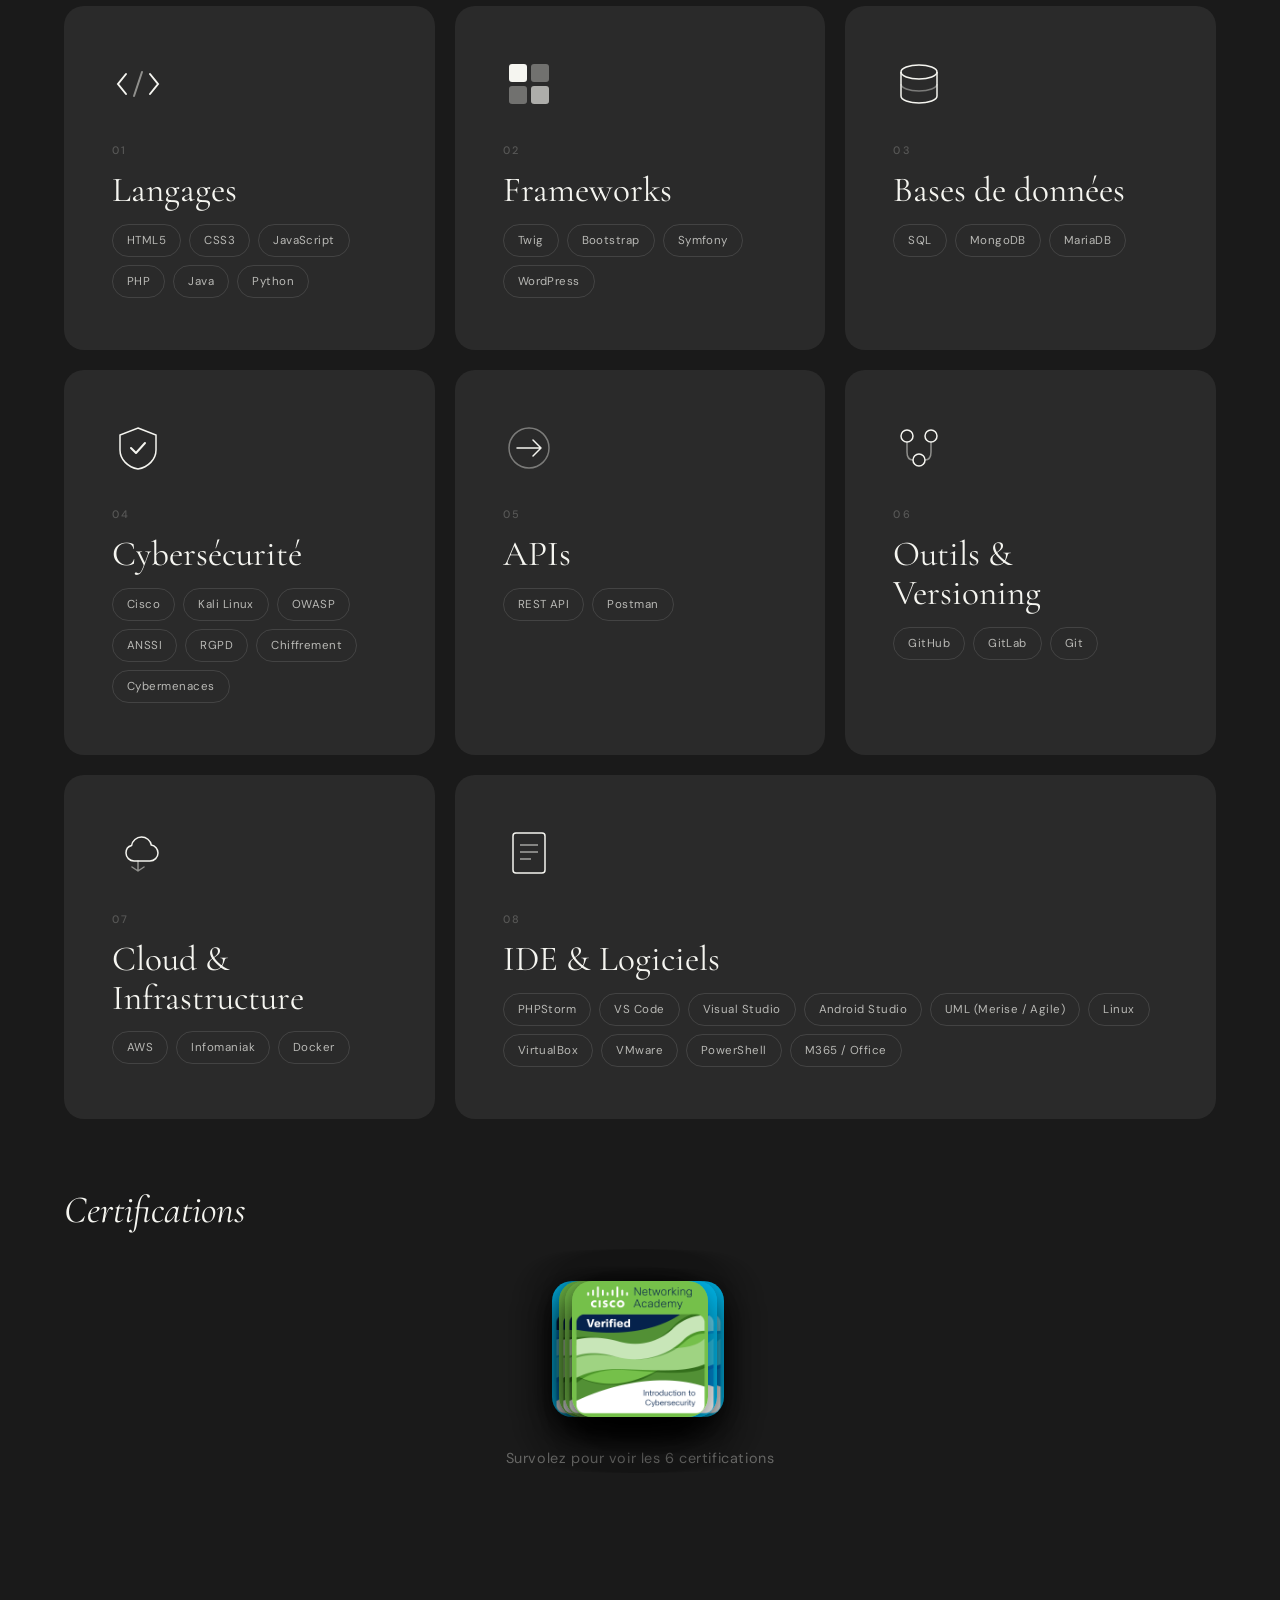
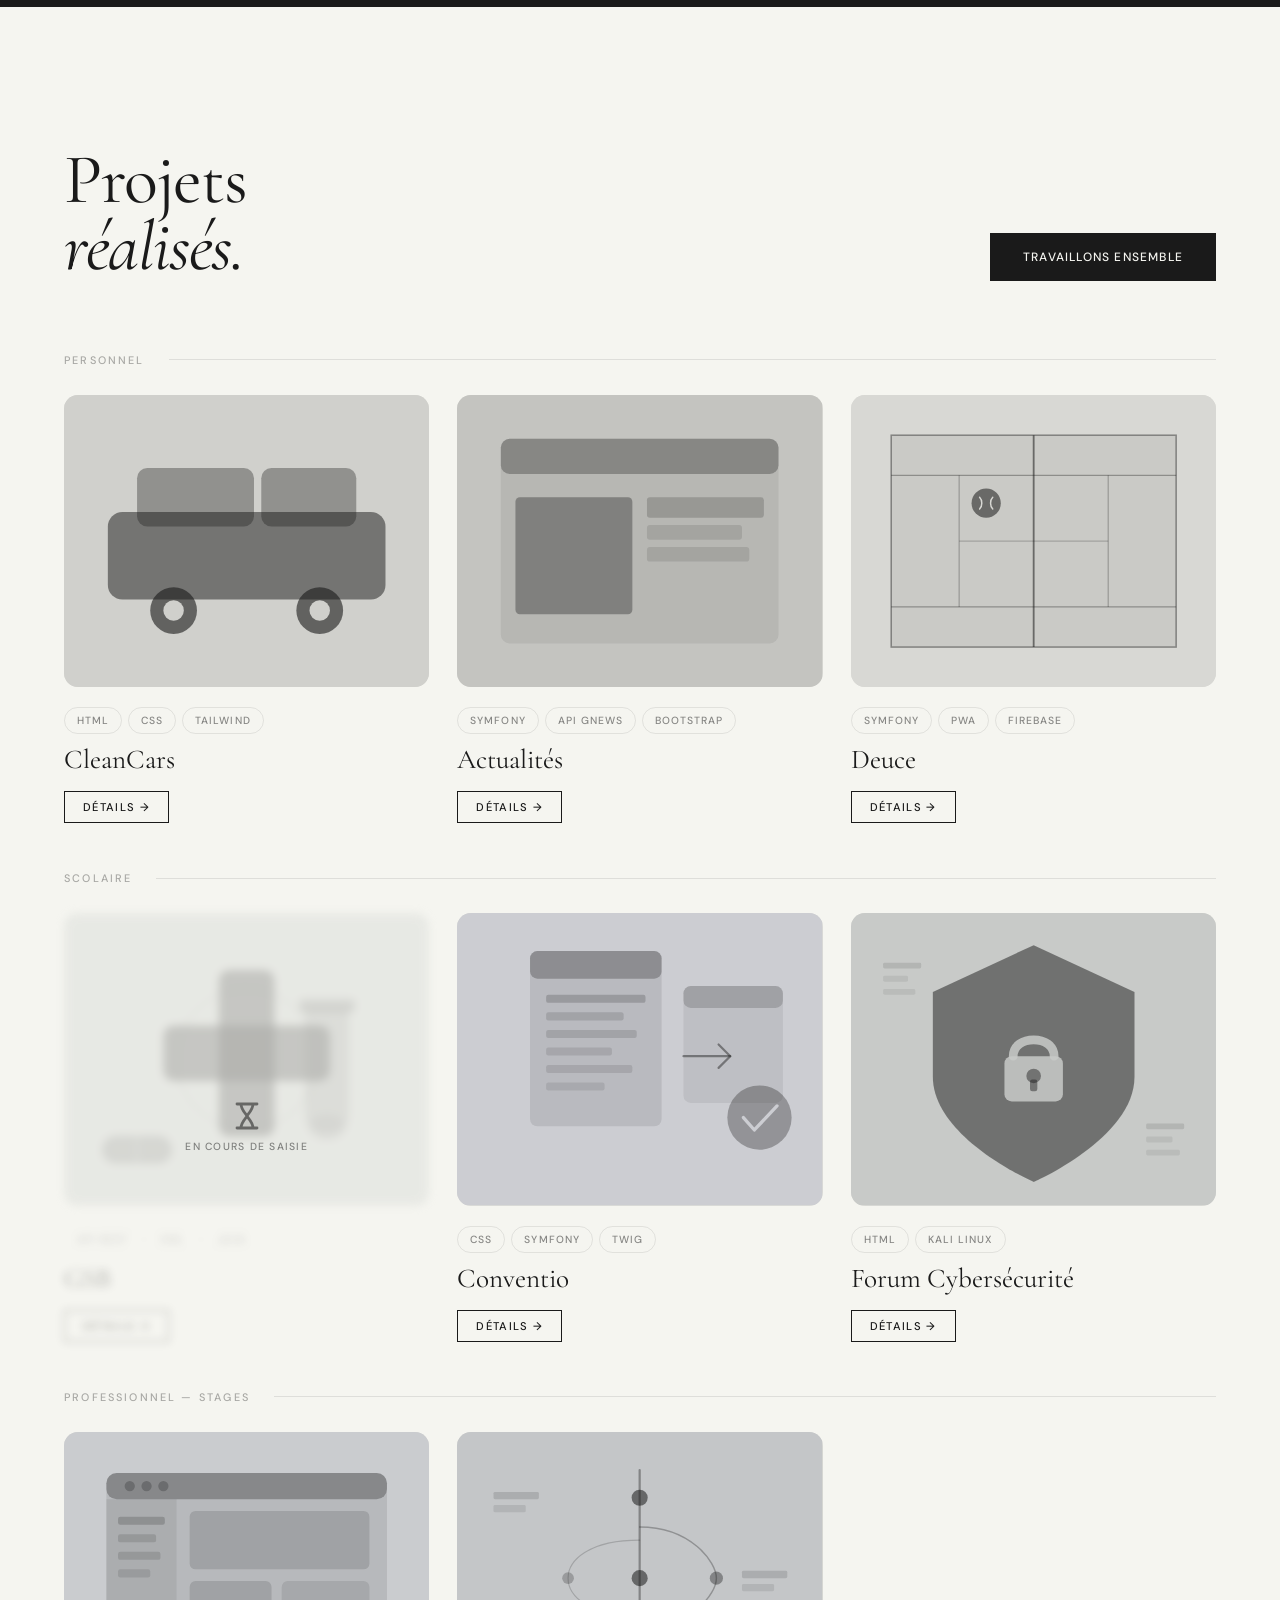
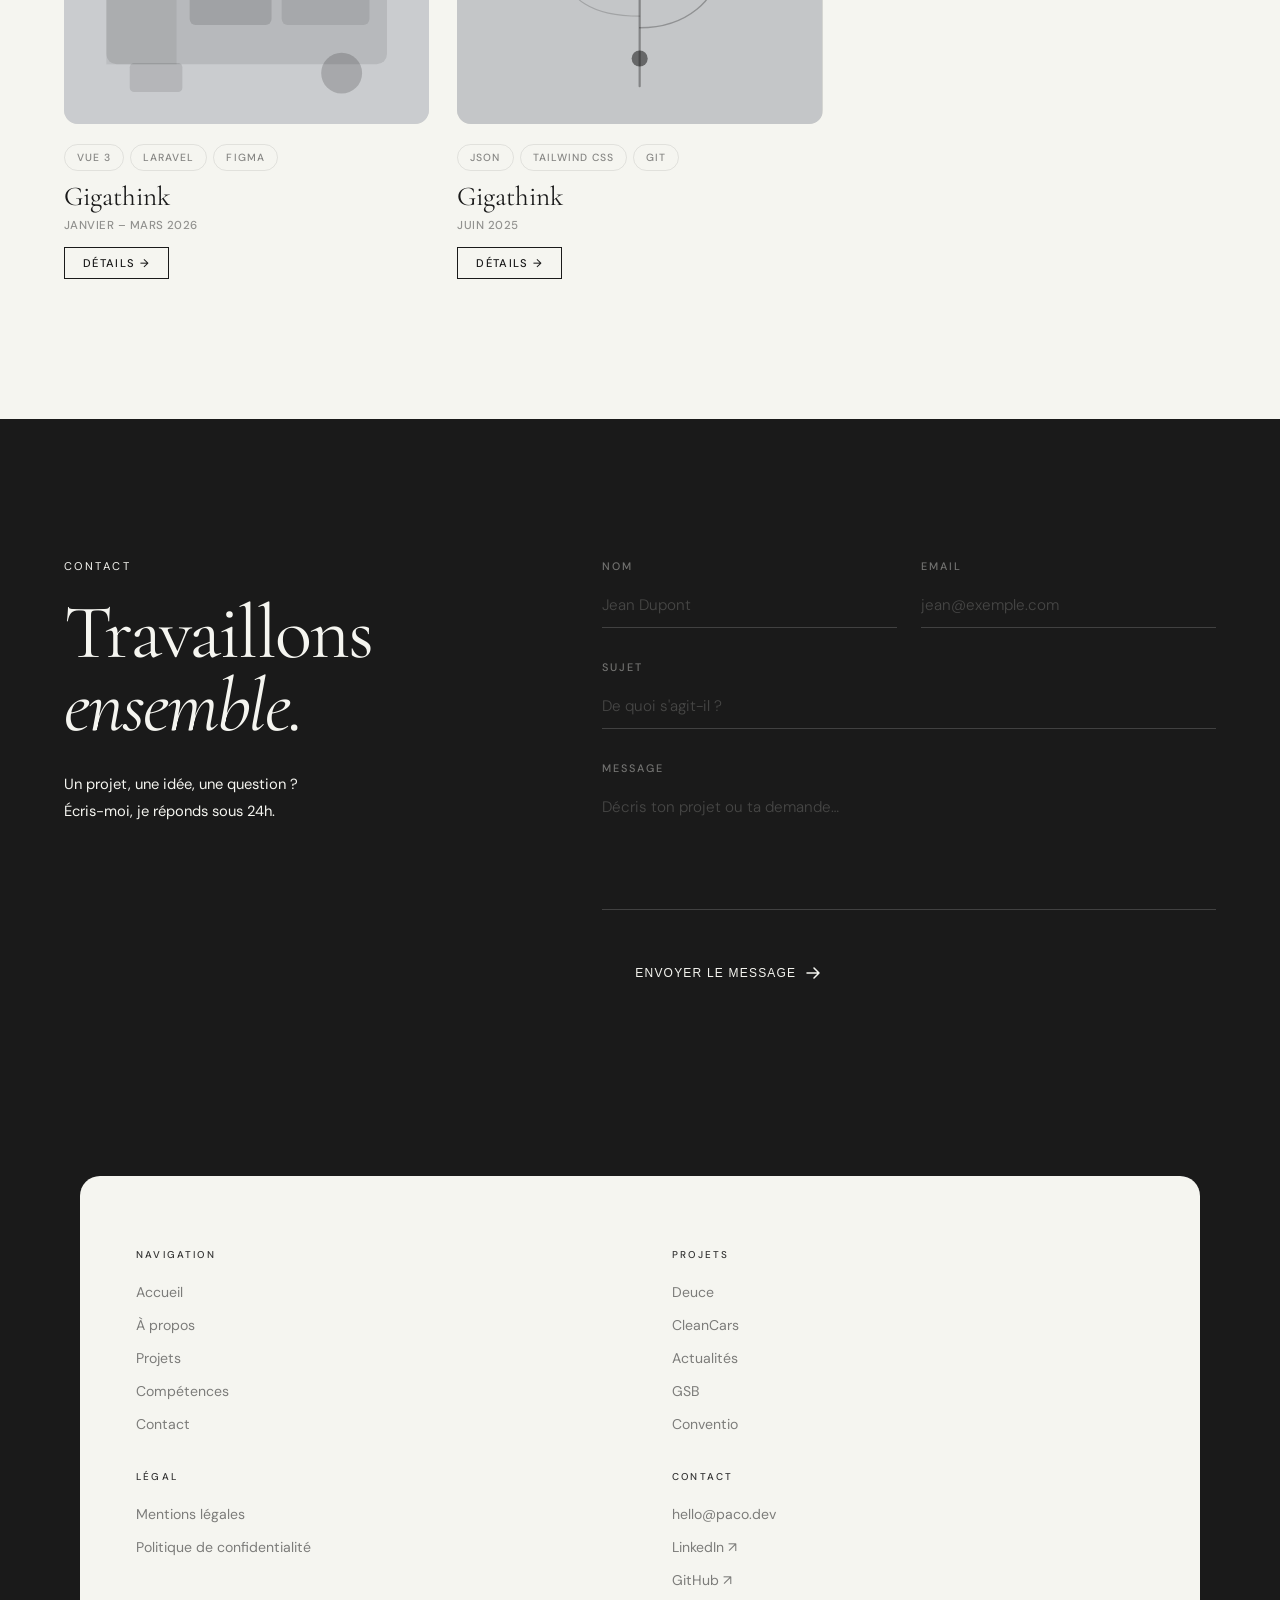
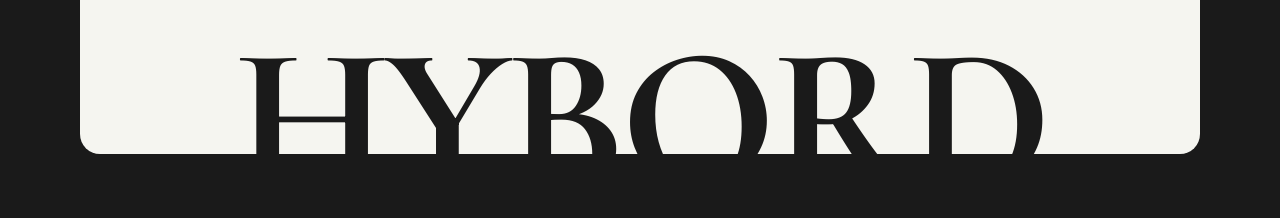
==== commit 9d3039bd: "Légal : pages mentions légales et politique de confidentialité Création de legal/mentions-legales.ht" ====
--- a/index.html
+++ b/index.html
@@ -860,8 +860,8 @@
         <div>
           <span class="foot-col-label">Légal</span>
           <ul class="foot-links">
-            <li><a href="#">Mentions légales</a></li>
-            <li><a href="#">Politique de confidentialité</a></li>
+            <li><a href="legal/mentions-legales.html">Mentions légales</a></li>
+            <li><a href="legal/confidentialite.html">Politique de confidentialité</a></li>
           </ul>
         </div>
         <div>
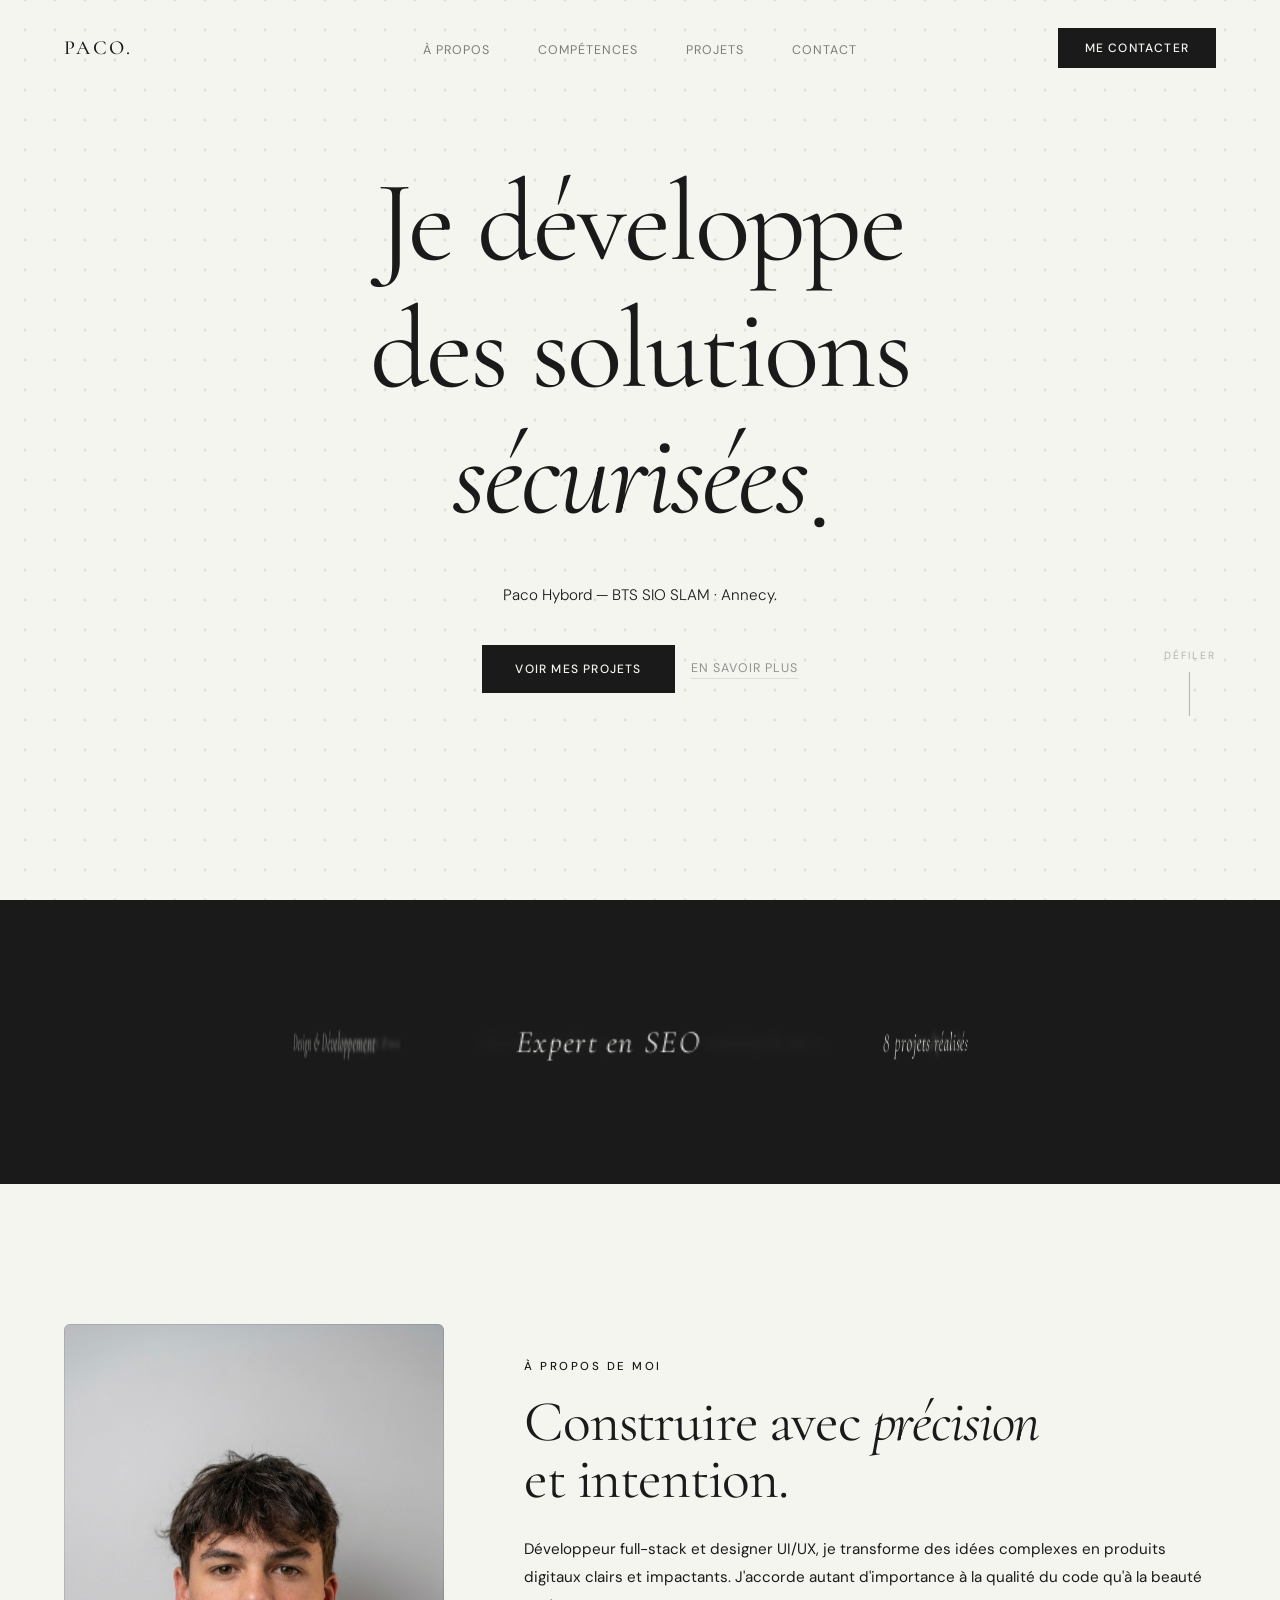
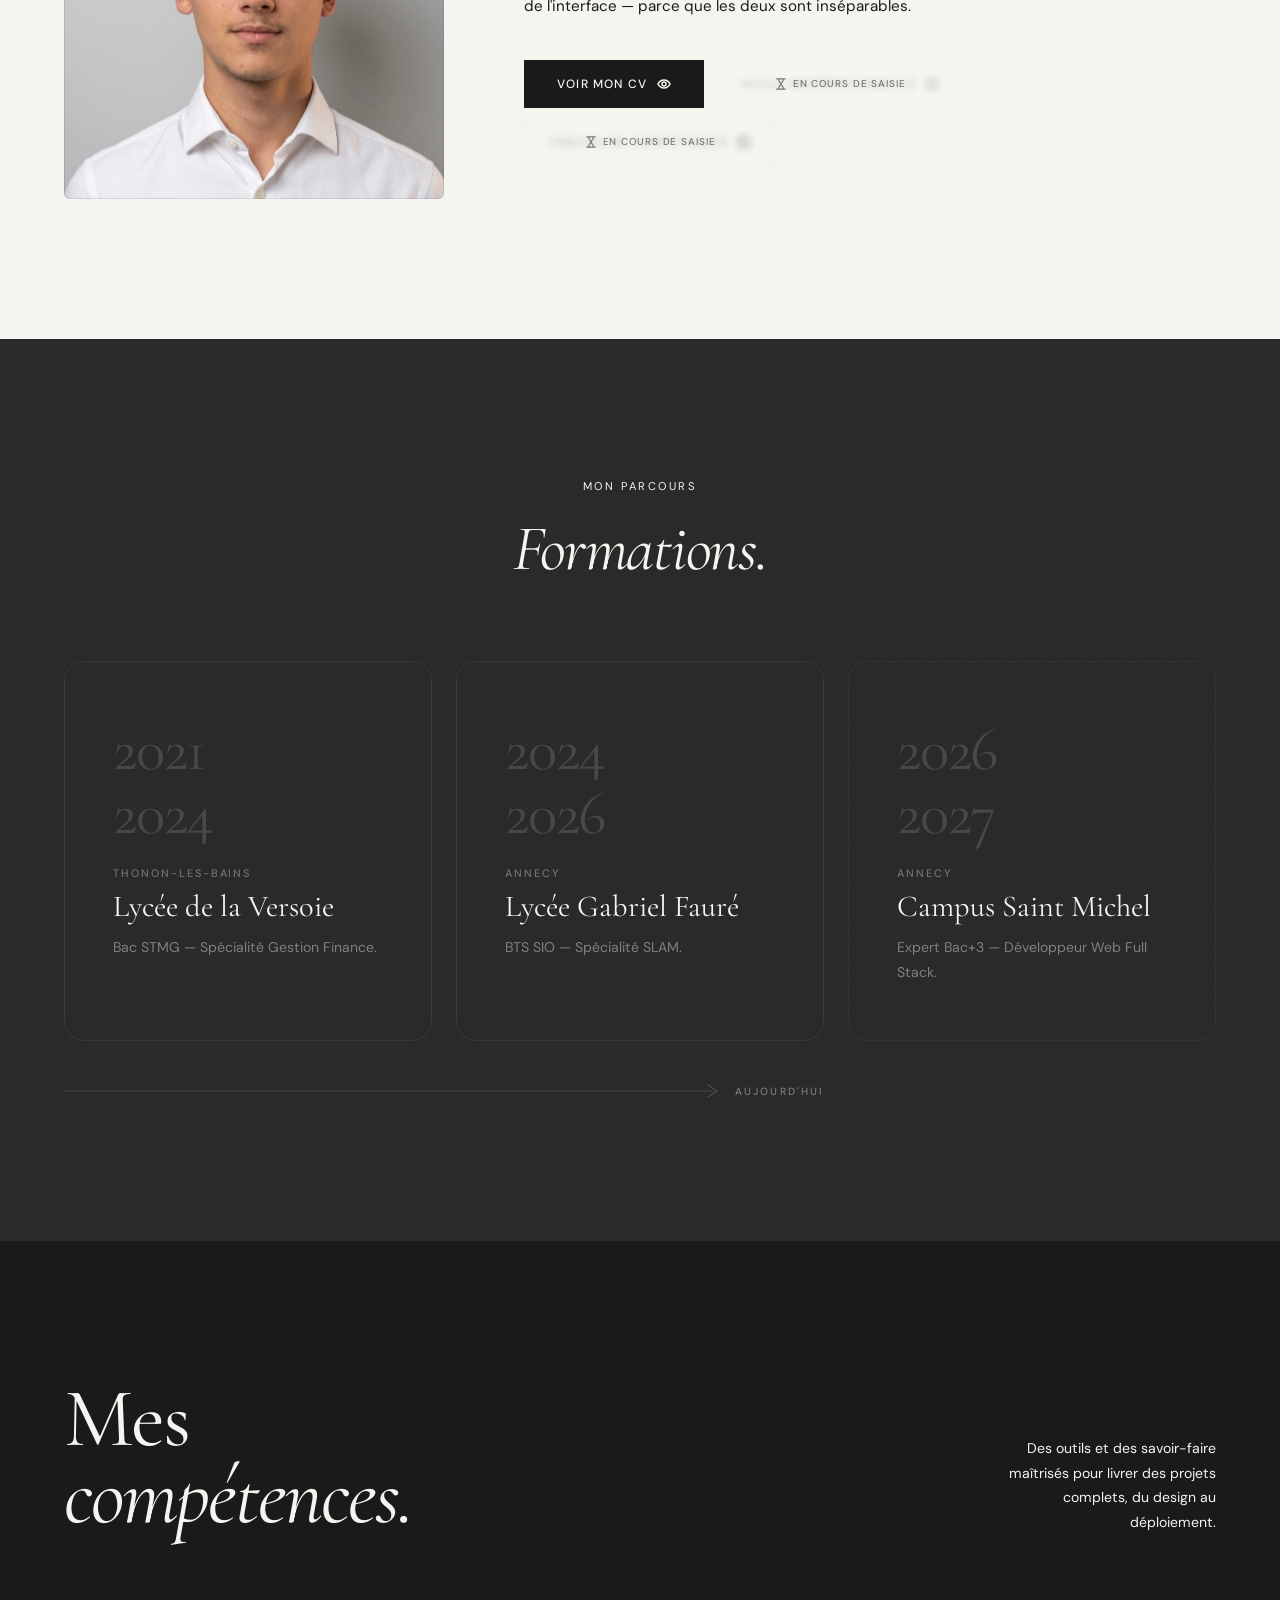
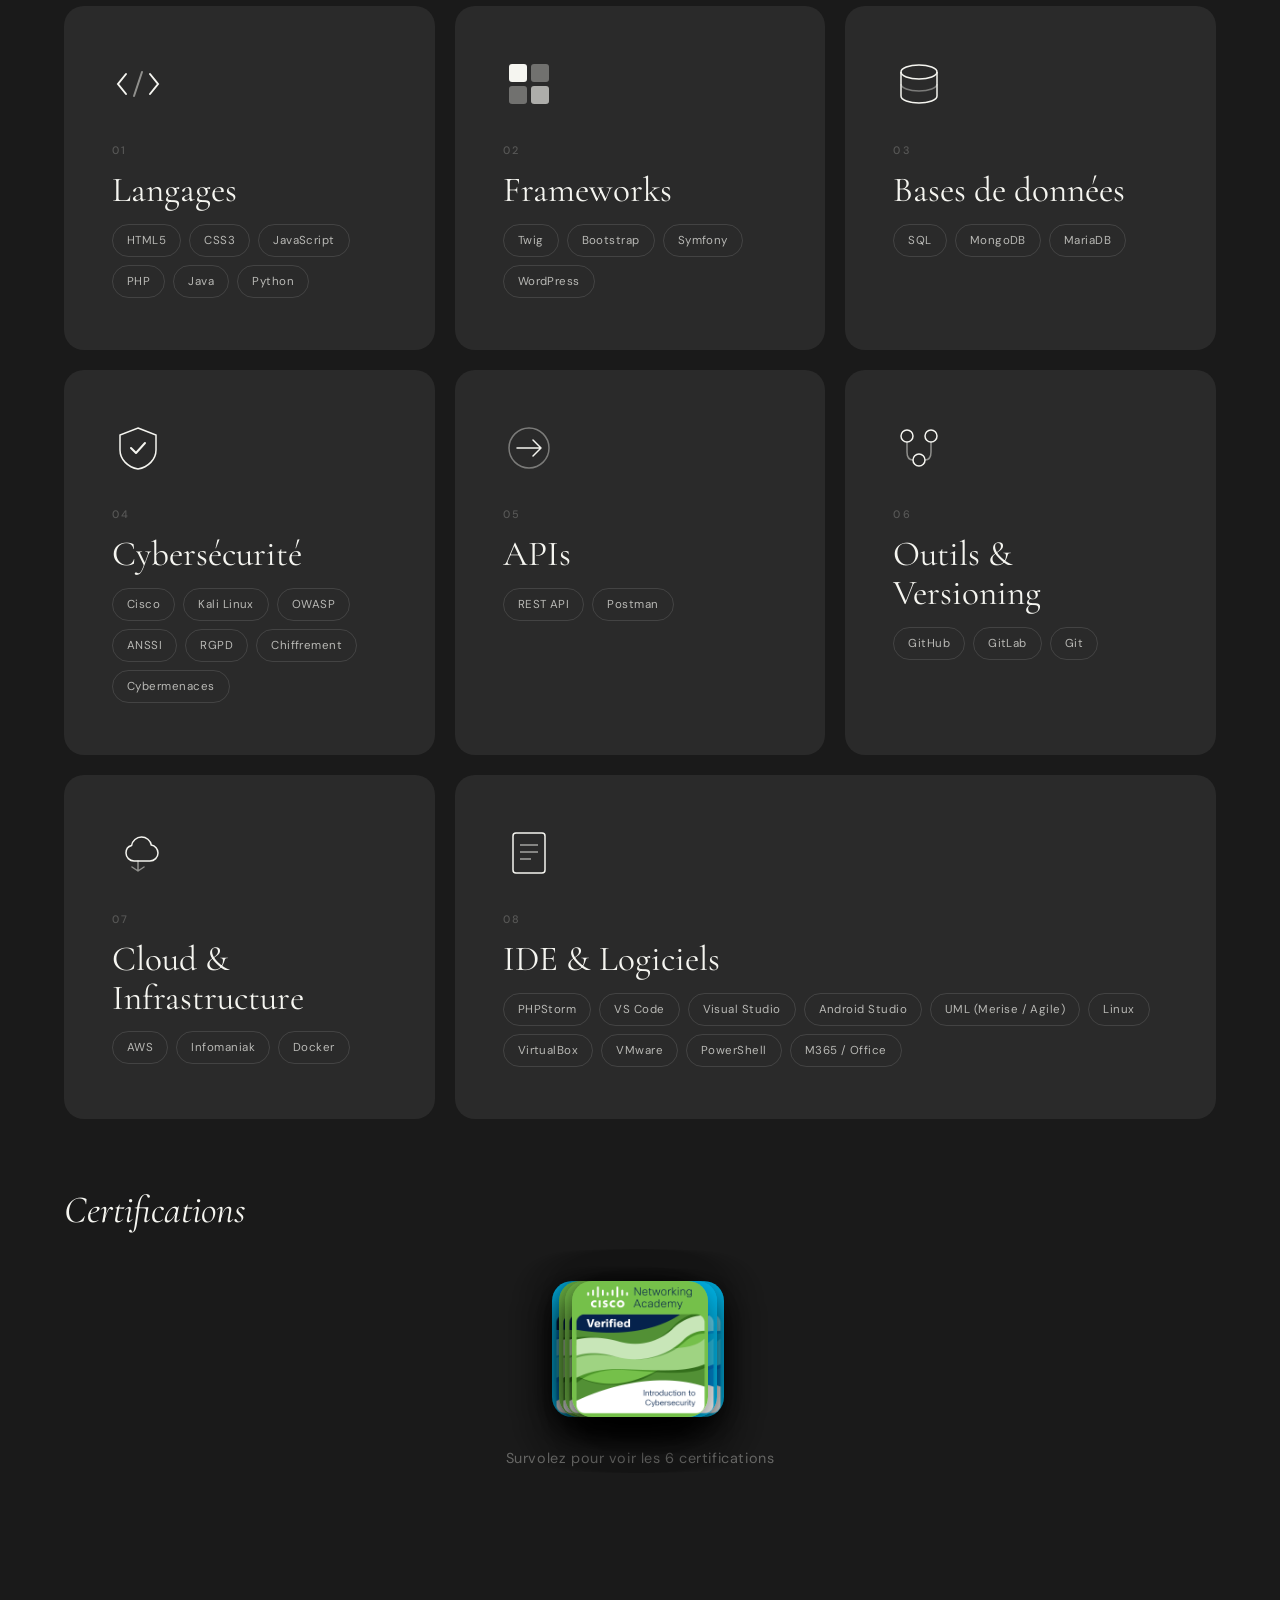
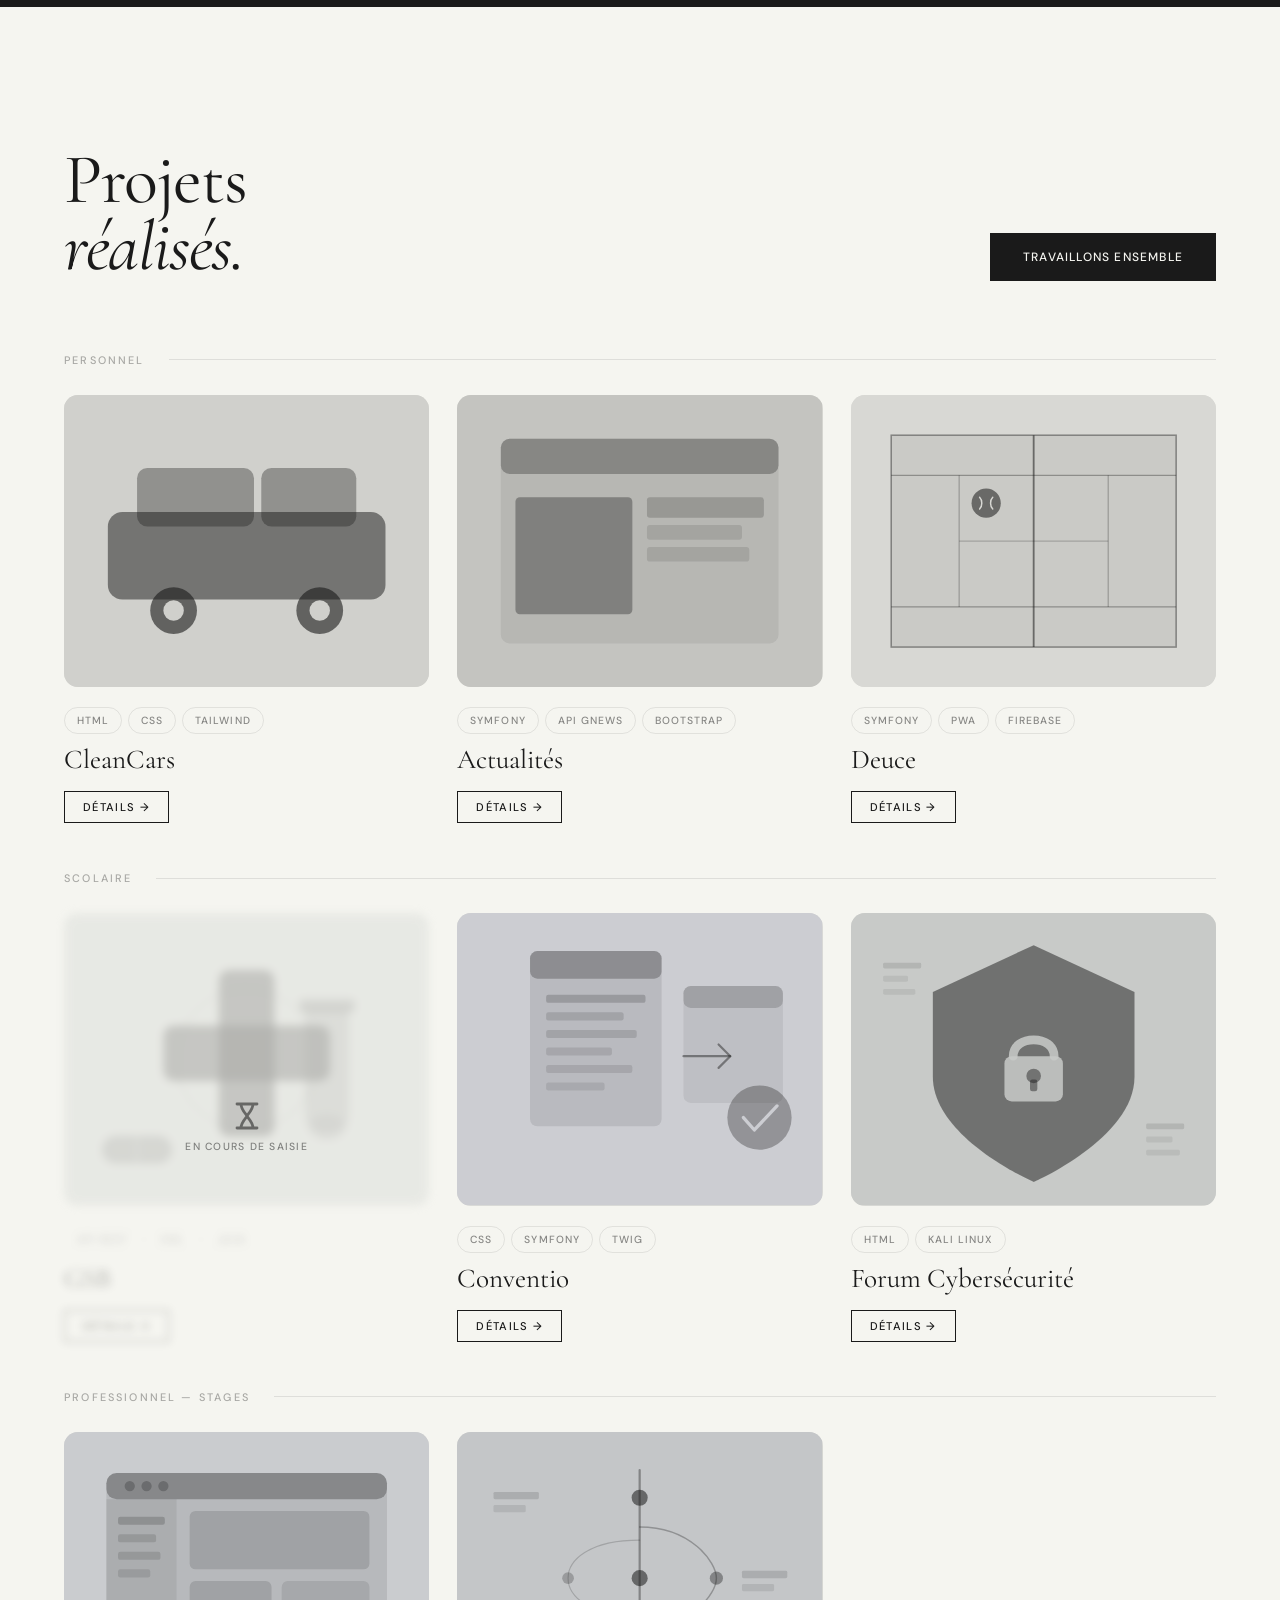
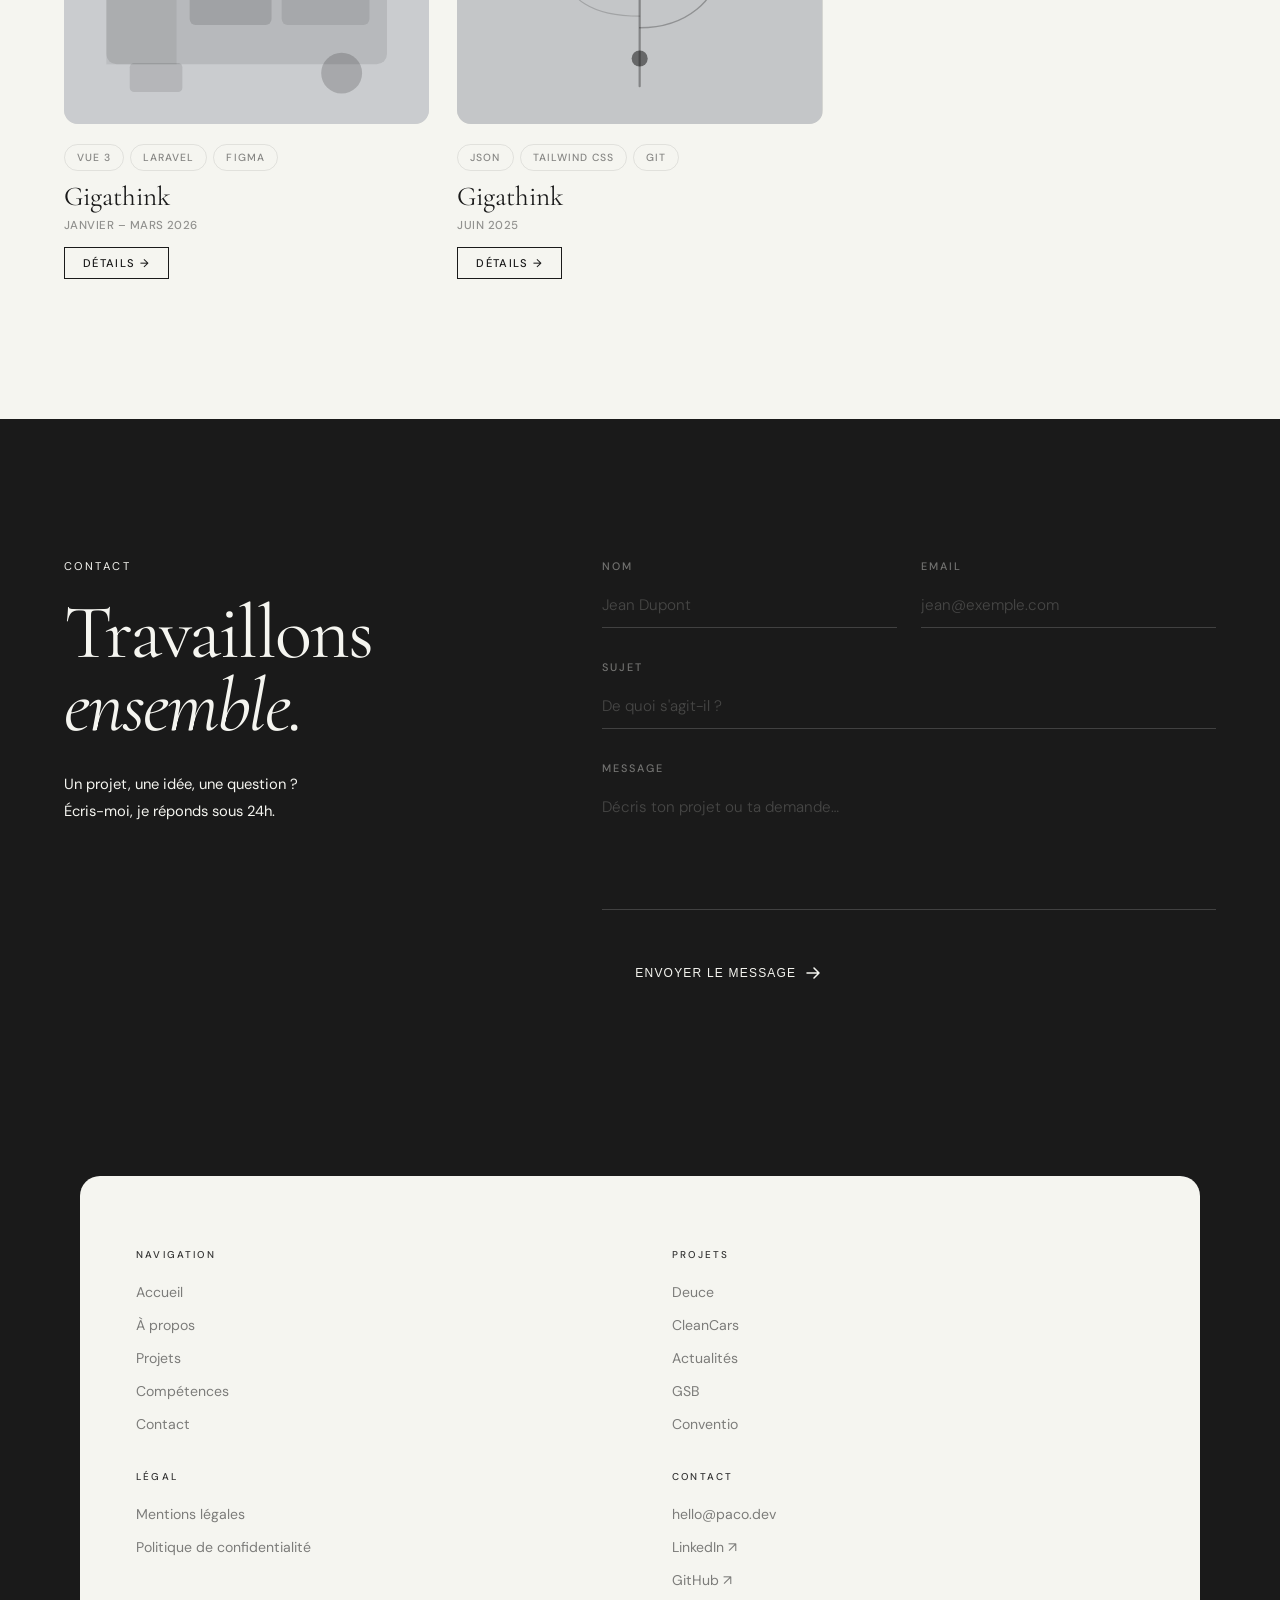
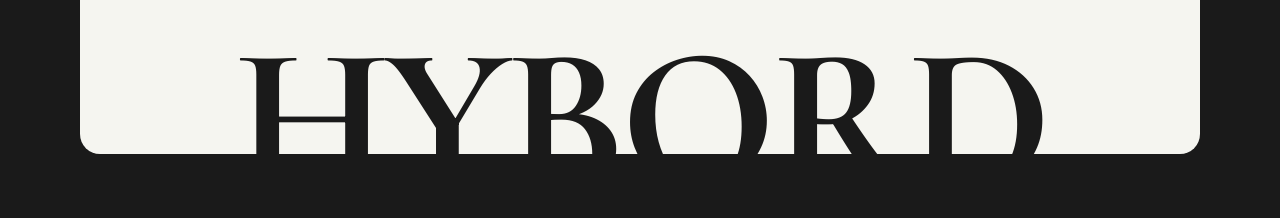
==== commit 11ba2271: "Favicon : photo de profil en icône de navigation Co-Authored-By: Claude Sonnet 4.6 <noreply@anthropi" ====
--- a/index.html
+++ b/index.html
@@ -11,6 +11,11 @@
   <meta name="author" content="Paco Hybord" />
   <meta name="robots" content="index, follow, max-snippet:-1, max-image-preview:large, max-video-preview:-1" />
   <link rel="canonical" href="https://pacohybord.sbs/" />
+
+  <!-- ─── Favicon ──────────────────────────────────── -->
+  <link rel="icon" type="image/png" sizes="32x32" href="favicon-32.png" />
+  <link rel="icon" type="image/png" sizes="16x16" href="favicon-16.png" />
+  <link rel="shortcut icon" href="favicon-32.png" />
 
   <!-- ─── Géolocalisation ───────────────────────── -->
   <meta name="geo.region" content="FR-ARA" />
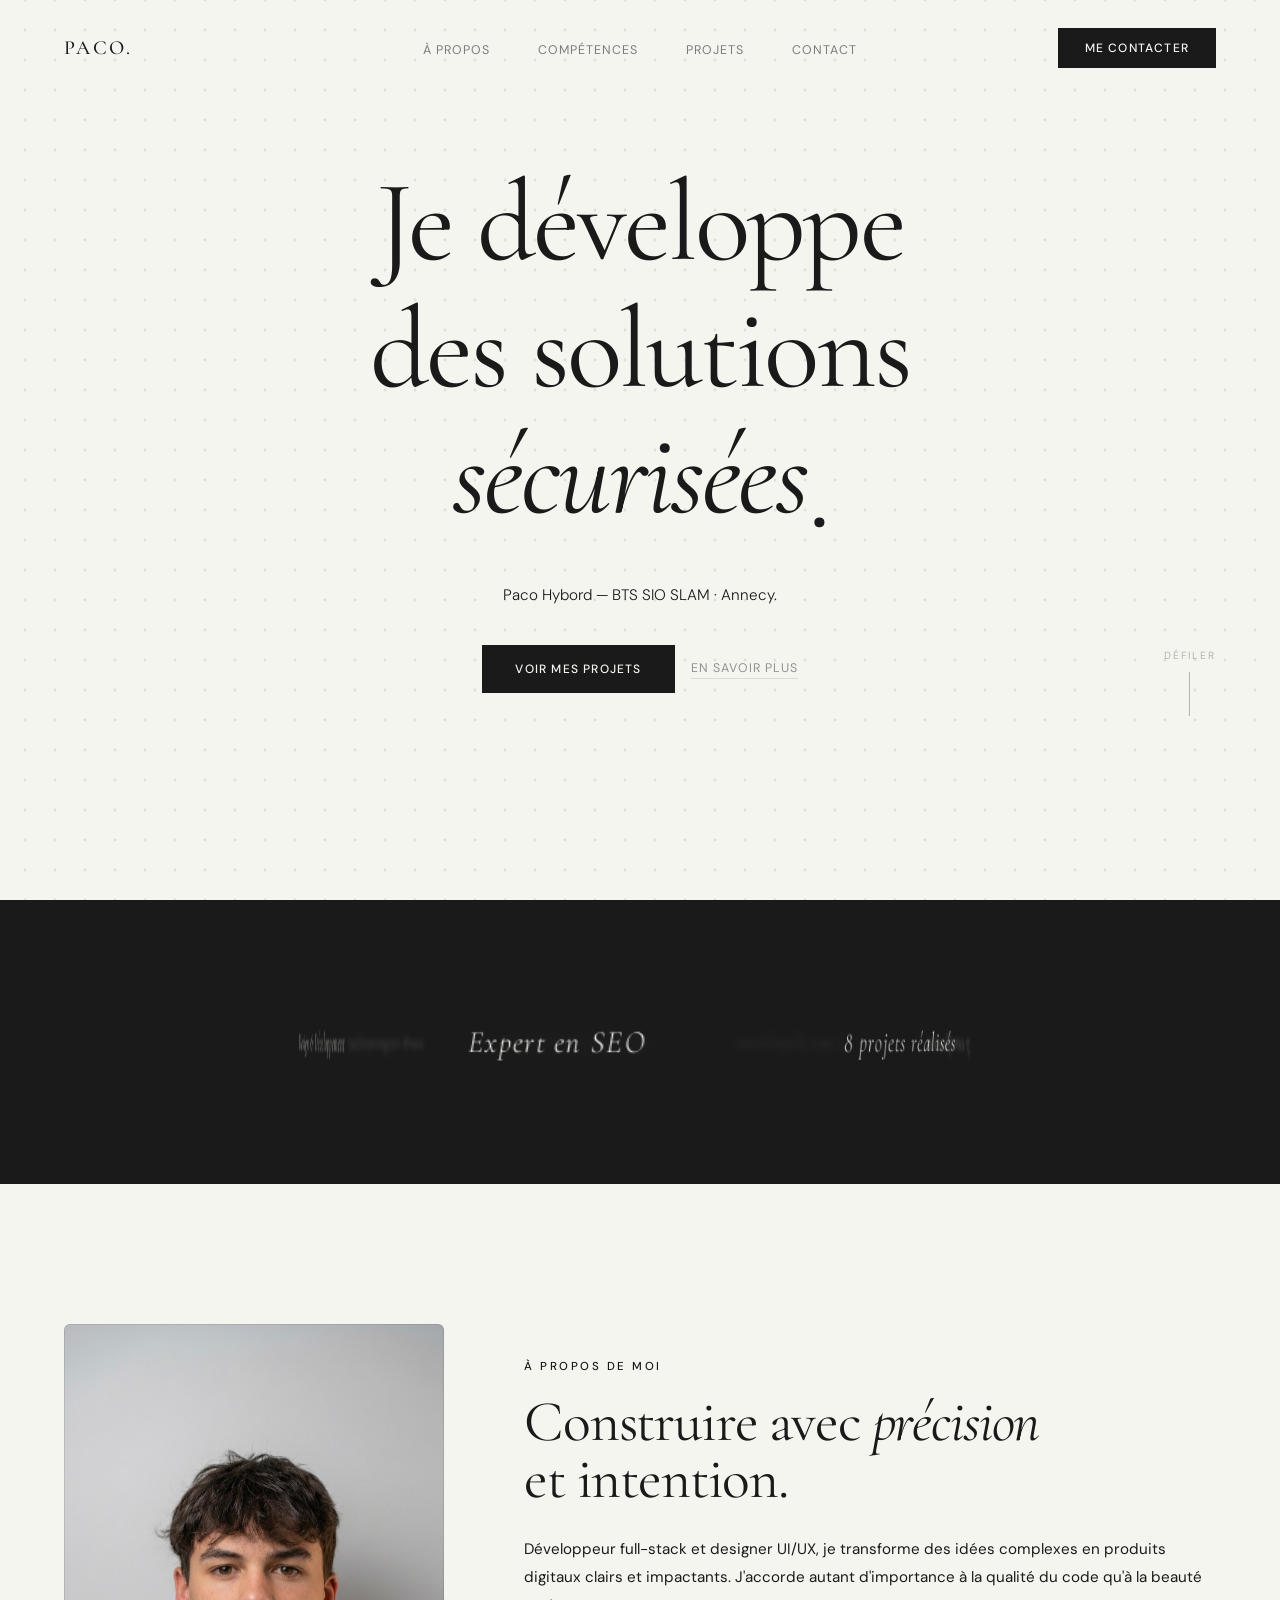
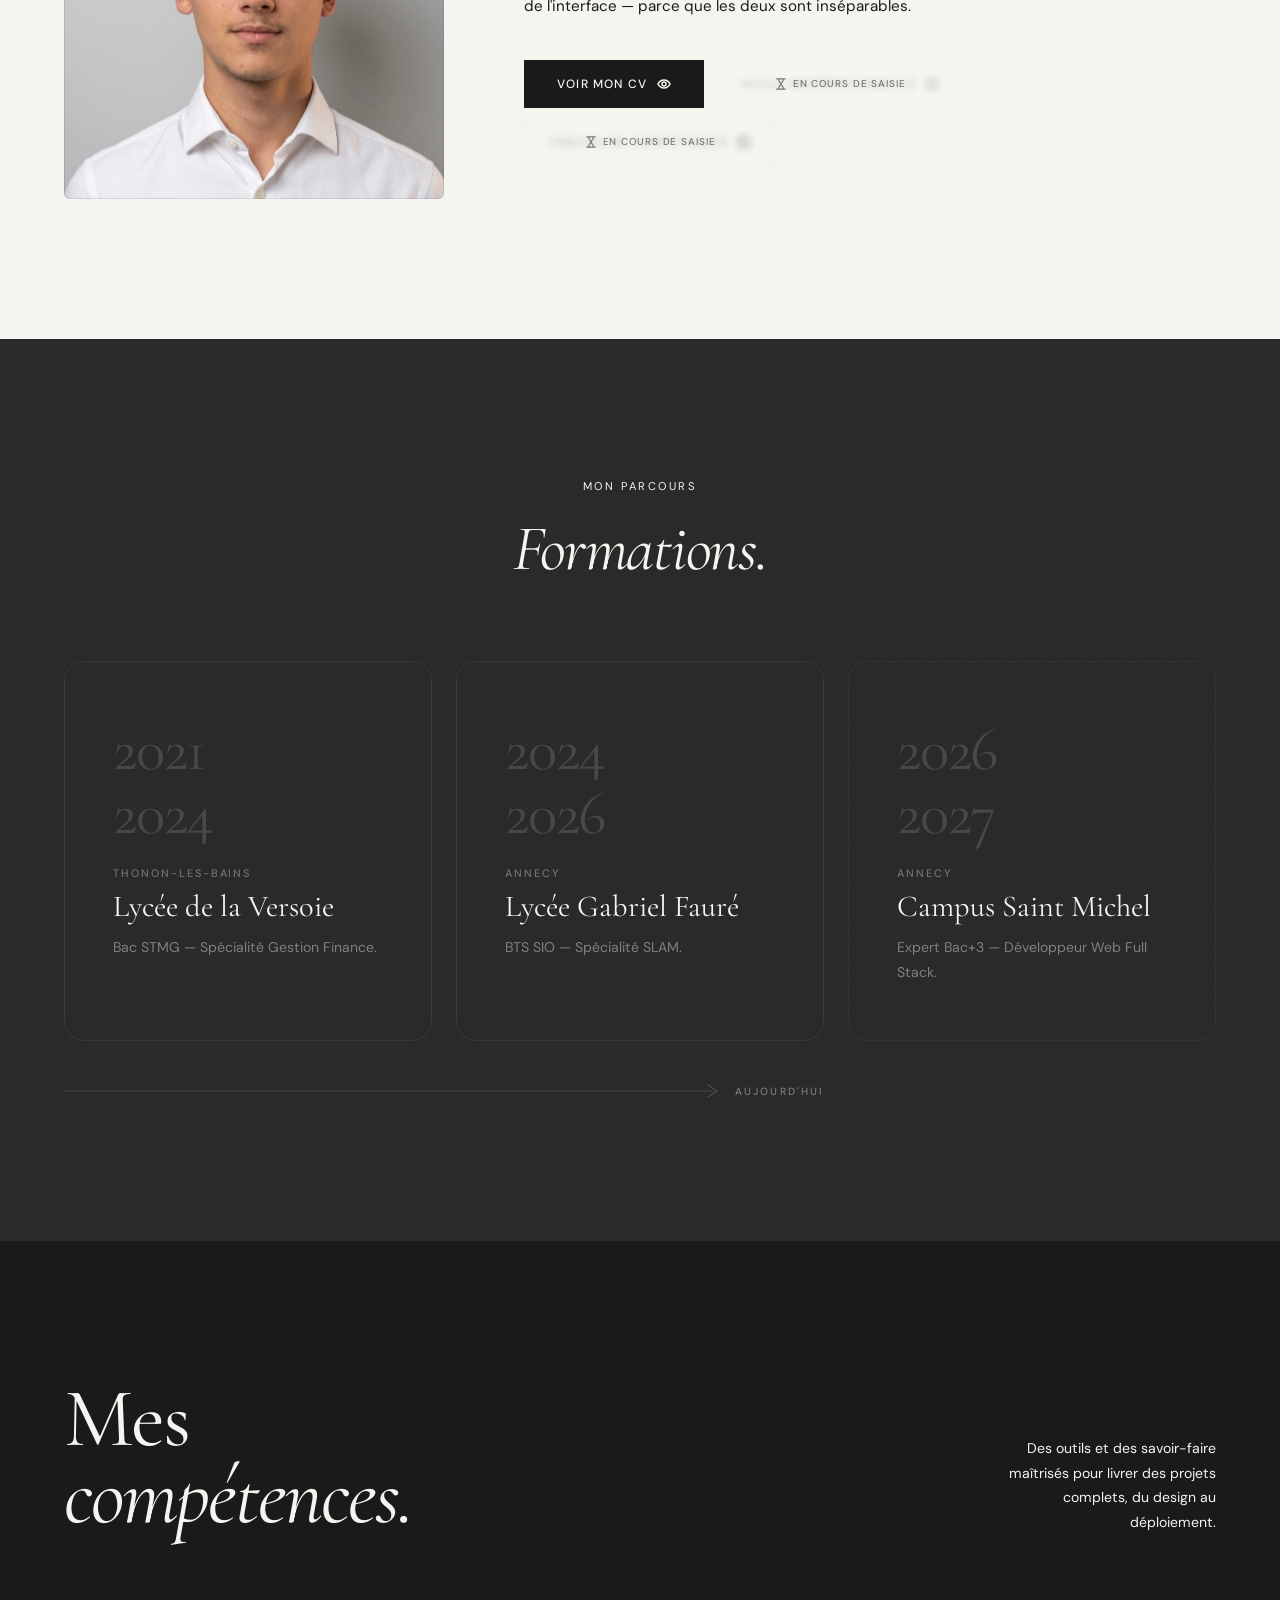
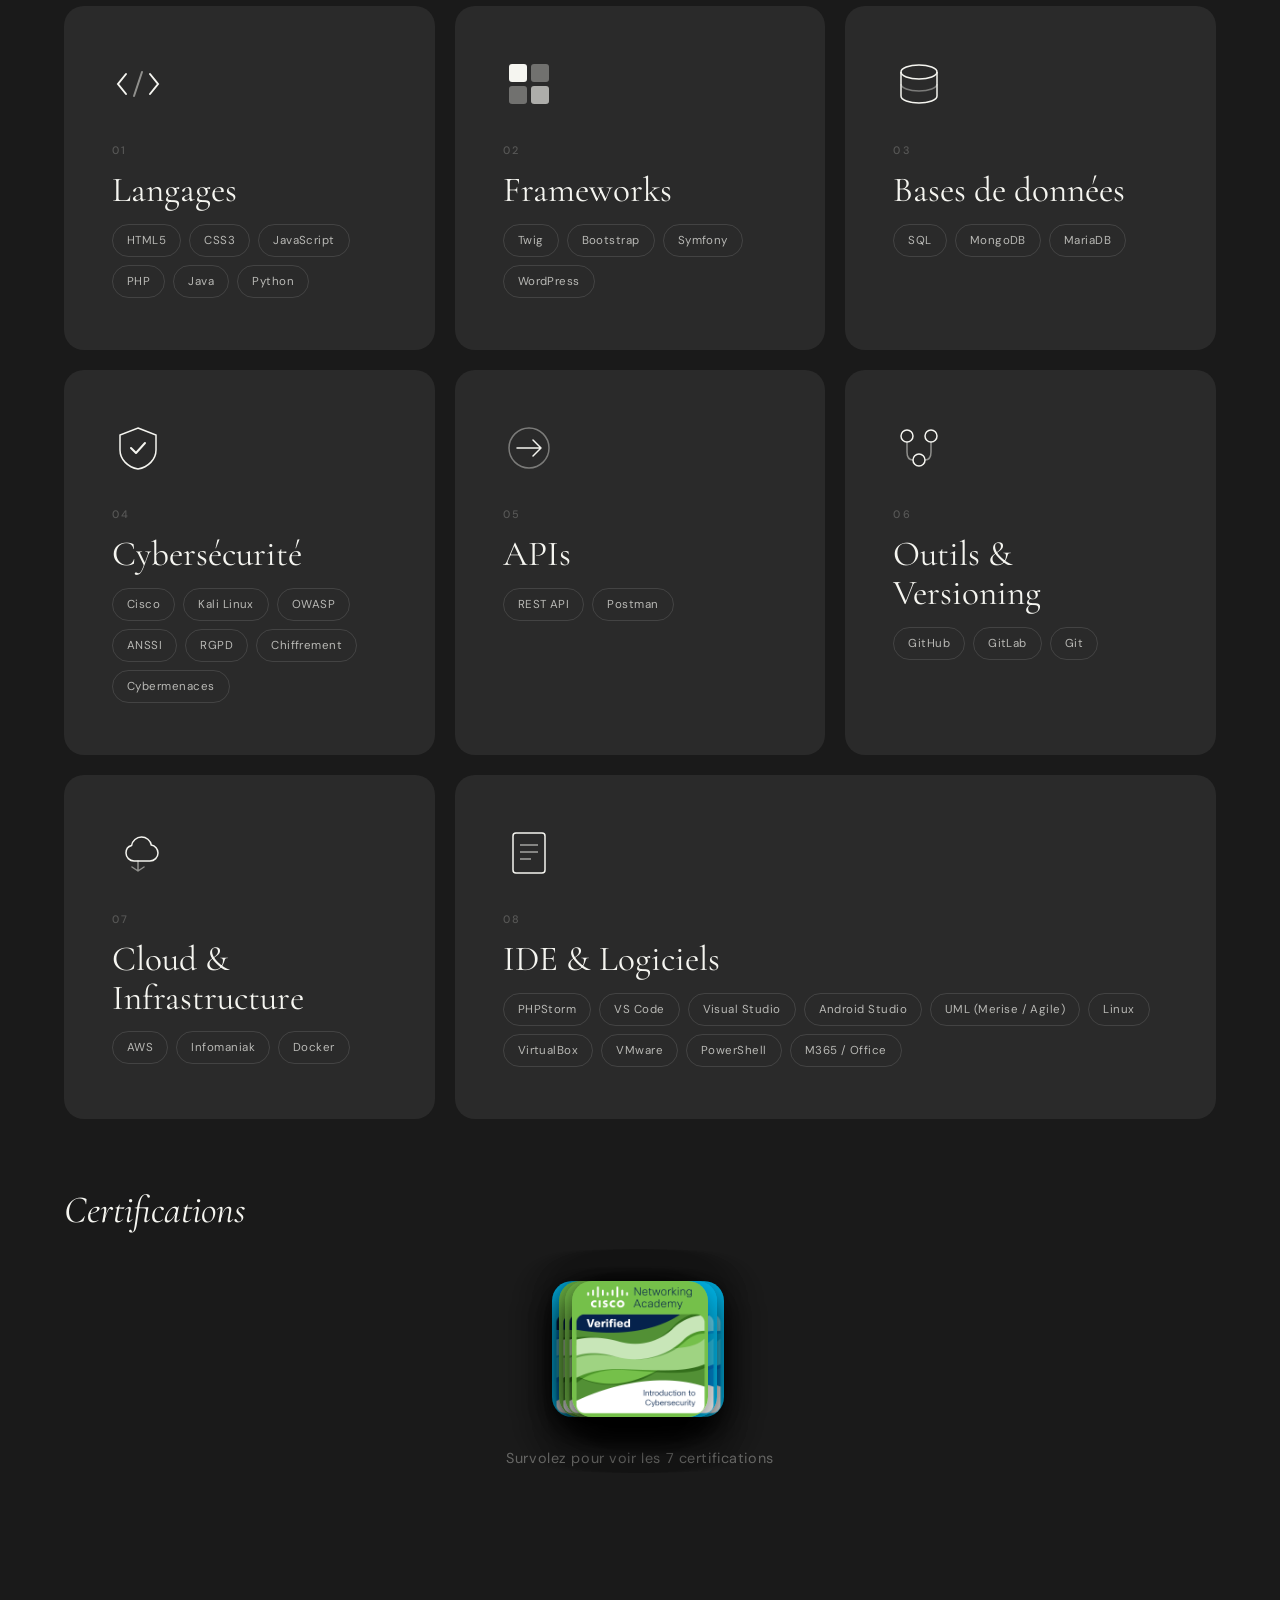
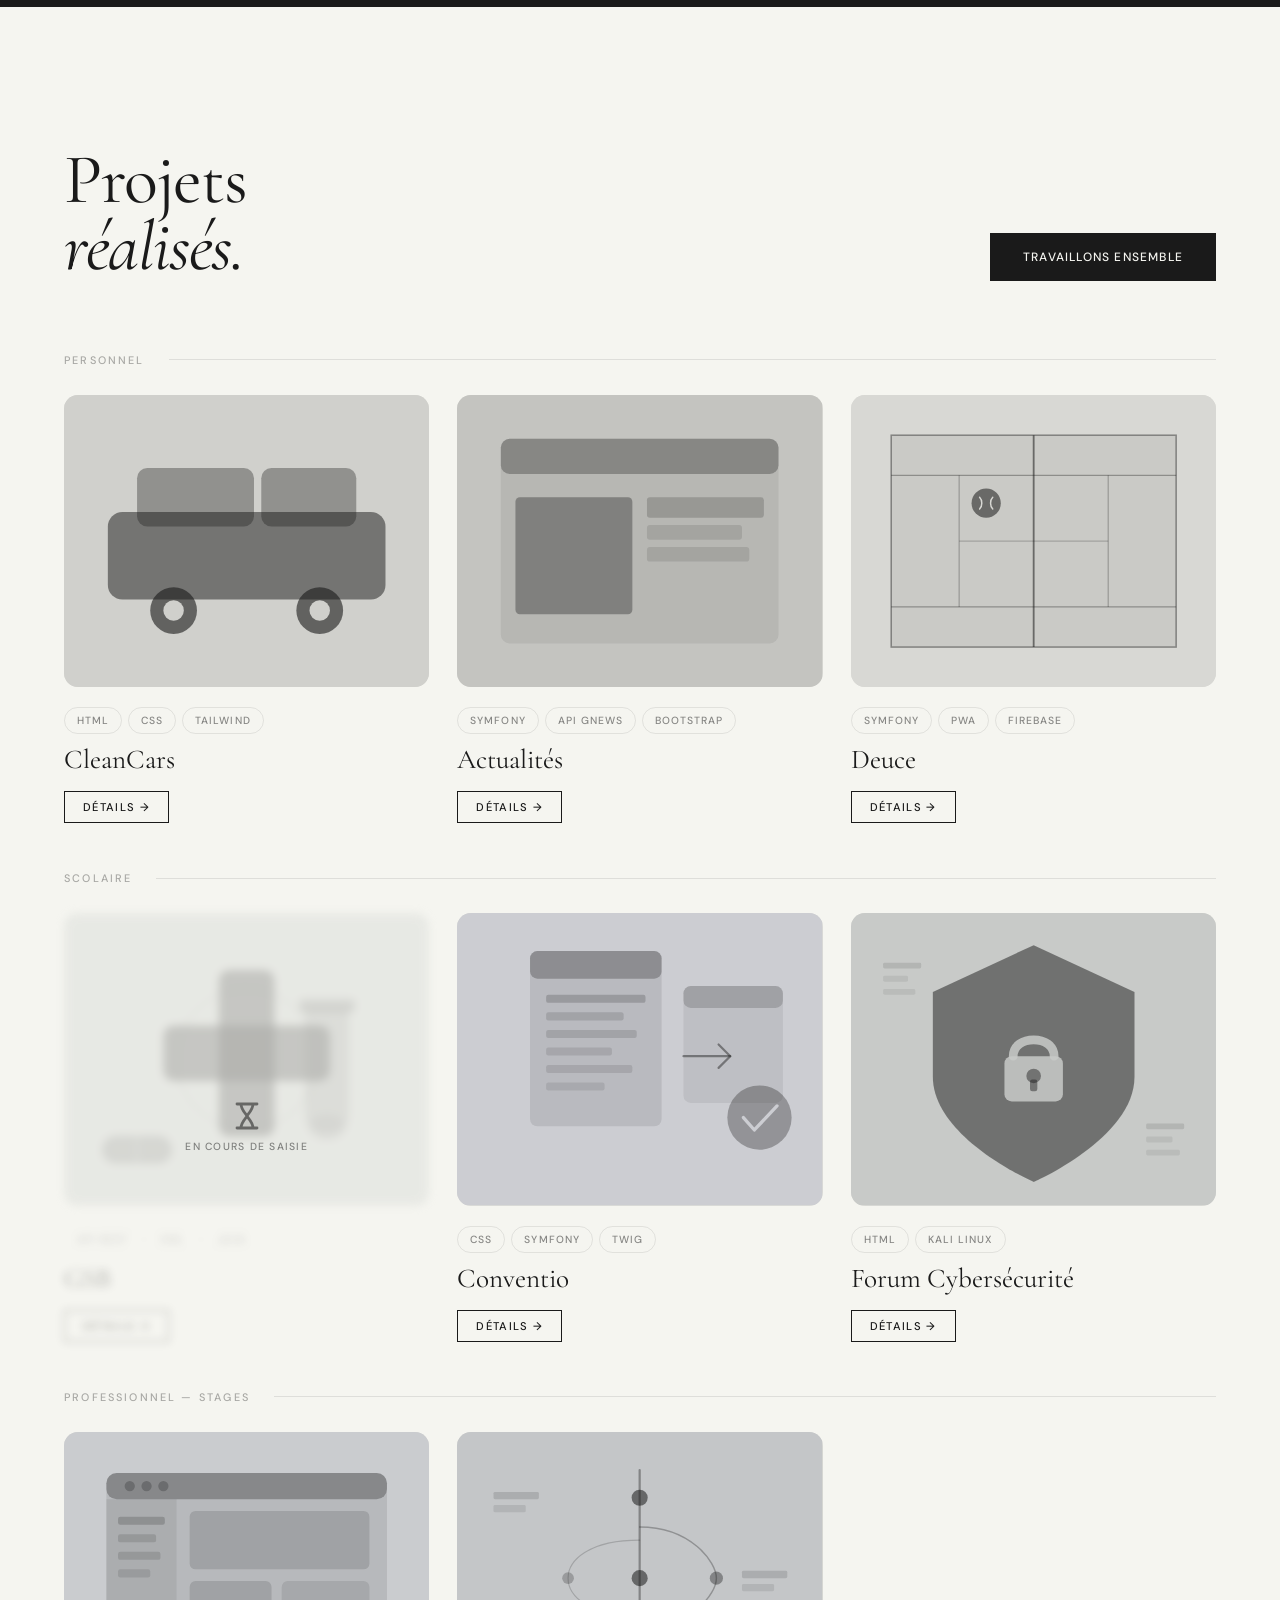
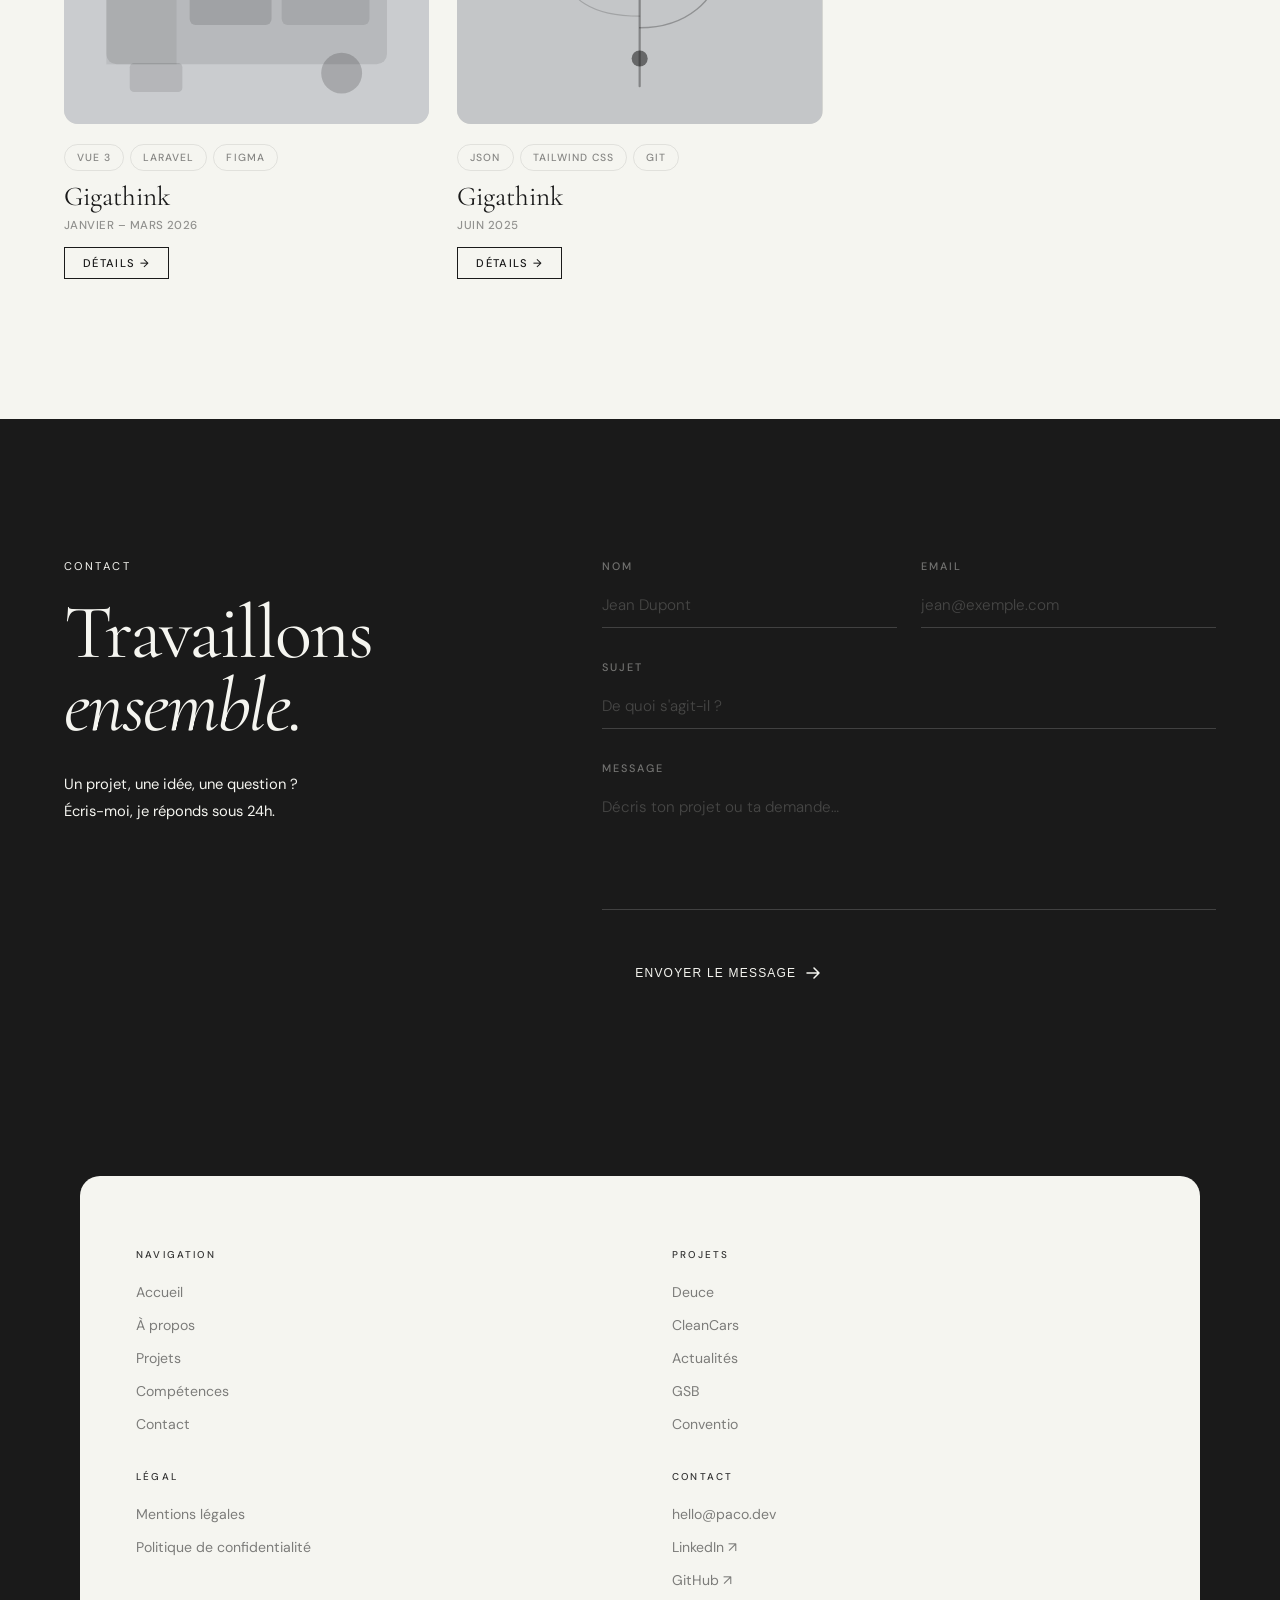
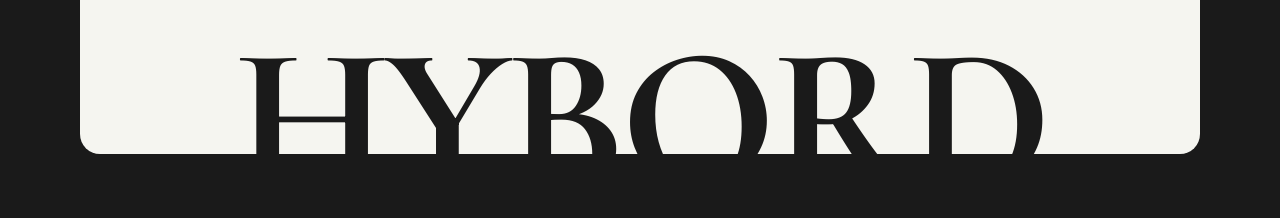
==== commit cd0bac85: "Favicon : utilise P.png comme icône principale + apple-touch-icon iOS Co-Authored-By: Claude Sonnet " ====
--- a/index.html
+++ b/index.html
@@ -13,9 +13,8 @@
   <link rel="canonical" href="https://pacohybord.sbs/" />
 
   <!-- ─── Favicon ──────────────────────────────────── -->
-  <link rel="icon" type="image/png" sizes="32x32" href="favicon-32.png" />
-  <link rel="icon" type="image/png" sizes="16x16" href="favicon-16.png" />
-  <link rel="shortcut icon" href="favicon-32.png" />
+  <link rel="icon" type="image/png" href="P.png" />
+  <link rel="apple-touch-icon" href="P.png" />
 
   <!-- ─── Géolocalisation ───────────────────────── -->
   <meta name="geo.region" content="FR-ARA" />
@@ -178,7 +177,7 @@
   <div class="wheel-scene">
     <div class="wheel">
       <div class="wheel-item">8 projets réalisés</div>
-      <div class="wheel-item">6 certifications</div>
+      <div class="wheel-item">7 certifications</div>
       <div class="wheel-item">2 ans d'expérience</div>
       <div class="wheel-item">+15 technos maîtrisées</div>
       <div class="wheel-item">100% responsive</div>
@@ -458,8 +457,9 @@
         <div class="cert-badge"><img src="img/badges/introIA.png" alt="Introduction à l'IA" /></div>
         <div class="cert-badge"><img src="img/badges/IntroDataSciences.png" alt="Introduction Data Sciences" /></div>
         <div class="cert-badge"><img src="img/badges/css.png" alt="CSS" /></div>
-      </div>
-      <p class="cert-hint">Survolez pour voir les&nbsp;6 certifications</p>
+        <div class="cert-badge"><img src="img/badges/ciscoPyhton.png" alt="Python Cisco" /></div>
+      </div>
+      <p class="cert-hint">Survolez pour voir les&nbsp;7 certifications</p>
     </div>
   </div>
 
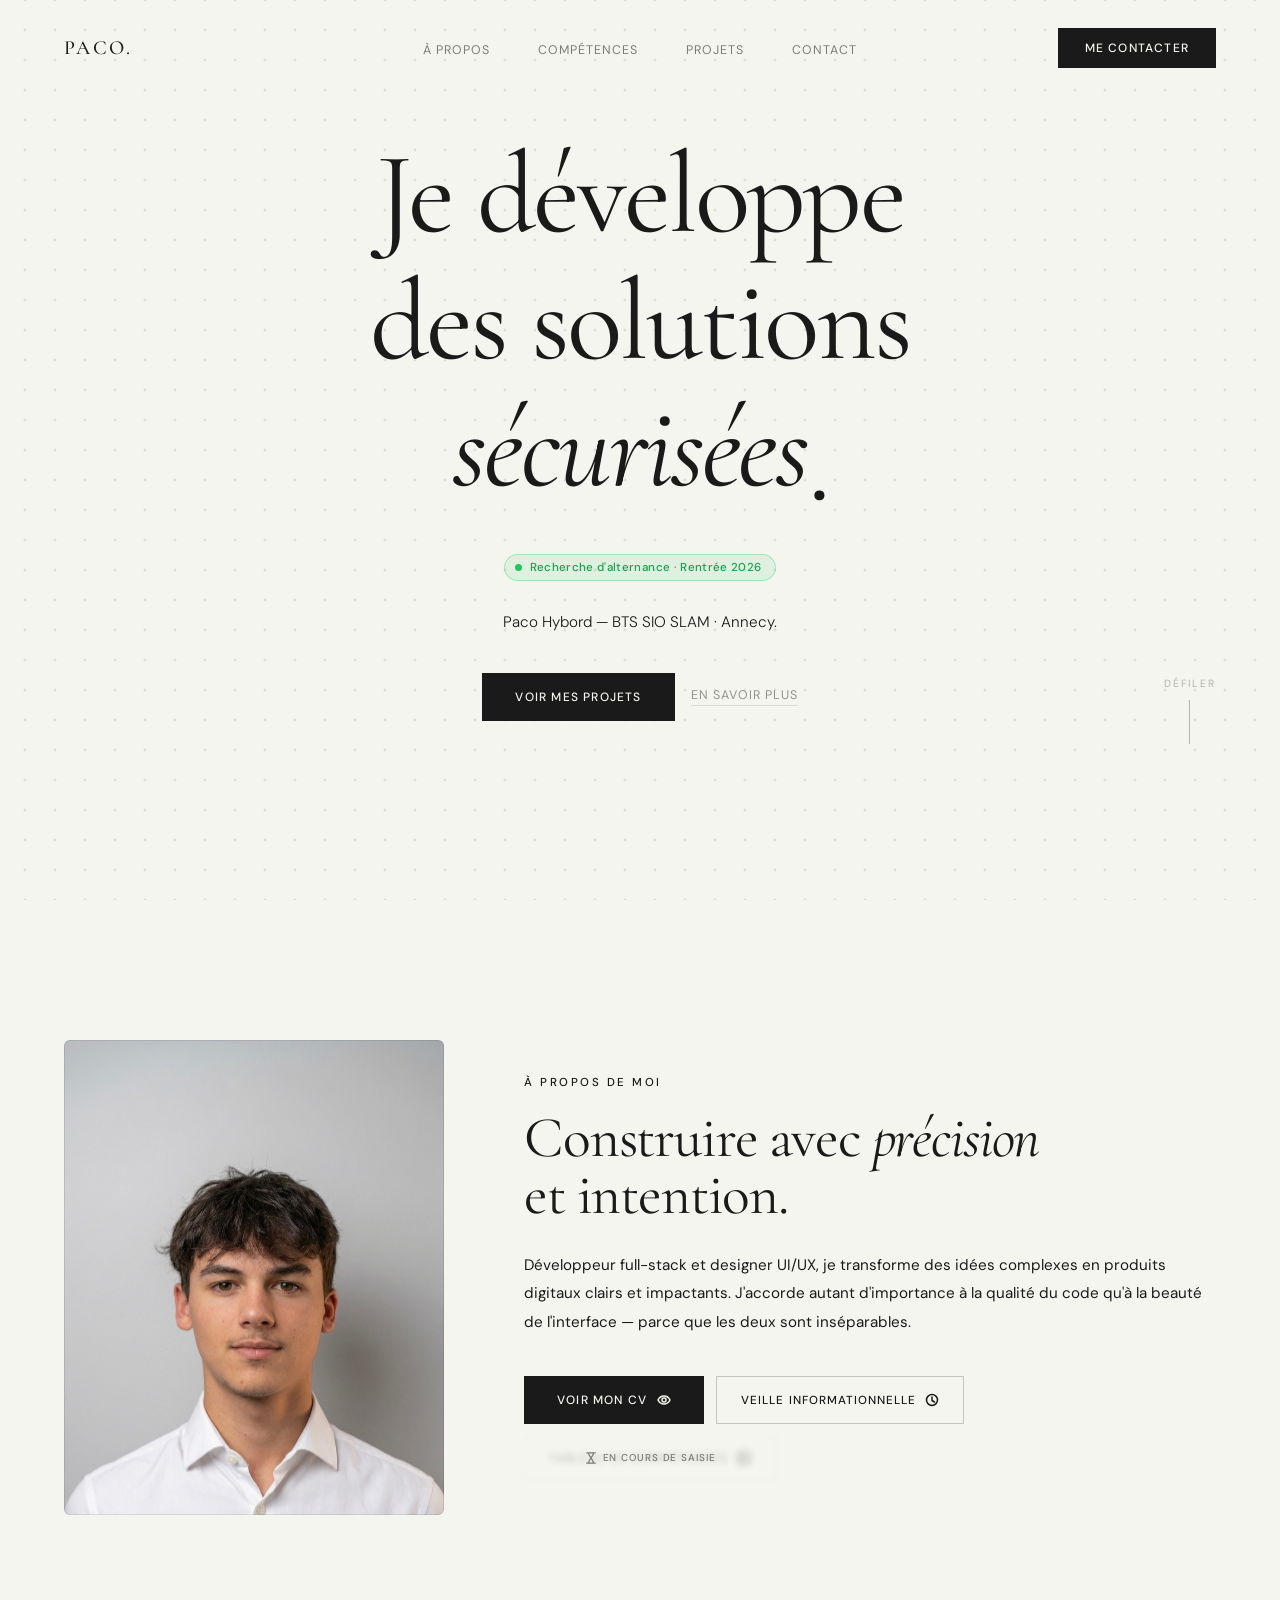
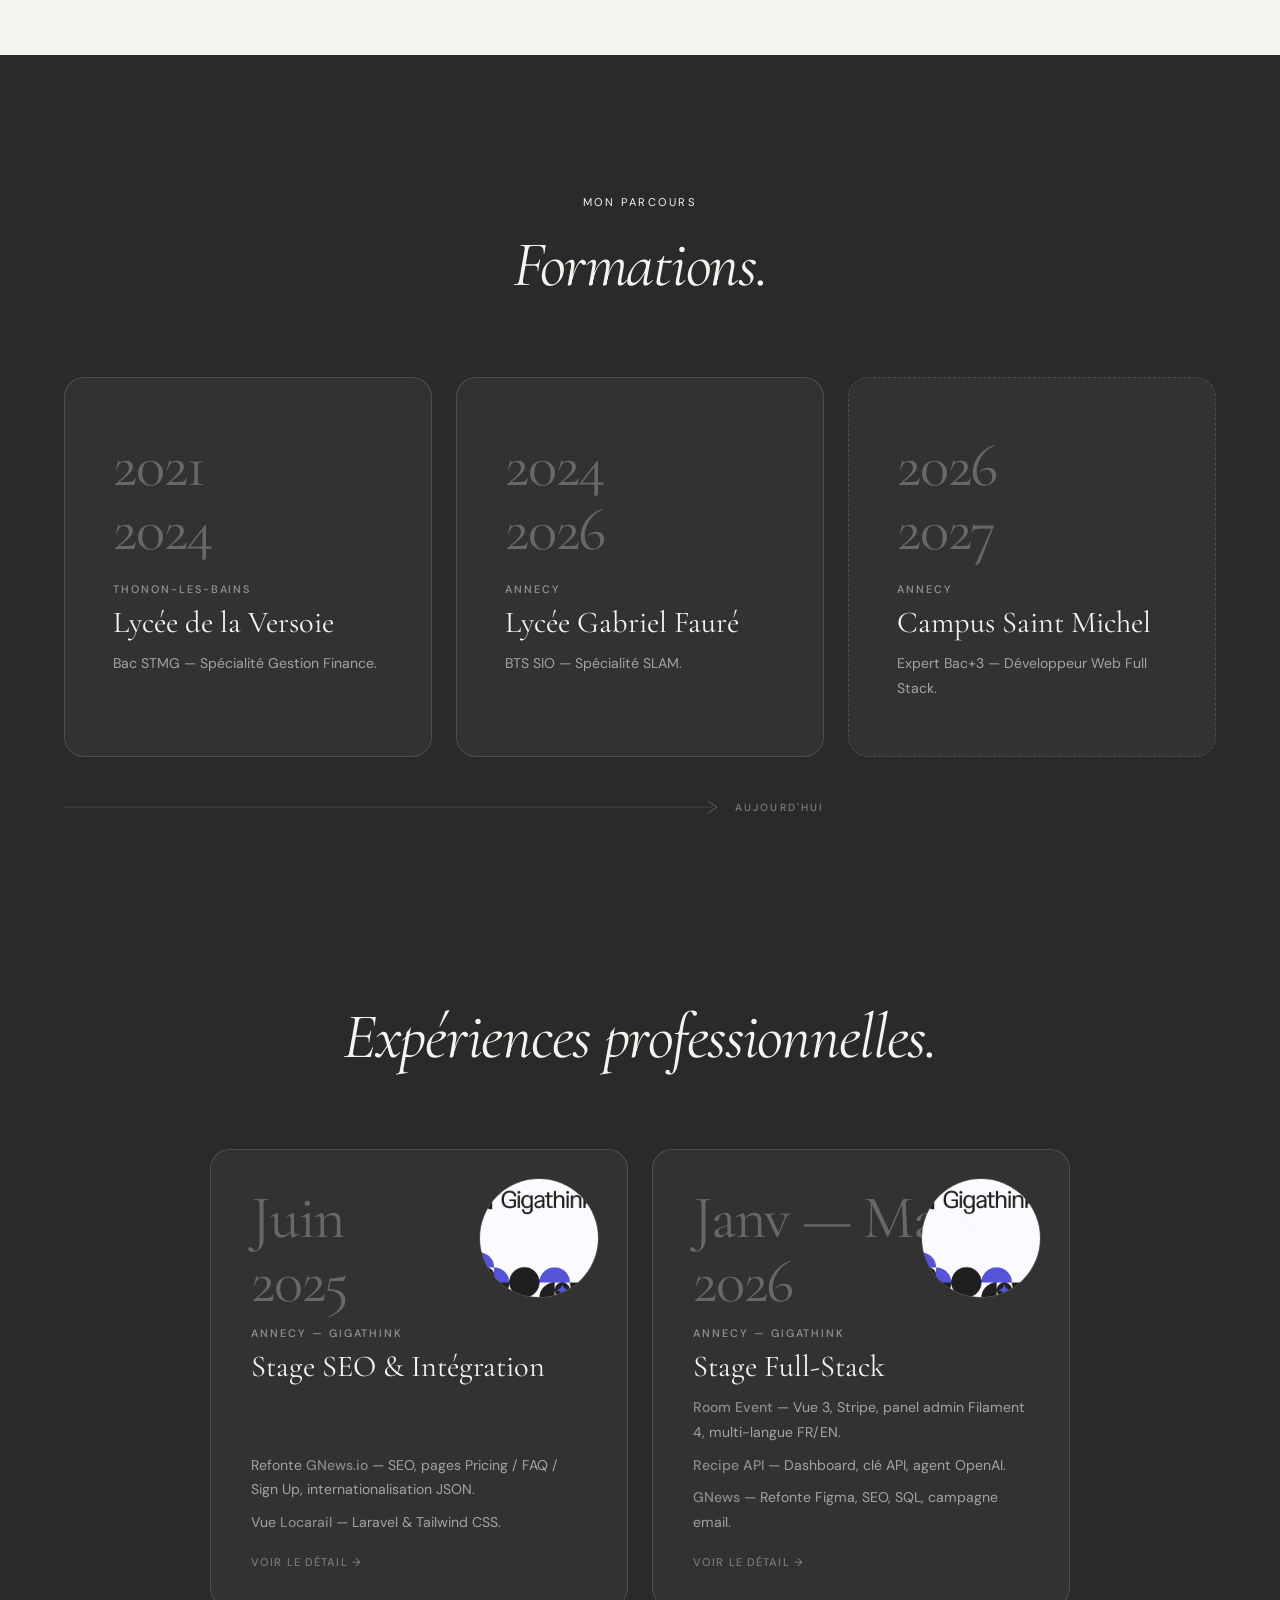
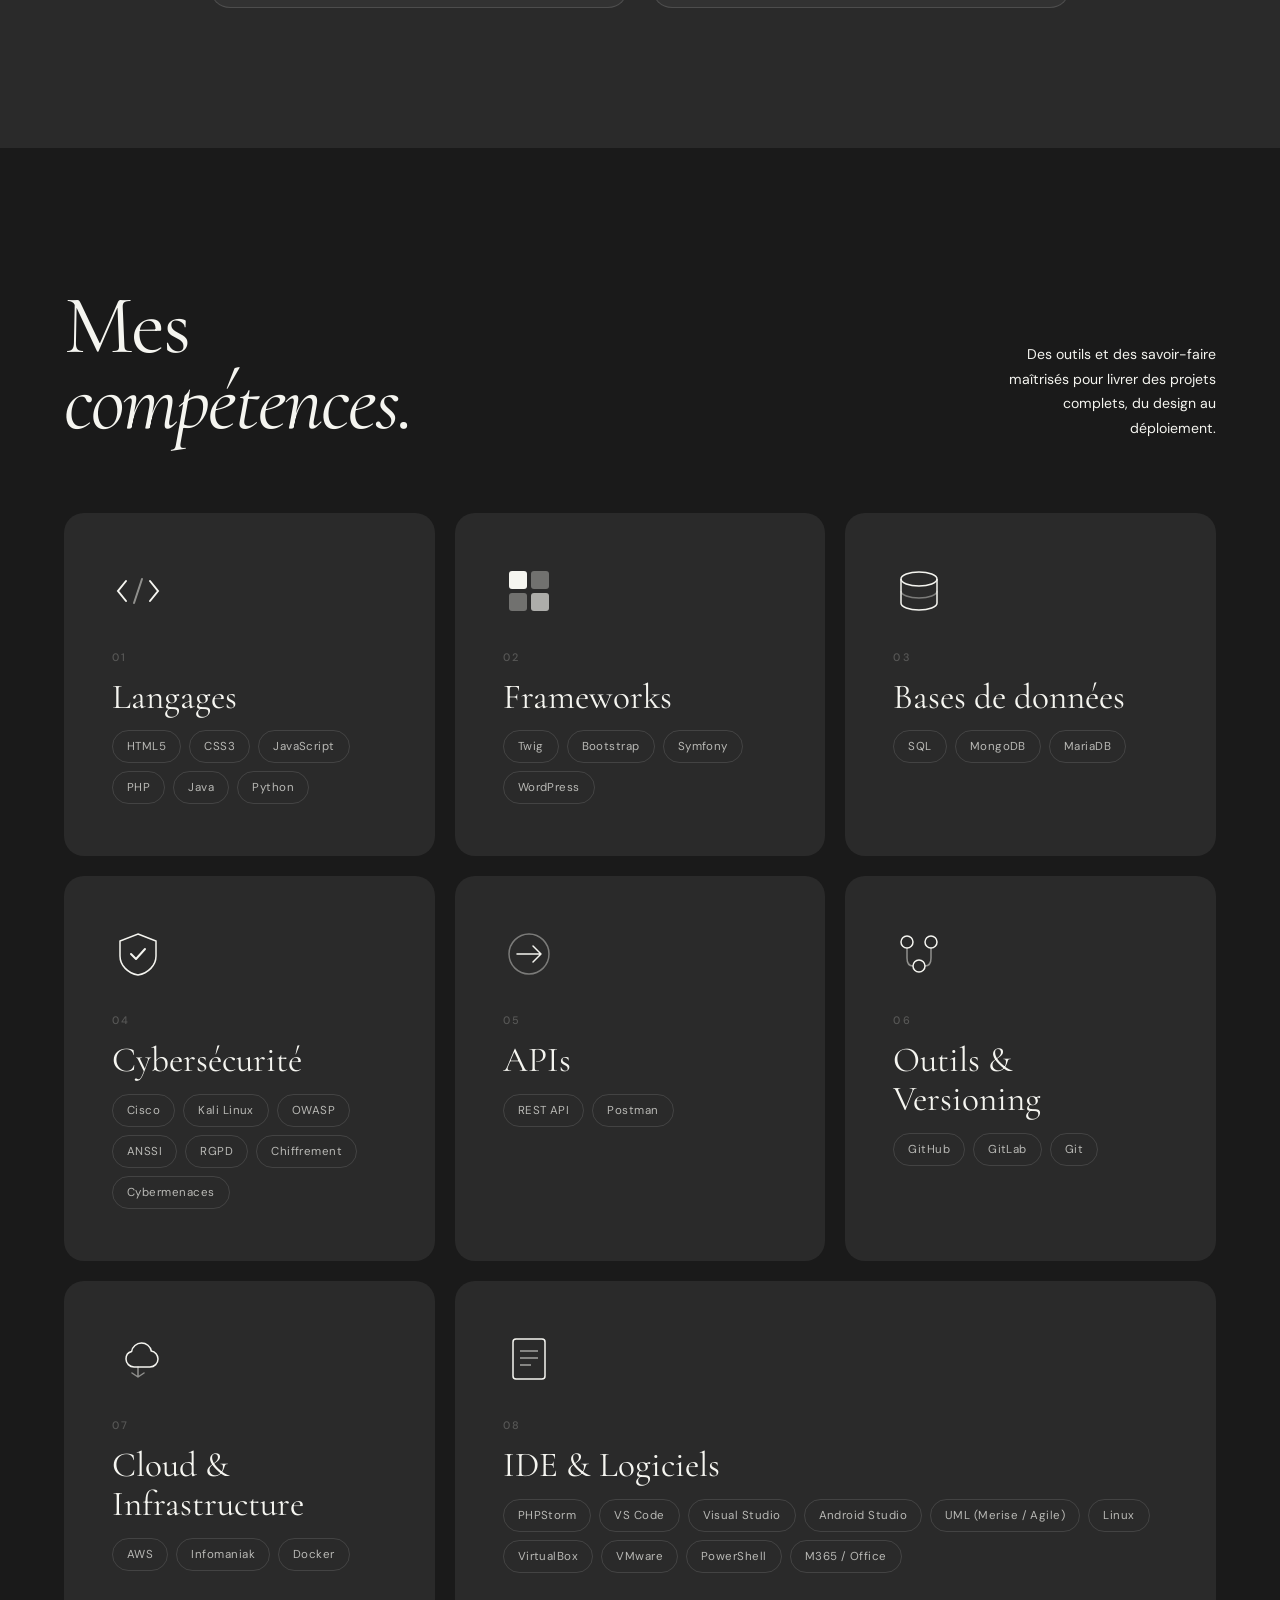
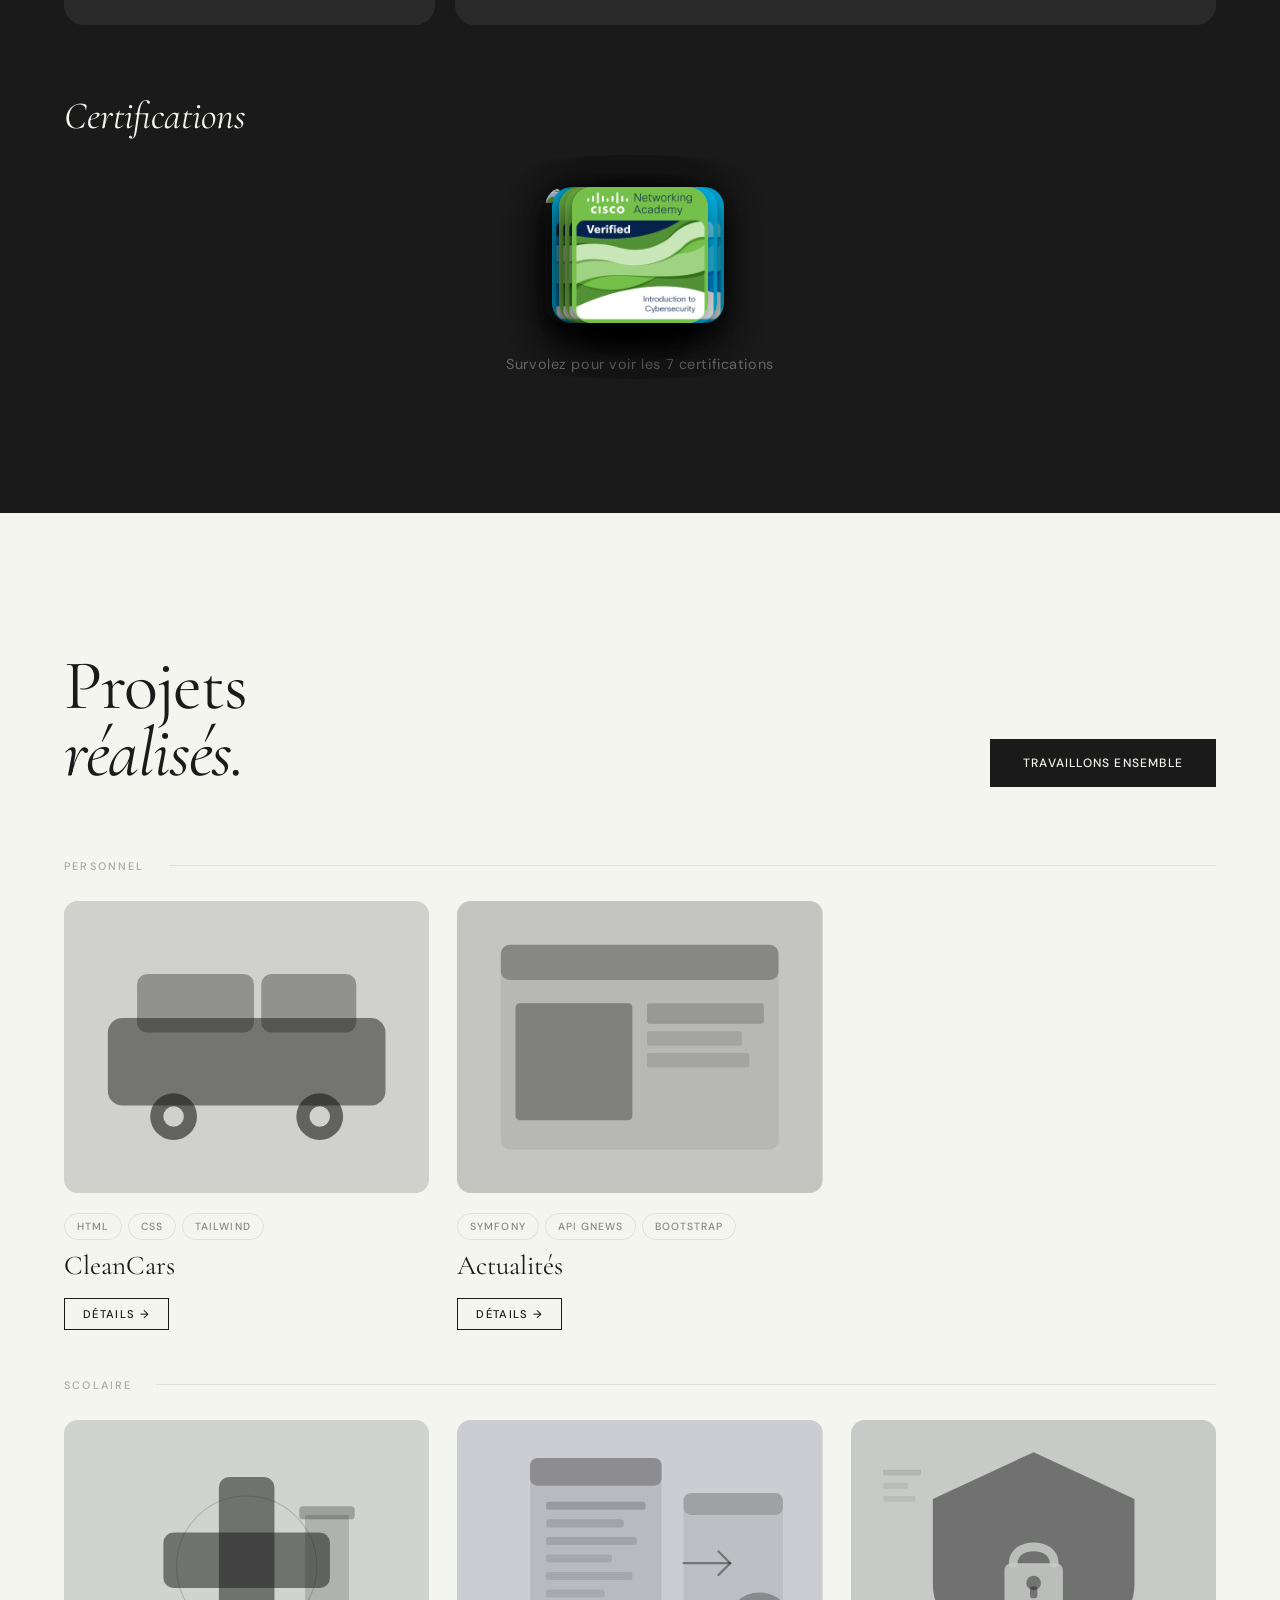
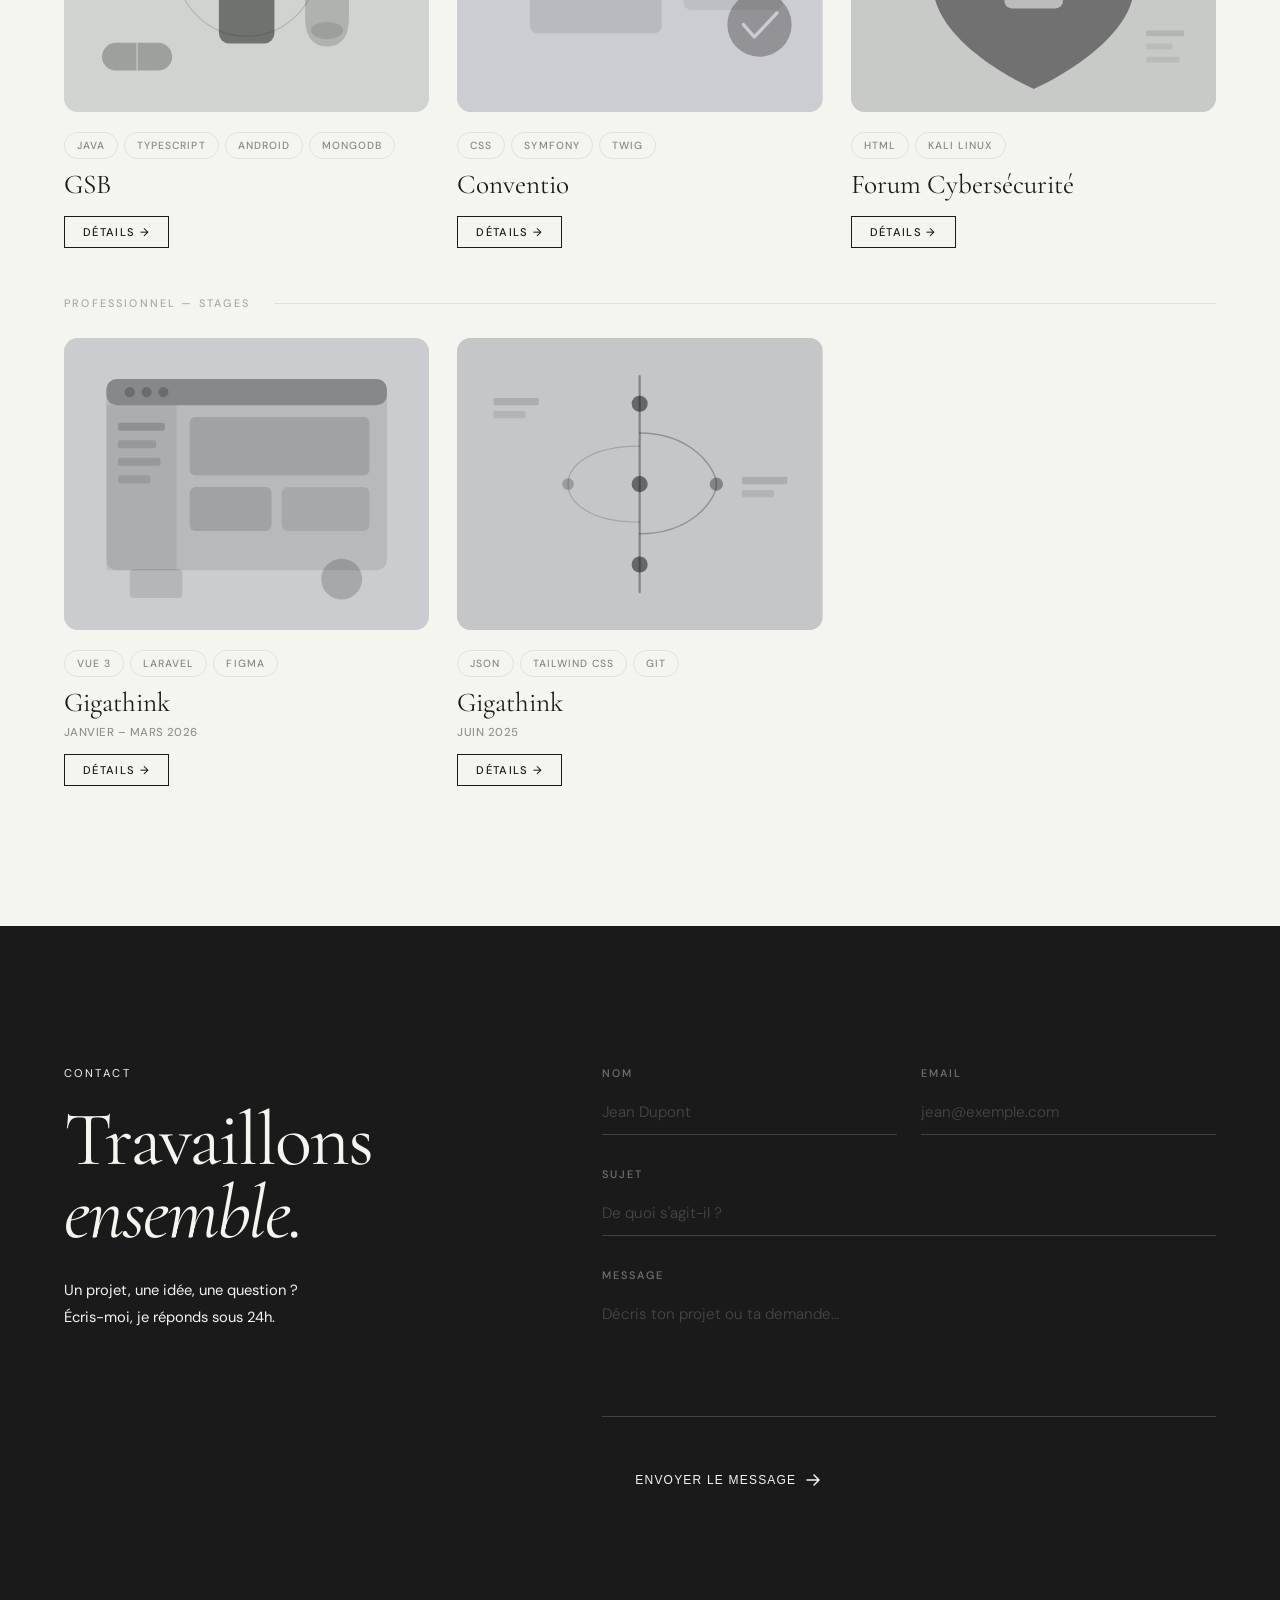
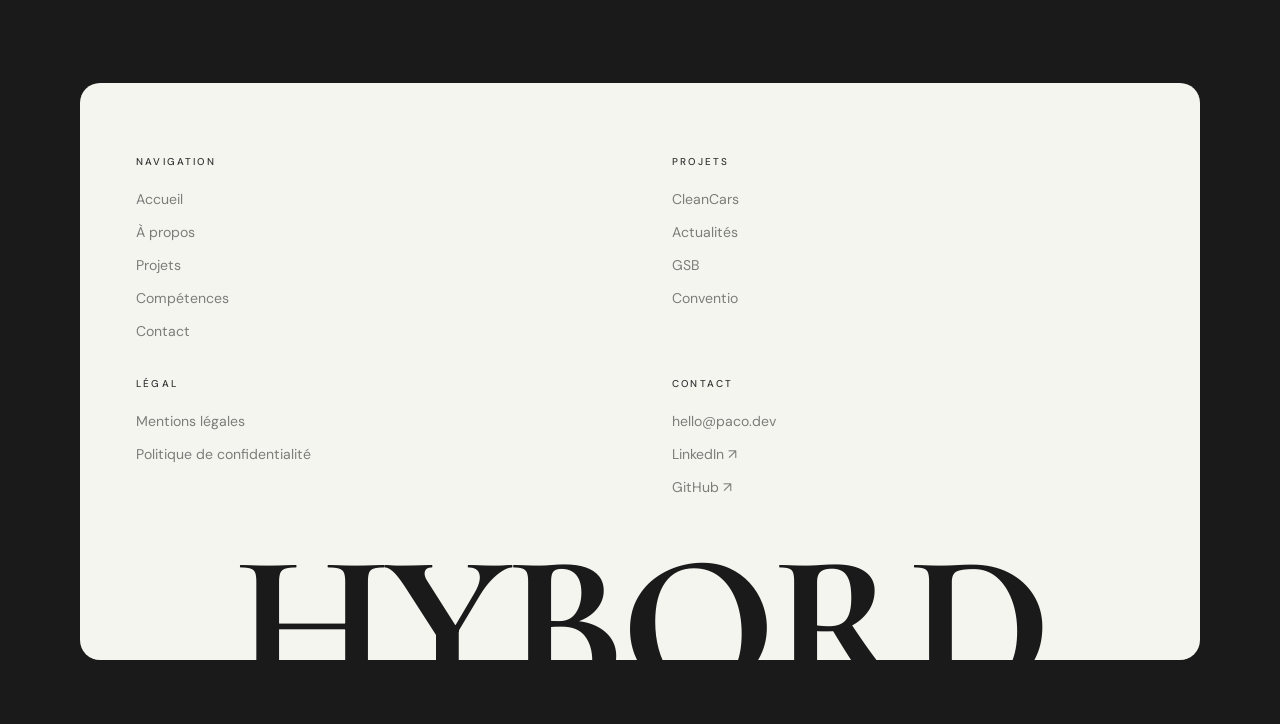
==== commit 2a999510: "Portfolio : pages projets GSB/CleanCars/Actualités/Cyber, section expériences pro et améliorations g" ====
--- a/index.html
+++ b/index.html
@@ -3,6 +3,7 @@
 <head>
   <meta charset="UTF-8" />
   <meta name="viewport" content="width=device-width, initial-scale=1.0" />
+  <link rel="icon" type="image/x-icon" href="favicon.png" />
 
   <!-- ─── SEO Principal ──────────────────────────── -->
   <title>Paco Hybord — Portfolio BTS SIO SLAM | Développeur Web Annecy</title>
@@ -159,6 +160,11 @@
 
   <h1 class="r d1">Je développe<br>des solutions<br><span class="hero-word-clip"><em class="hero-word">web</em></span>.</h1>
 
+  <div class="hero-badge r d2">
+    <span class="hero-badge-dot"></span>
+    Recherche d'alternance · Rentrée 2026
+  </div>
+
   <p class="hero-sub r d2">Paco Hybord — BTS SIO SLAM · Annecy.</p>
 
   <div class="hero-actions r d3">
@@ -171,21 +177,6 @@
     <div class="scroll-hint-line"></div>
   </div>
 </section>
-
-<!-- ─── WHEEL 3D ──────────────────────────────  -->
-<div class="wheel-wrap">
-  <div class="wheel-scene">
-    <div class="wheel">
-      <div class="wheel-item">8 projets réalisés</div>
-      <div class="wheel-item">7 certifications</div>
-      <div class="wheel-item">2 ans d'expérience</div>
-      <div class="wheel-item">+15 technos maîtrisées</div>
-      <div class="wheel-item">100% responsive</div>
-      <div class="wheel-item">Design & Développement</div>
-      <div class="wheel-item">Expert en SEO</div>
-    </div>
-  </div>
-</div>
 
 <!-- ─── À PROPOS ───────────────────────────────  -->
 <section class="feature-wrap" id="a-propos">
@@ -218,21 +209,13 @@
             <circle cx="7" cy="7" r="2" stroke="currentColor" stroke-width="1.5"/>
           </svg>
         </a>
-        <div class="wip-wrap">
-          <a href="#" class="btn-outline-dark" tabindex="-1" aria-disabled="true">
+        <a href="piecejointe/veille_informationnelle.pptx (1).pdf" target="_blank" rel="noopener" class="btn-outline-dark">
             <span>Veille informationnelle</span>
             <svg width="14" height="14" viewBox="0 0 14 14" fill="none">
               <circle cx="7" cy="7" r="5.5" stroke="currentColor" stroke-width="1.5"/>
               <path d="M7 4 L7 7.5 L9.5 9" stroke="currentColor" stroke-width="1.5" stroke-linecap="round" stroke-linejoin="round"/>
             </svg>
           </a>
-          <div class="wip-label">
-            <svg width="12" height="12" viewBox="0 0 14 14" fill="none">
-              <path d="M2 1h10M2 13h10M4 1C4 4 7 6.5 7 7C7 6.5 10 4 10 1M4 13C4 10 7 7.5 7 7C7 7.5 10 10 10 13" stroke="currentColor" stroke-width="1.4" stroke-linecap="round" stroke-linejoin="round"/>
-            </svg>
-            <span>En cours de saisie</span>
-          </div>
-        </div>
         <div class="wip-wrap">
           <a href="#competences" class="btn-outline-dark" tabindex="-1" aria-disabled="true">
             <span>Tableau de compétences</span>
@@ -295,6 +278,51 @@
     </div>
   </div>
 
+</section>
+
+<!-- ─── EXPÉRIENCES PRO ───────────────────────── -->
+<section class="process" style="padding-top:48px">
+  <div class="process-head">
+    <h2 class="r d1"><em>Expériences professionnelles.</em></h2>
+  </div>
+  <div class="process-grid r d2" style="grid-template-columns:repeat(2,1fr);max-width:860px">
+
+    <!-- Stage 1 -->
+    <div class="proc-card" style="position:relative;display:flex;flex-direction:column;justify-content:space-between;min-height:360px;padding:36px 40px">
+      <div style="position:absolute;top:28px;right:28px;width:120px;height:120px;border-radius:50%;overflow:hidden;border:1px solid rgba(255,255,255,.15);">
+        <img src="img/projets/stages/gigathink.png" alt="Gigathink" style="width:100%;height:100%;object-fit:cover;object-position:15% center;transform:scale(1.01);transform-origin:15% center;display:block;">
+      </div>
+      <div>
+        <div class="proc-num" style="margin-bottom:12px">Juin<br>2025</div>
+        <p class="proc-location">Annecy — Gigathink</p>
+        <h3 class="proc-title">Stage SEO & Intégration</h3>
+      </div>
+      <div>
+        <p class="proc-text">Refonte <strong style="color:rgba(255,255,255,.75);font-weight:500">GNews.io</strong> — SEO, pages Pricing / FAQ / Sign Up, internationalisation JSON.</p>
+        <p class="proc-text" style="margin-top:8px">Vue <strong style="color:rgba(255,255,255,.75);font-weight:500">Locarail</strong> — Laravel & Tailwind CSS.</p>
+        <a href="projects/stage-2.html" style="display:inline-block;margin-top:20px;font-size:.7rem;font-weight:500;letter-spacing:.1em;text-transform:uppercase;color:rgba(255,255,255,.35);text-decoration:none;transition:color .25s" onmouseover="this.style.color='rgba(255,255,255,.85)'" onmouseout="this.style.color='rgba(255,255,255,.35)'">Voir le détail →</a>
+      </div>
+    </div>
+
+    <!-- Stage 2 -->
+    <div class="proc-card" style="position:relative;display:flex;flex-direction:column;justify-content:space-between;min-height:360px;padding:36px 40px">
+      <div style="position:absolute;top:28px;right:28px;width:120px;height:120px;border-radius:50%;overflow:hidden;border:1px solid rgba(255,255,255,.15);">
+        <img src="img/projets/stages/gigathink.png" alt="Gigathink" style="width:100%;height:100%;object-fit:cover;object-position:15% center;transform:scale(1.01);transform-origin:15% center;display:block;">
+      </div>
+      <div>
+        <div class="proc-num" style="margin-bottom:12px">Janv — Mars<br>2026</div>
+        <p class="proc-location">Annecy — Gigathink</p>
+        <h3 class="proc-title">Stage Full-Stack</h3>
+      </div>
+      <div>
+        <p class="proc-text"><strong style="color:rgba(255,255,255,.75);font-weight:500">Room Event</strong> — Vue 3, Stripe, panel admin Filament 4, multi-langue FR/EN.</p>
+        <p class="proc-text" style="margin-top:8px"><strong style="color:rgba(255,255,255,.75);font-weight:500">Recipe API</strong> — Dashboard, clé API, agent OpenAI.</p>
+        <p class="proc-text" style="margin-top:8px"><strong style="color:rgba(255,255,255,.75);font-weight:500">GNews</strong> — Refonte Figma, SEO, SQL, campagne email.</p>
+        <a href="projects/stage-1.html" style="display:inline-block;margin-top:20px;font-size:.7rem;font-weight:500;letter-spacing:.1em;text-transform:uppercase;color:rgba(255,255,255,.35);text-decoration:none;transition:color .25s" onmouseover="this.style.color='rgba(255,255,255,.85)'" onmouseout="this.style.color='rgba(255,255,255,.35)'">Voir le détail →</a>
+      </div>
+    </div>
+
+  </div>
 </section>
 
 <!-- ─── COMPÉTENCES ────────────────────────────  -->
@@ -535,64 +563,17 @@
       <a href="projects/actualites.html" class="proj-link">Détails →</a>
     </div>
 
-    <!-- Deuce -->
-    <div class="proj-card r d2"
-      data-title="Deuce"
-      data-tags="Symfony · PWA · Firebase"
-      data-category="Personnel"
-      data-desc="Application de score pour matchs de tennis développée en Progressive Web App. L'utilisateur peut suivre ses parties en temps réel, consulter l'historique de ses matchs et utiliser l'app hors-ligne. Firebase assure la synchronisation des données en temps réel."
-
-
-      data-link="projects/deuce.html">
-      <div class="proj-thumb">
-        <svg viewBox="0 0 500 400" fill="none" xmlns="http://www.w3.org/2000/svg">
-          <rect width="500" height="400" fill="#d8d8d4"/>
-          <!-- Surface du terrain -->
-          <rect x="55" y="55" width="390" height="290" rx="4" fill="#1a1a1a" opacity=".07"/>
-          <!-- Contour extérieur (doubles) -->
-          <rect x="55" y="55" width="390" height="290" stroke="#1a1a1a" stroke-width="2" fill="none" opacity=".45"/>
-          <!-- Lignes de simple -->
-          <line x1="55" y1="110" x2="445" y2="110" stroke="#1a1a1a" stroke-width="1.5" opacity=".35"/>
-          <line x1="55" y1="290" x2="445" y2="290" stroke="#1a1a1a" stroke-width="1.5" opacity=".35"/>
-          <!-- Filet -->
-          <line x1="250" y1="55" x2="250" y2="345" stroke="#1a1a1a" stroke-width="2.5" opacity=".55"/>
-          <!-- Lignes de service -->
-          <line x1="148" y1="110" x2="148" y2="290" stroke="#1a1a1a" stroke-width="1.5" opacity=".3"/>
-          <line x1="352" y1="110" x2="352" y2="290" stroke="#1a1a1a" stroke-width="1.5" opacity=".3"/>
-          <!-- Ligne centrale de service -->
-          <line x1="148" y1="200" x2="352" y2="200" stroke="#1a1a1a" stroke-width="1.5" opacity=".22"/>
-          <!-- Balle de tennis -->
-          <circle cx="185" cy="148" r="20" fill="#1a1a1a" opacity=".55"/>
-          <path d="M176 140 C180 144 180 152 176 156" stroke="#d8d8d4" stroke-width="2" fill="none" stroke-linecap="round"/>
-          <path d="M194 140 C190 144 190 152 194 156" stroke="#d8d8d4" stroke-width="2" fill="none" stroke-linecap="round"/>
-        </svg>
-      </div>
-      <div class="proj-tags">
-        <span class="tag">Symfony</span>
-        <span class="tag">PWA</span>
-        <span class="tag">Firebase</span>
-      </div>
-      <h3 class="proj-name">Deuce</h3>
-      <a href="projects/deuce.html" class="proj-link">Détails →</a>
-    </div>
-
     <!-- ── Ligne 2 : Scolaire ─── -->
     <div class="proj-row-label r"><span>Scolaire</span></div>
 
     <!-- GSB -->
-    <div class="proj-card r wip-card"
+    <div class="proj-card r"
       data-title="GSB"
-      data-tags="API REST · XML · Java"
+      data-tags="Java · TypeScript · Android · MongoDB"
       data-category="Scolaire"
-      data-desc="Application de gestion des frais professionnels pour le laboratoire Galaxy Swiss Bourdin. Développée en Java avec des échanges de données en XML via une API REST, elle permet aux visiteurs médicaux de soumettre et suivre leurs notes de frais."
+      data-desc="Application Android de gestion des visites médicales pour le projet GSB (BTS SIO). Composée d'une API REST sécurisée en Node.js/TypeScript avec MongoDB, et d'une app mobile native Java, elle permet aux visiteurs médicaux de consulter et gérer leur portefeuille de praticiens."
 
       data-link="projects/scolaire-1.html">
-      <div class="wip-overlay">
-        <svg width="28" height="28" viewBox="0 0 14 14" fill="none" xmlns="http://www.w3.org/2000/svg">
-          <path d="M2 1h10M2 13h10M4 1C4 4 7 6.5 7 7C7 6.5 10 4 10 1M4 13C4 10 7 7.5 7 7C7 7.5 10 10 10 13" stroke="currentColor" stroke-width="1.4" stroke-linecap="round" stroke-linejoin="round"/>
-        </svg>
-        <span class="wip-overlay-text">En cours de saisie</span>
-      </div>
       <div class="proj-thumb">
         <svg viewBox="0 0 500 400" fill="none" xmlns="http://www.w3.org/2000/svg">
           <rect width="500" height="400" fill="#d0d4d0"/>
@@ -611,9 +592,10 @@
         </svg>
       </div>
       <div class="proj-tags">
-        <span class="tag">API REST</span>
-        <span class="tag">XML</span>
         <span class="tag">Java</span>
+        <span class="tag">TypeScript</span>
+        <span class="tag">Android</span>
+        <span class="tag">MongoDB</span>
       </div>
       <h3 class="proj-name">GSB</h3>
       <a href="projects/scolaire-1.html" class="proj-link">Détails →</a>
@@ -855,7 +837,6 @@
         <div>
           <span class="foot-col-label">Projets</span>
           <ul class="foot-links">
-            <li><a href="projects/deuce.html">Deuce</a></li>
             <li><a href="projects/cleancars.html">CleanCars</a></li>
             <li><a href="projects/actualites.html">Actualités</a></li>
             <li><a href="projects/scolaire-1.html">GSB</a></li>
--- a/styles.css
+++ b/styles.css
@@ -305,6 +305,36 @@
   margin-bottom: 36px;
 }
 
+.hero-badge {
+  display: inline-flex;
+  align-items: center;
+  gap: 8px;
+  background: rgba(34,197,94,.10);
+  border: 1px solid rgba(34,197,94,.28);
+  border-radius: 999px;
+  padding: 5px 14px 5px 10px;
+  font-size: .72rem;
+  font-weight: 500;
+  color: #16a34a;
+  letter-spacing: .03em;
+  margin-bottom: 28px;
+  width: fit-content;
+}
+
+.hero-badge-dot {
+  width: 7px;
+  height: 7px;
+  border-radius: 50%;
+  background: #22c55e;
+  flex-shrink: 0;
+  animation: badge-pulse 2s ease-in-out infinite;
+}
+
+@keyframes badge-pulse {
+  0%, 100% { opacity: 1; transform: scale(1); }
+  50%       { opacity: .4; transform: scale(.7); }
+}
+
 .hero-actions {
   display: flex;
   gap: 16px;
@@ -349,41 +379,6 @@
   100% { transform: scaleY(1); opacity: 0; }
 }
 
-/* ─── WHEEL 3D ───────────────────────────── */
-.wheel-wrap {
-  background: var(--black);
-  padding: 72px 0;
-  overflow: hidden;
-}
-.wheel-scene {
-  perspective: 1000px;
-  display: flex;
-  justify-content: center;
-  align-items: center;
-  height: 140px;
-}
-.wheel {
-  position: relative;
-  transform-style: preserve-3d;
-  width: 260px;
-  height: 60px;
-}
-.wheel-item {
-  position: absolute;
-  inset: 0;
-  display: flex;
-  align-items: center;
-  justify-content: center;
-  font-family: 'Cormorant Garamond', serif;
-  font-size: 1.35rem;
-  font-style: italic;
-  font-weight: 300;
-  color: var(--white);
-  letter-spacing: .06em;
-  white-space: nowrap;
-  will-change: transform, opacity, filter;
-  user-select: none;
-}
 
 /* ─── FEATURE / À PROPOS ─────────────────── */
 .feature-wrap {
@@ -631,26 +626,28 @@
   margin: 0 auto;
 }
 .proc-card {
-  border: 1px solid rgba(255,255,255,.07);
+  border: 1px solid rgba(255,255,255,.13);
   border-radius: 20px;
   padding: 56px 48px;
+  background: rgba(255,255,255,.04);
   transition: background .3s, transform .3s;
 }
 .proc-card:hover {
-  border-color: rgba(255,255,255,.14);
+  border-color: rgba(255,255,255,.22);
+  background: rgba(255,255,255,.07);
 }
 .proc-card--future {
-  opacity: .4;
+  opacity: .5;
   border-style: dashed;
 }
 .proc-card--future:hover {
-  opacity: .55;
+  opacity: .65;
 }
 .proc-num {
   font-family: 'Cormorant Garamond', serif;
   font-size: 3.8rem;
   color: var(--white);
-  opacity: .15;
+  opacity: .28;
   line-height: 1.05;
   margin-bottom: 20px;
   letter-spacing: -.02em;
@@ -661,7 +658,7 @@
   letter-spacing: .18em;
   text-transform: uppercase;
   color: var(--white);
-  opacity: .35;
+  opacity: .5;
   margin-bottom: 10px;
 }
 .proc-title {
@@ -672,7 +669,7 @@
   margin-bottom: 12px;
   line-height: 1.1;
 }
-.proc-text { font-size: .88rem; color: var(--white); opacity: .42; line-height: 1.75; }
+.proc-text { font-size: .88rem; color: var(--white); opacity: .58; line-height: 1.75; }
 
 .process-arrow {
   max-width: 1280px;
@@ -738,8 +735,8 @@
   content: '';
   position: absolute;
   top: -10px;
-  left: -380px;
-  width: 896px;  /* de −380 à +516 (badge 6 right edge) */
+  left: -456px;
+  width: 1048px; /* de −456 à +592 (badge 7 right edge) */
   height: 156px; /* 136px + 10px tolerance haut/bas */
   z-index: 0;
 }
@@ -756,20 +753,22 @@
 .cert-badge img { width: 100%; height: 100%; object-fit: cover; display: block; }
 
 /* Pile initiale — légères translations pour "voir" les badges derrière */
-.cert-badge:nth-child(1) { z-index: 6; transform: translateX(0);    }
-.cert-badge:nth-child(2) { z-index: 5; transform: translateX(9px);  }
-.cert-badge:nth-child(3) { z-index: 4; transform: translateX(16px); }
-.cert-badge:nth-child(4) { z-index: 3; transform: translateX(-7px); }
-.cert-badge:nth-child(5) { z-index: 2; transform: translateX(-13px);}
-.cert-badge:nth-child(6) { z-index: 1; transform: translateX(-20px);}
+.cert-badge:nth-child(1) { z-index: 7; transform: translateX(0);    }
+.cert-badge:nth-child(2) { z-index: 6; transform: translateX(9px);  }
+.cert-badge:nth-child(3) { z-index: 5; transform: translateX(16px); }
+.cert-badge:nth-child(4) { z-index: 4; transform: translateX(-7px); }
+.cert-badge:nth-child(5) { z-index: 3; transform: translateX(-13px);}
+.cert-badge:nth-child(6) { z-index: 2; transform: translateX(-20px);}
+.cert-badge:nth-child(7) { z-index: 1; transform: translateX(-27px);}
 
 /* Déploiement horizontal en ligne — step 152px (136px badge + 16px gap) */
-.cert-stack:hover .cert-badge:nth-child(1) { transform: translateX(-380px); }
-.cert-stack:hover .cert-badge:nth-child(2) { transform: translateX(-228px); }
-.cert-stack:hover .cert-badge:nth-child(3) { transform: translateX(-76px);  }
-.cert-stack:hover .cert-badge:nth-child(4) { transform: translateX(76px);   }
-.cert-stack:hover .cert-badge:nth-child(5) { transform: translateX(228px);  }
-.cert-stack:hover .cert-badge:nth-child(6) { transform: translateX(380px);  }
+.cert-stack:hover .cert-badge:nth-child(1) { transform: translateX(-456px); }
+.cert-stack:hover .cert-badge:nth-child(2) { transform: translateX(-304px); }
+.cert-stack:hover .cert-badge:nth-child(3) { transform: translateX(-152px); }
+.cert-stack:hover .cert-badge:nth-child(4) { transform: translateX(0px);    }
+.cert-stack:hover .cert-badge:nth-child(5) { transform: translateX(152px);  }
+.cert-stack:hover .cert-badge:nth-child(6) { transform: translateX(304px);  }
+.cert-stack:hover .cert-badge:nth-child(7) { transform: translateX(456px);  }
 
 .cert-hint {
   font-size: .9rem;
@@ -1355,13 +1354,14 @@
   /* Certifications tablette — badges légèrement réduits */
   .cert-stack  { width: 100px; height: 100px; }
   .cert-badge  { width: 100px; height: 100px; border-radius: 16px; }
-  .cert-stack:hover::before { left: -280px; width: 660px; height: 120px; }
-  .cert-stack:hover .cert-badge:nth-child(1) { transform: translateX(-280px); }
-  .cert-stack:hover .cert-badge:nth-child(2) { transform: translateX(-168px); }
-  .cert-stack:hover .cert-badge:nth-child(3) { transform: translateX(-56px);  }
-  .cert-stack:hover .cert-badge:nth-child(4) { transform: translateX(56px);   }
-  .cert-stack:hover .cert-badge:nth-child(5) { transform: translateX(168px);  }
-  .cert-stack:hover .cert-badge:nth-child(6) { transform: translateX(280px);  }
+  .cert-stack:hover::before { left: -336px; width: 772px; height: 120px; }
+  .cert-stack:hover .cert-badge:nth-child(1) { transform: translateX(-336px); }
+  .cert-stack:hover .cert-badge:nth-child(2) { transform: translateX(-224px); }
+  .cert-stack:hover .cert-badge:nth-child(3) { transform: translateX(-112px); }
+  .cert-stack:hover .cert-badge:nth-child(4) { transform: translateX(0px);    }
+  .cert-stack:hover .cert-badge:nth-child(5) { transform: translateX(112px);  }
+  .cert-stack:hover .cert-badge:nth-child(6) { transform: translateX(224px);  }
+  .cert-stack:hover .cert-badge:nth-child(7) { transform: translateX(336px);  }
 }
 
 /* ── Mobile (≤ 768px) ───────────────────── */
@@ -1402,7 +1402,7 @@
     height: auto !important;
     display: grid !important;
     grid-template-columns: repeat(3, 1fr) !important;
-    grid-template-rows: repeat(2, auto) !important;
+    grid-template-rows: repeat(3, auto) !important;
     gap: 12px !important;
     cursor: default !important;
     margin-bottom: 16px !important;
@@ -1416,7 +1416,8 @@
   .cert-stack:hover .cert-badge:nth-child(3),
   .cert-stack:hover .cert-badge:nth-child(4),
   .cert-stack:hover .cert-badge:nth-child(5),
-  .cert-stack:hover .cert-badge:nth-child(6) {
+  .cert-stack:hover .cert-badge:nth-child(6),
+  .cert-stack:hover .cert-badge:nth-child(7) {
     position: static !important;
     top: auto !important;
     left: auto !important;
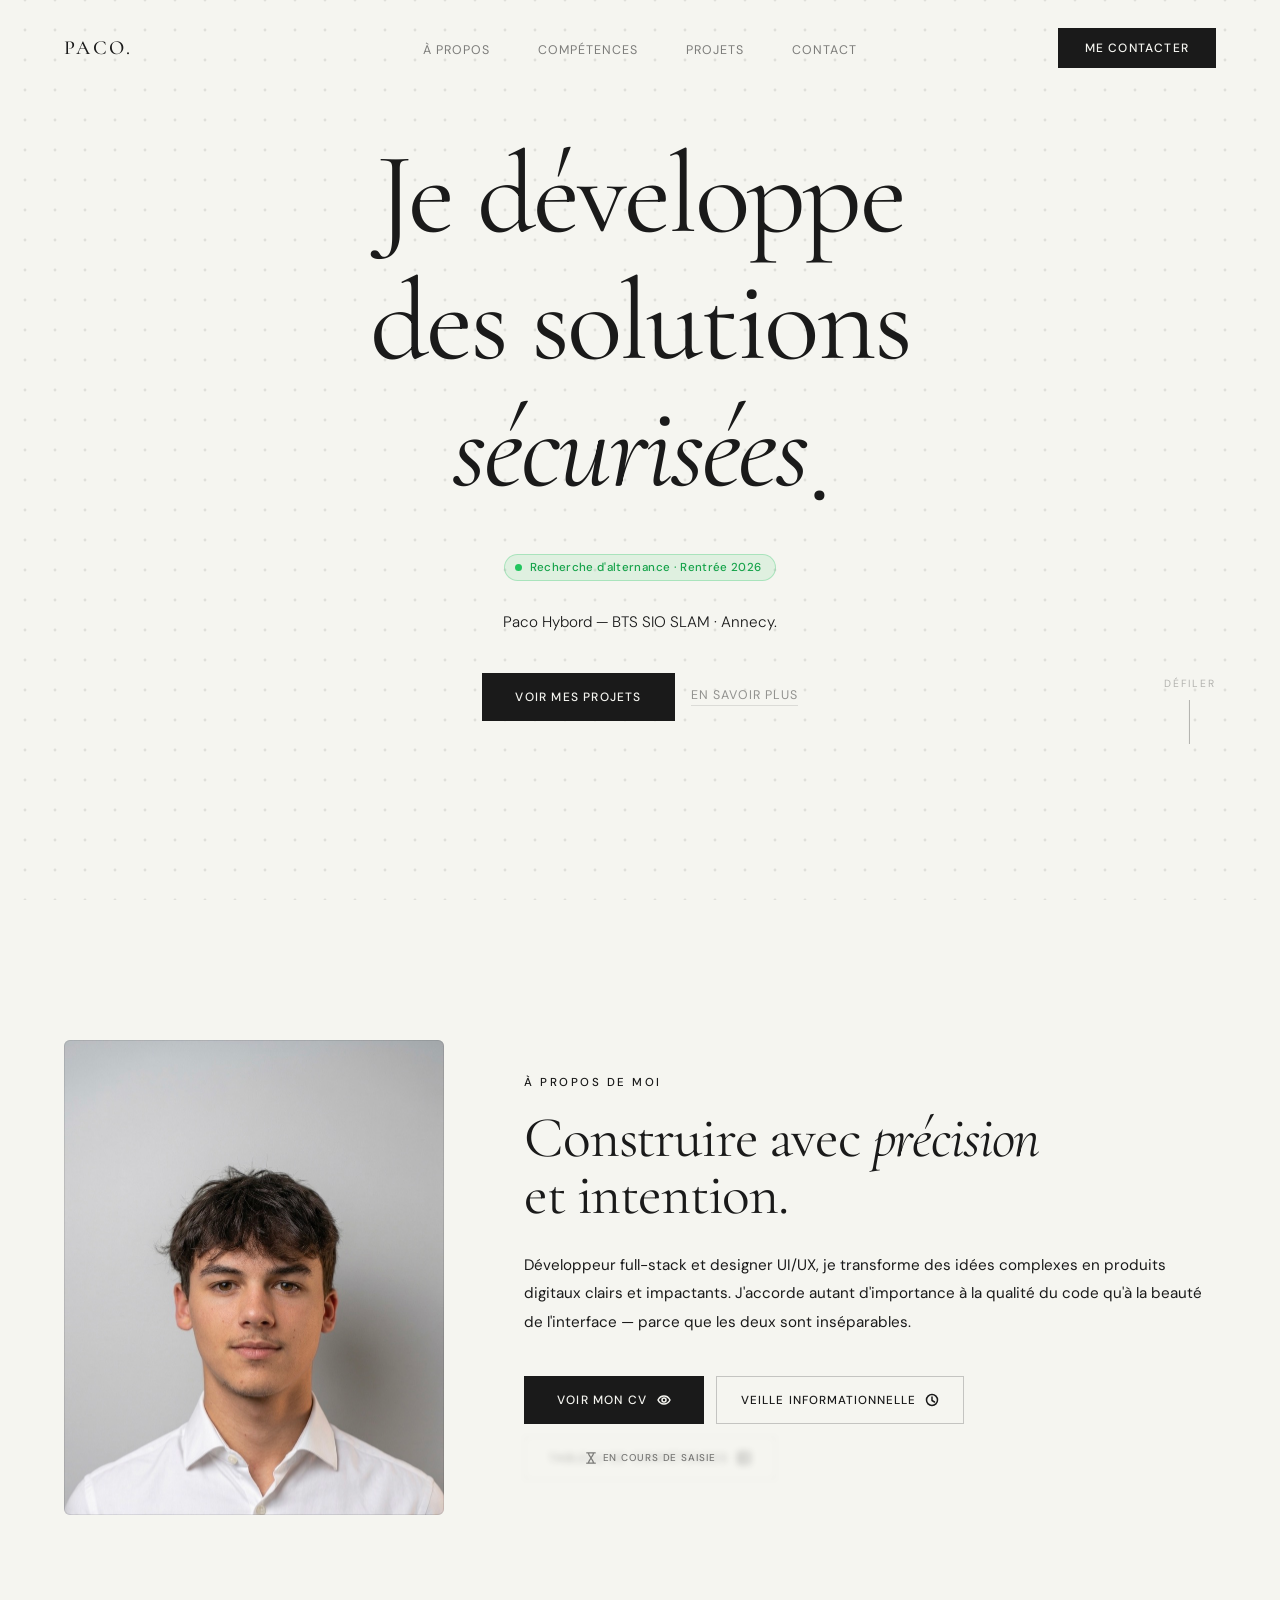
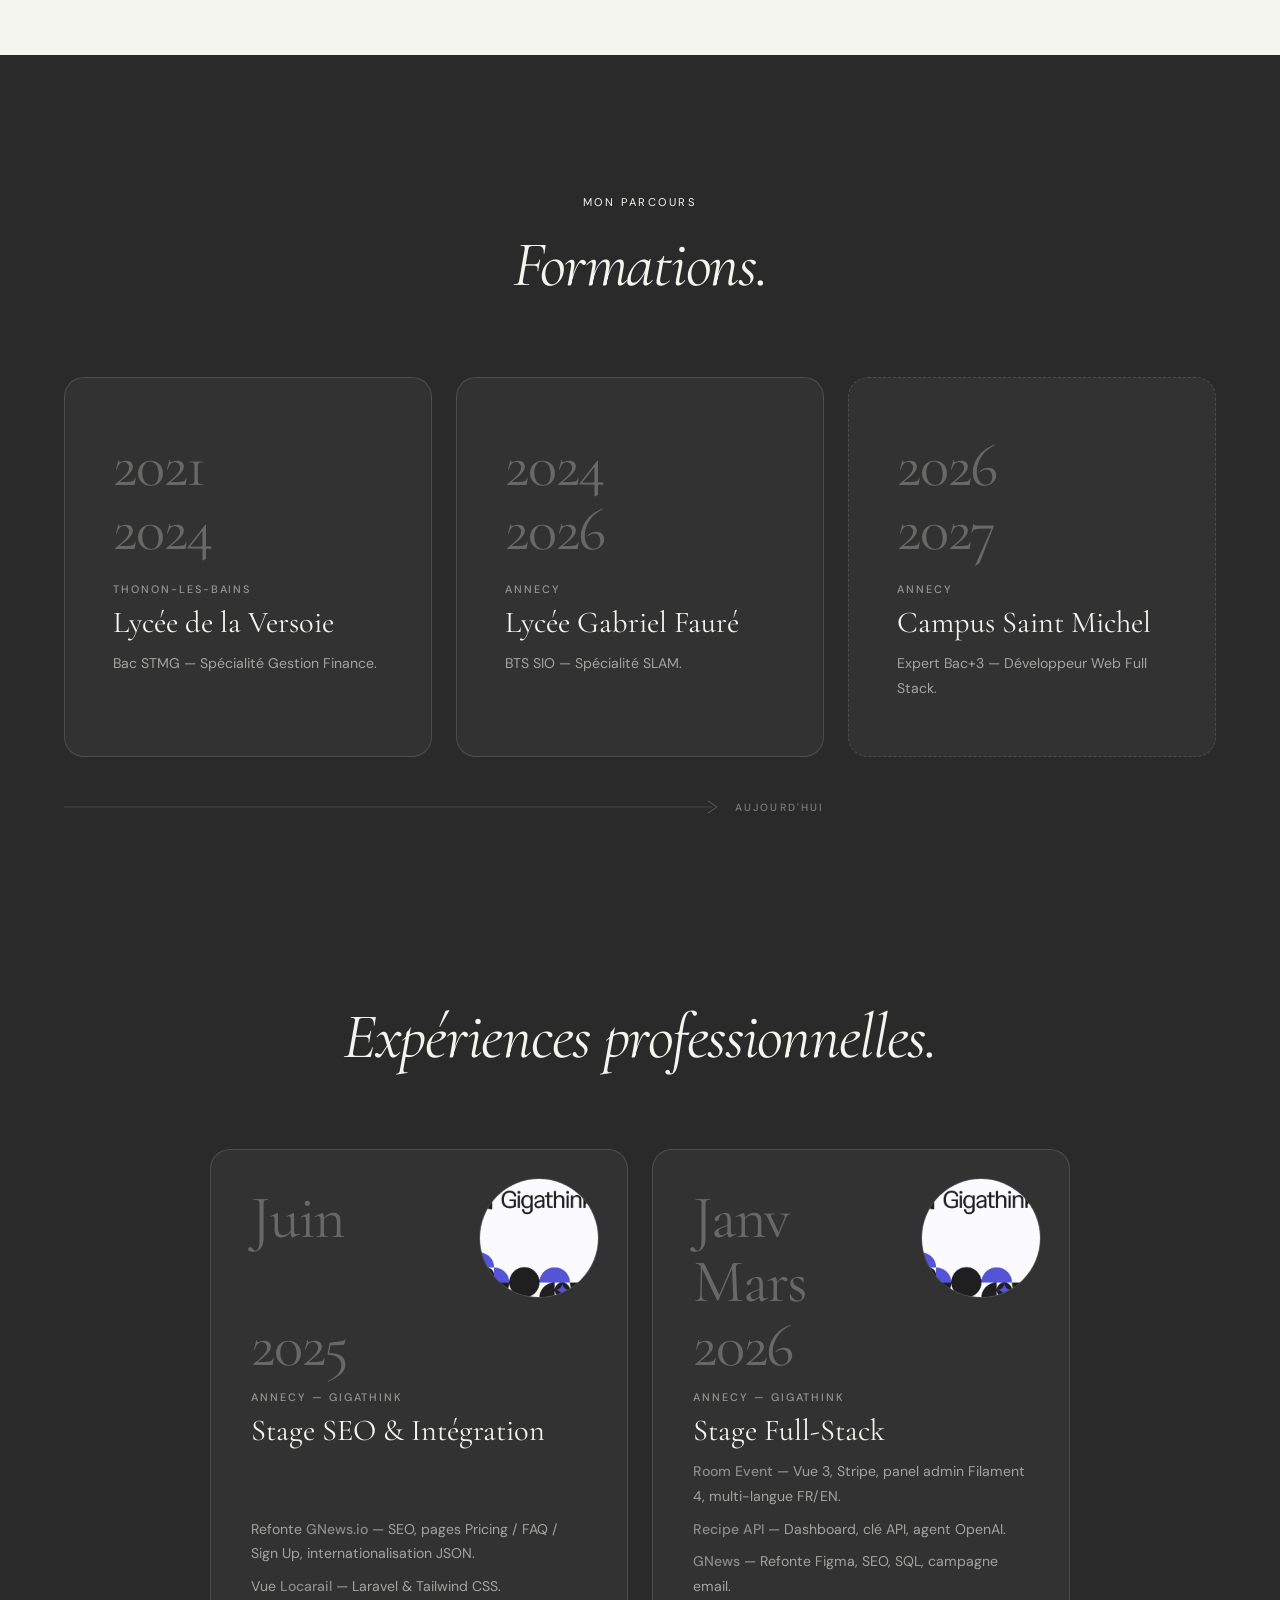
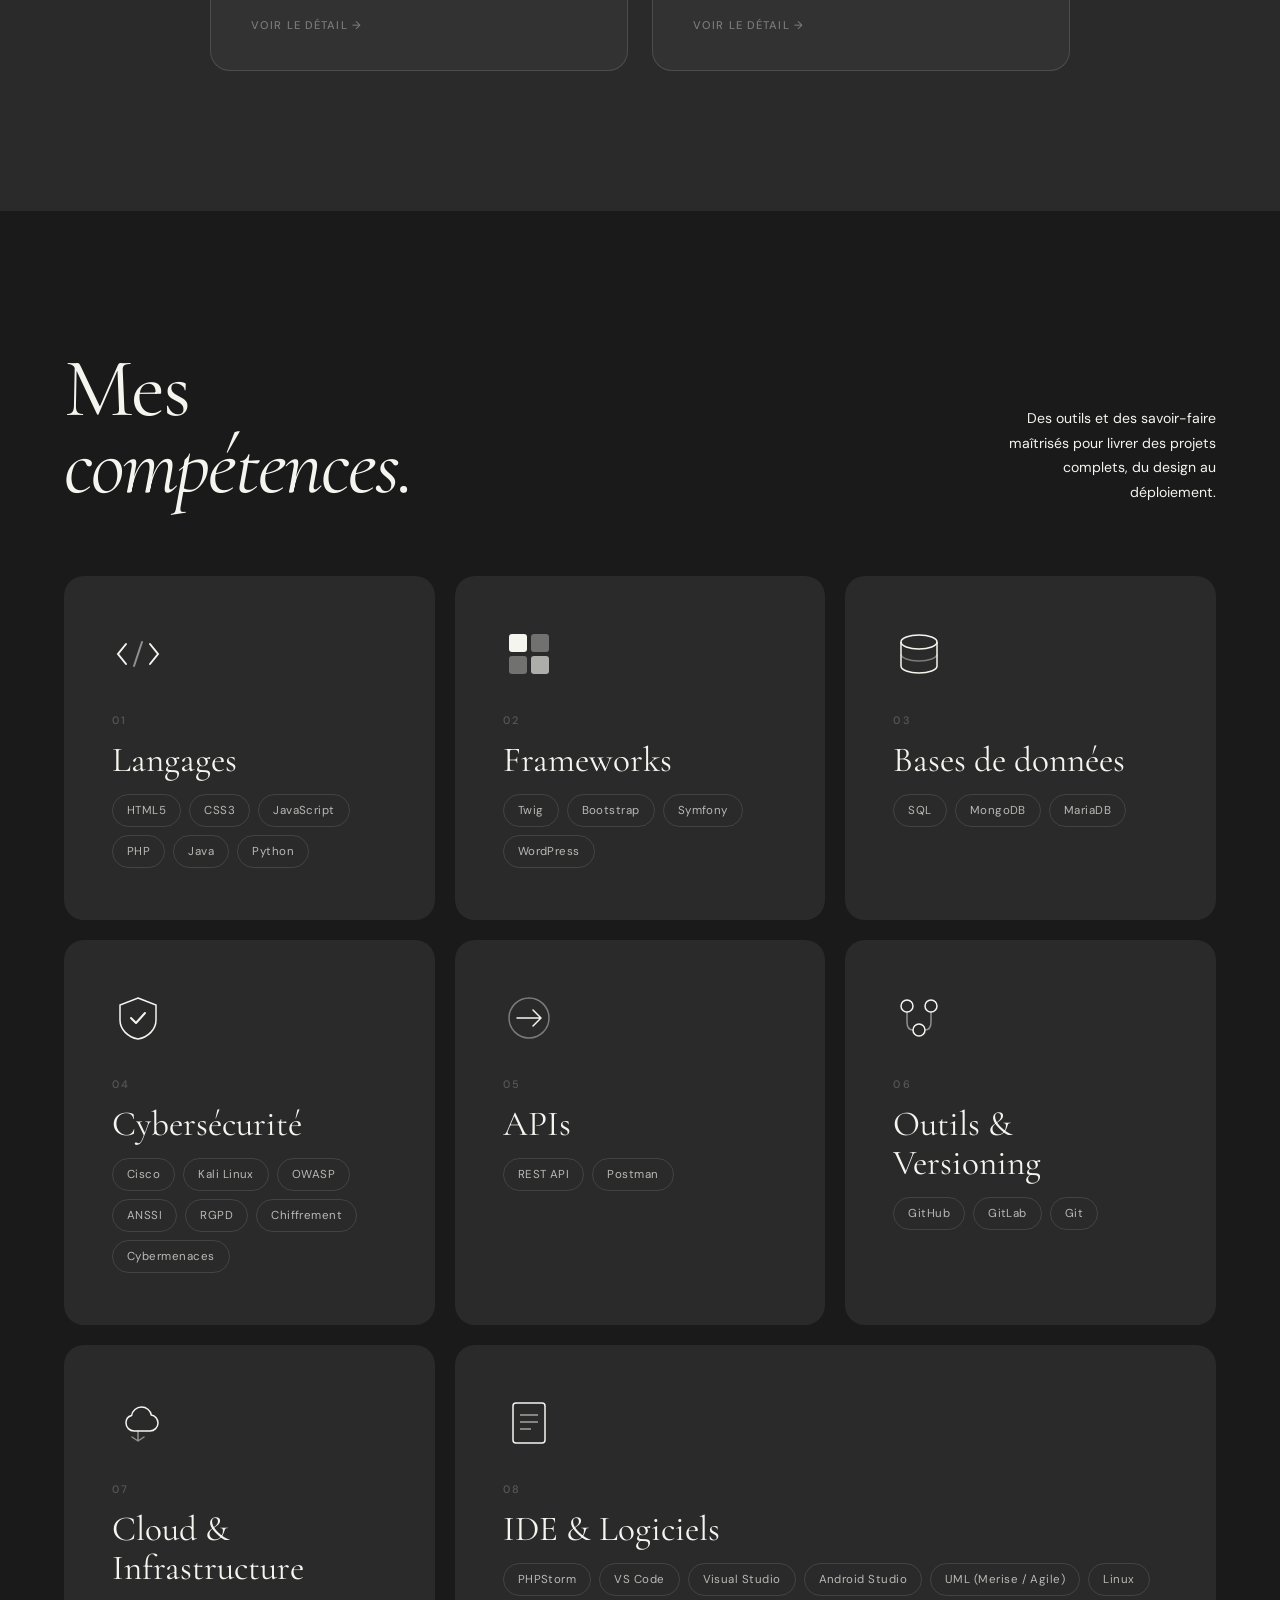
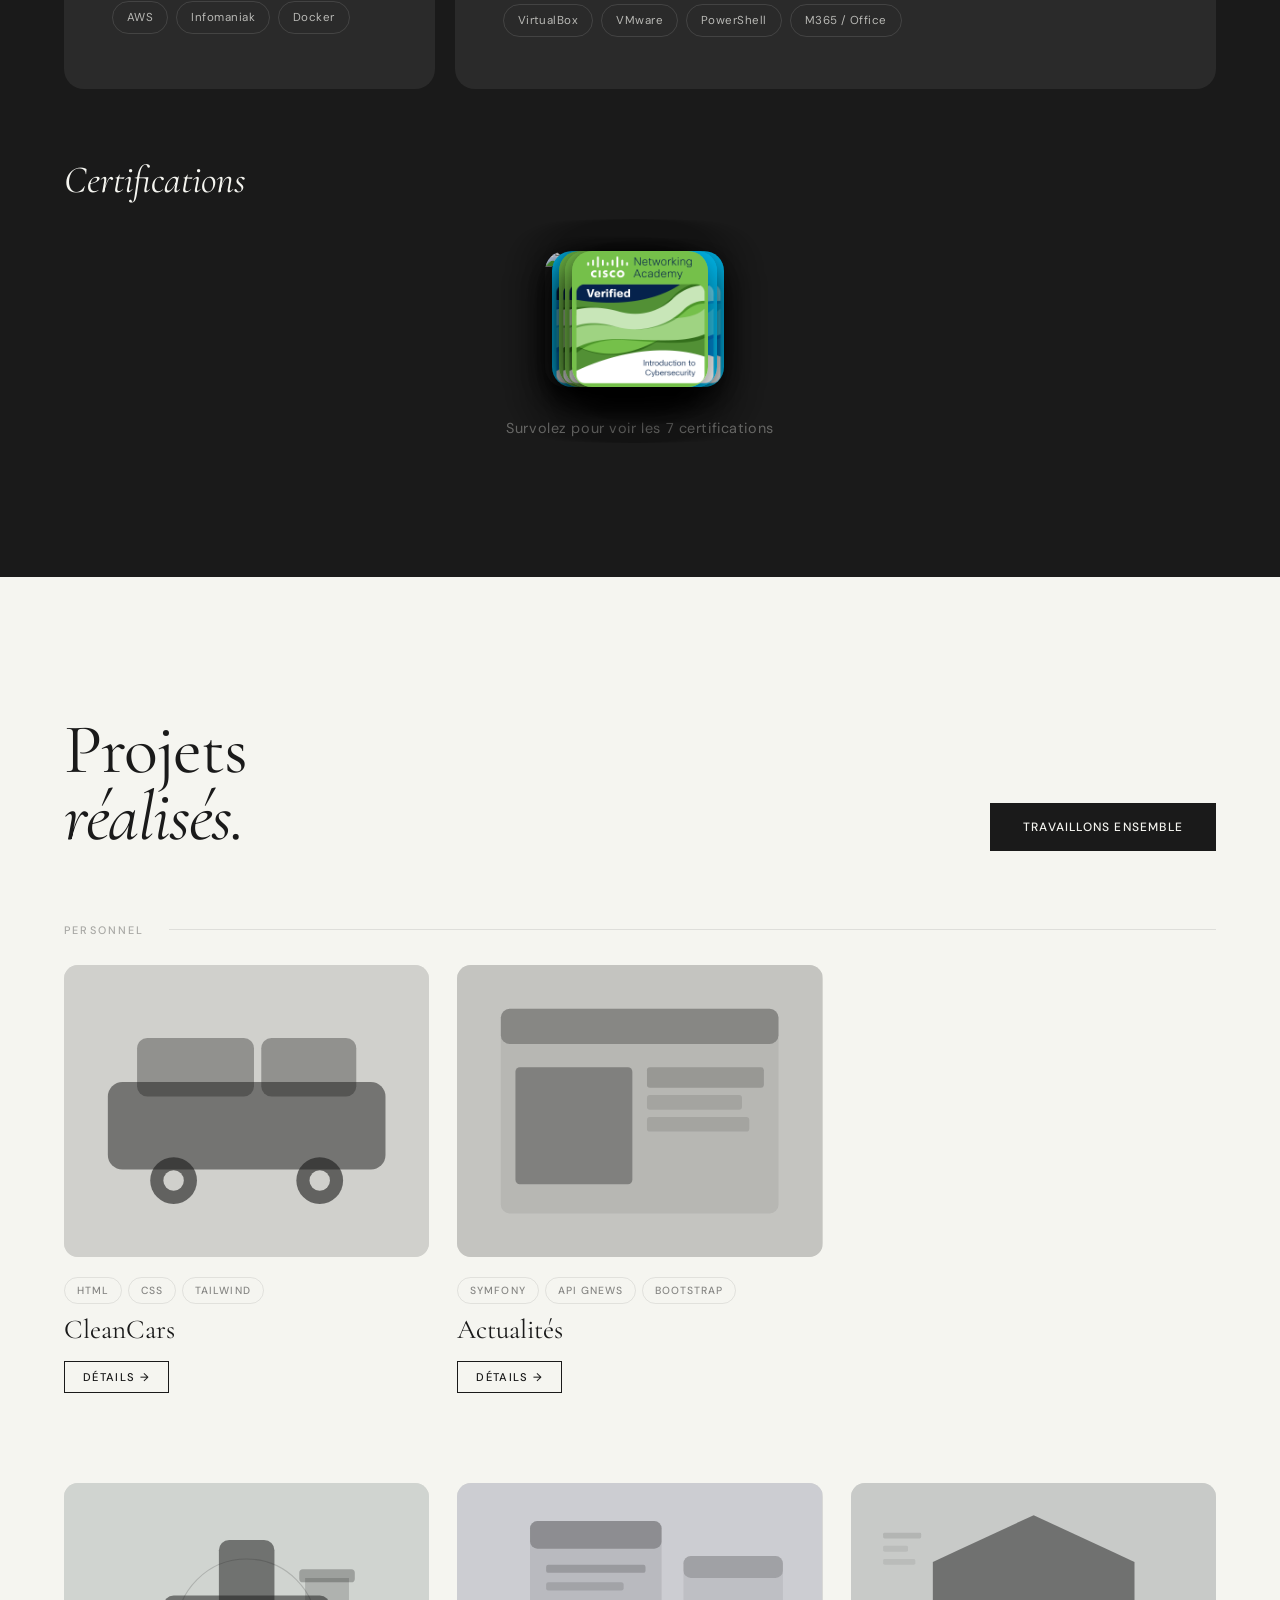
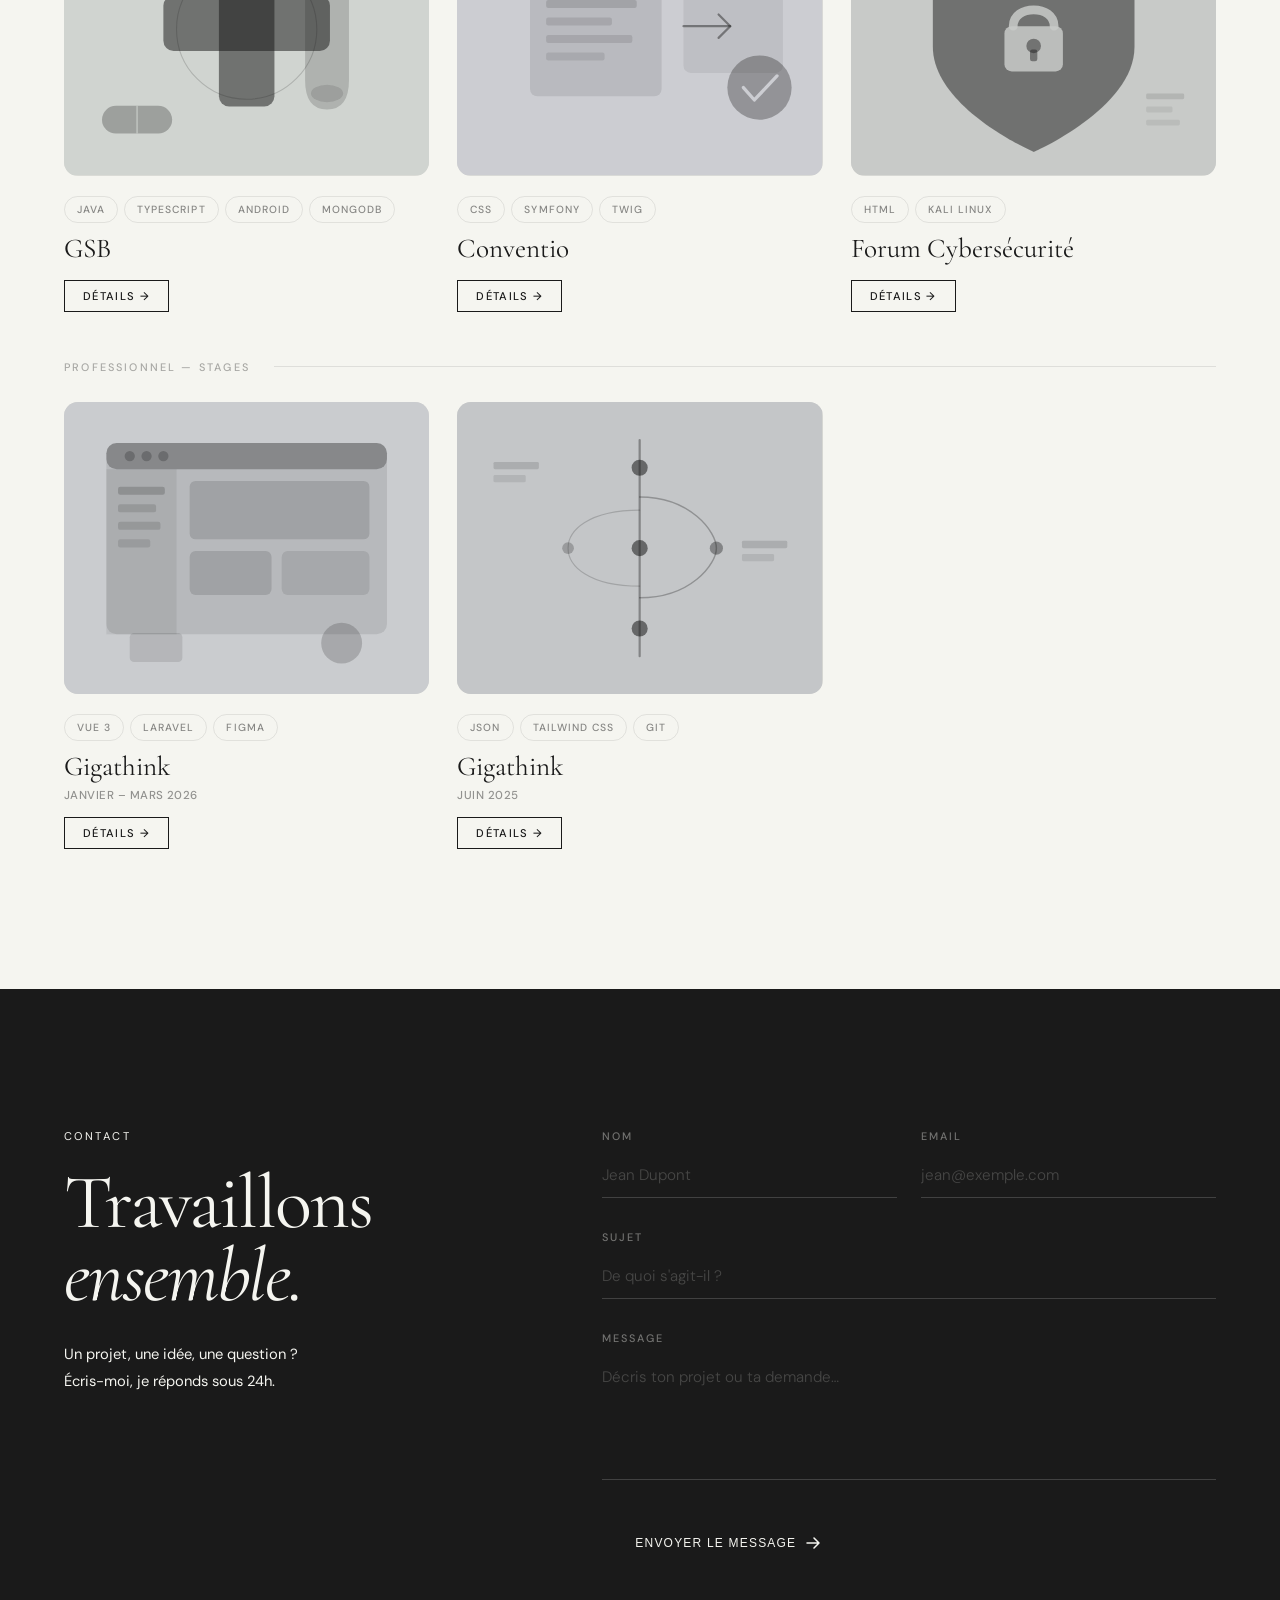
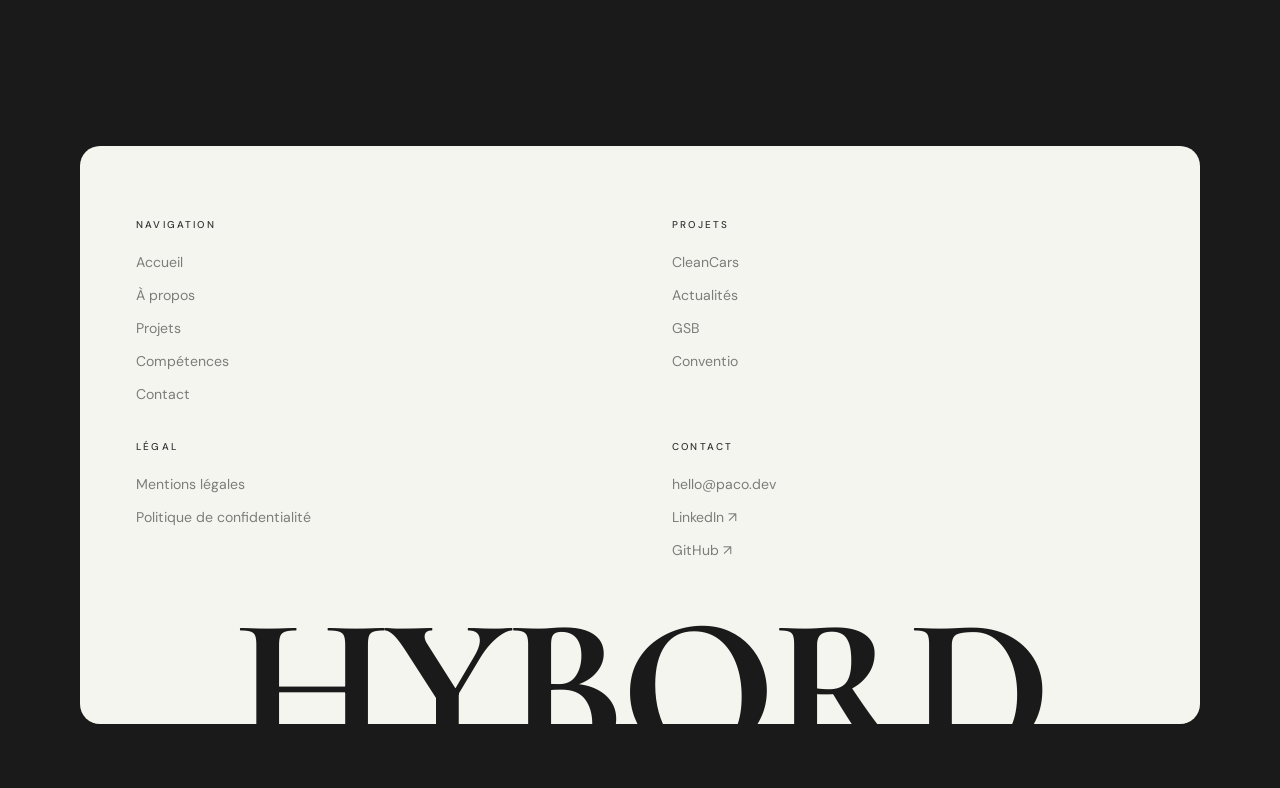
==== commit 2bde78b0: "Portfolio : alignement cards expériences pro et dates stage Co-Authored-By: Claude Sonnet 4.6 <norep" ====
--- a/index.html
+++ b/index.html
@@ -293,7 +293,7 @@
         <img src="img/projets/stages/gigathink.png" alt="Gigathink" style="width:100%;height:100%;object-fit:cover;object-position:15% center;transform:scale(1.01);transform-origin:15% center;display:block;">
       </div>
       <div>
-        <div class="proc-num" style="margin-bottom:12px">Juin<br>2025</div>
+        <div class="proc-num" style="margin-bottom:12px">Juin<br>&nbsp;<br>2025</div>
         <p class="proc-location">Annecy — Gigathink</p>
         <h3 class="proc-title">Stage SEO & Intégration</h3>
       </div>
@@ -310,7 +310,7 @@
         <img src="img/projets/stages/gigathink.png" alt="Gigathink" style="width:100%;height:100%;object-fit:cover;object-position:15% center;transform:scale(1.01);transform-origin:15% center;display:block;">
       </div>
       <div>
-        <div class="proc-num" style="margin-bottom:12px">Janv — Mars<br>2026</div>
+        <div class="proc-num" style="margin-bottom:12px">Janv<br>Mars<br>2026</div>
         <p class="proc-location">Annecy — Gigathink</p>
         <h3 class="proc-title">Stage Full-Stack</h3>
       </div>
